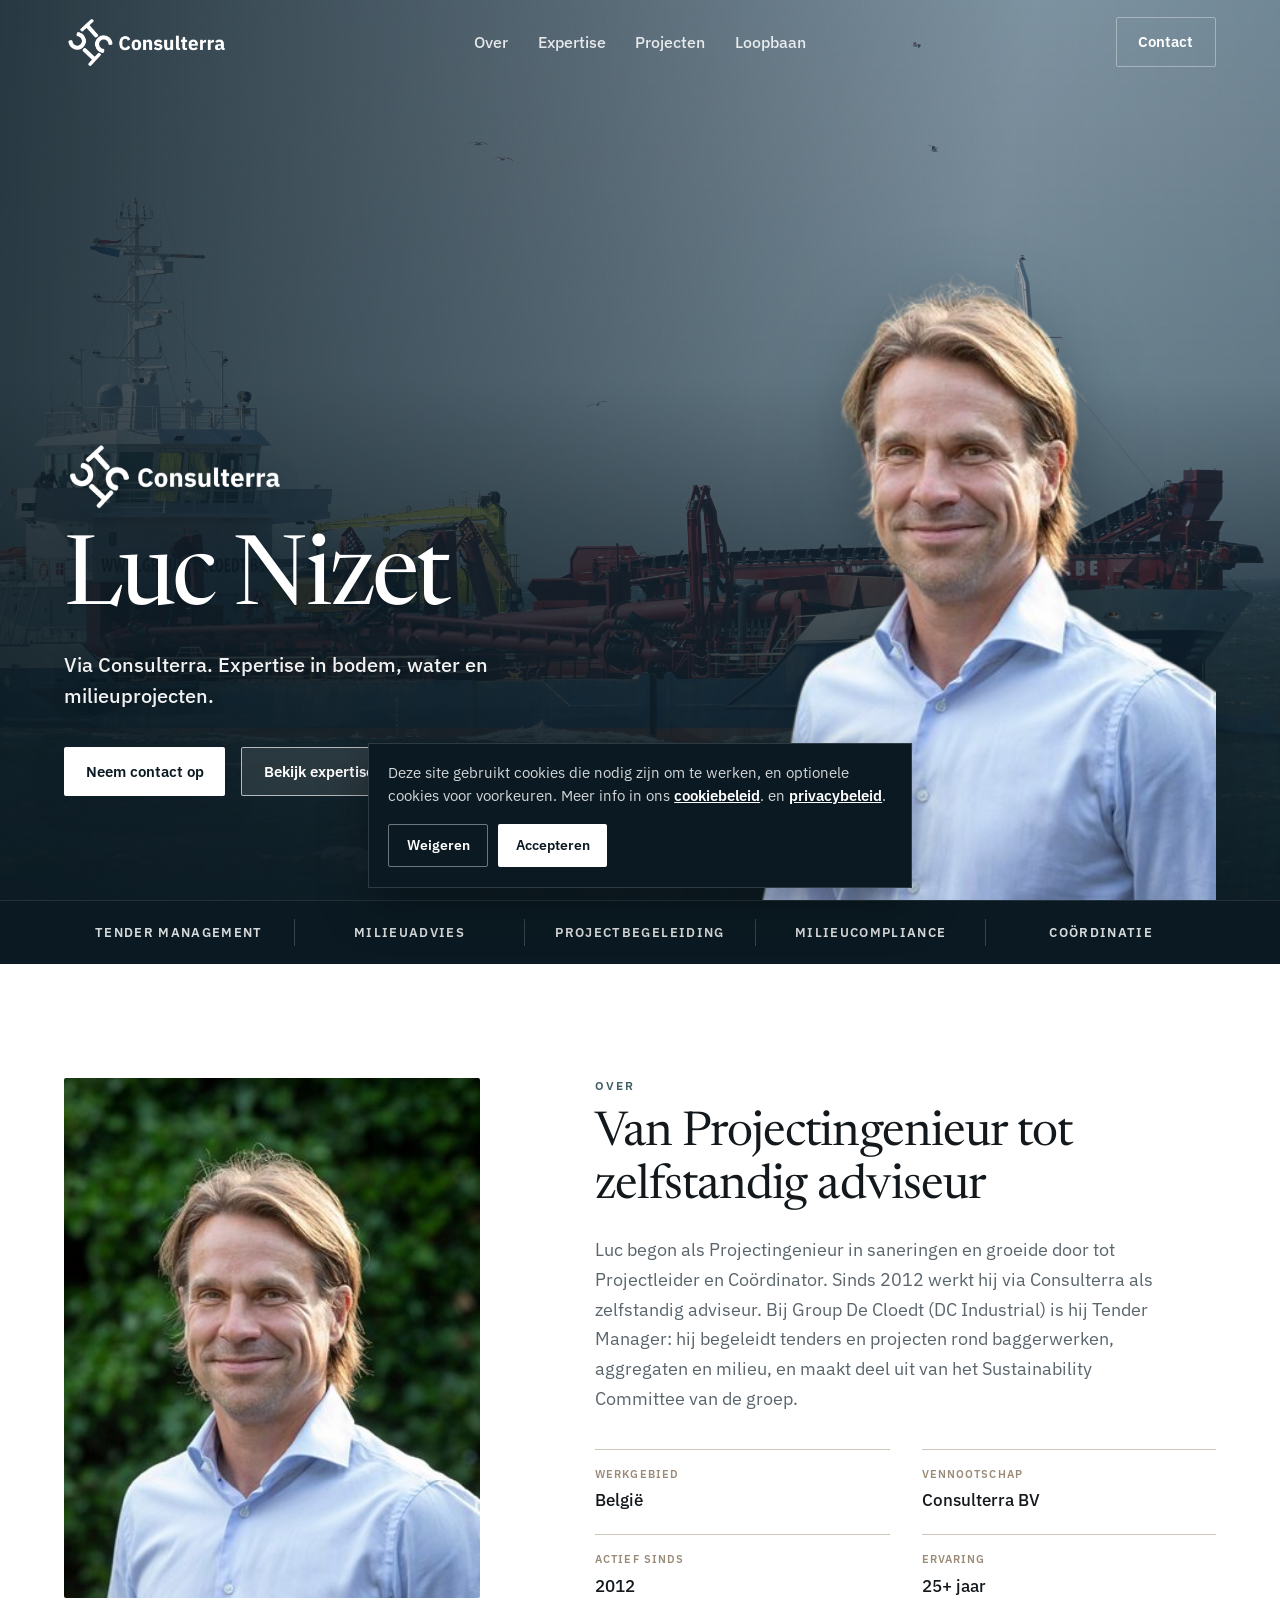
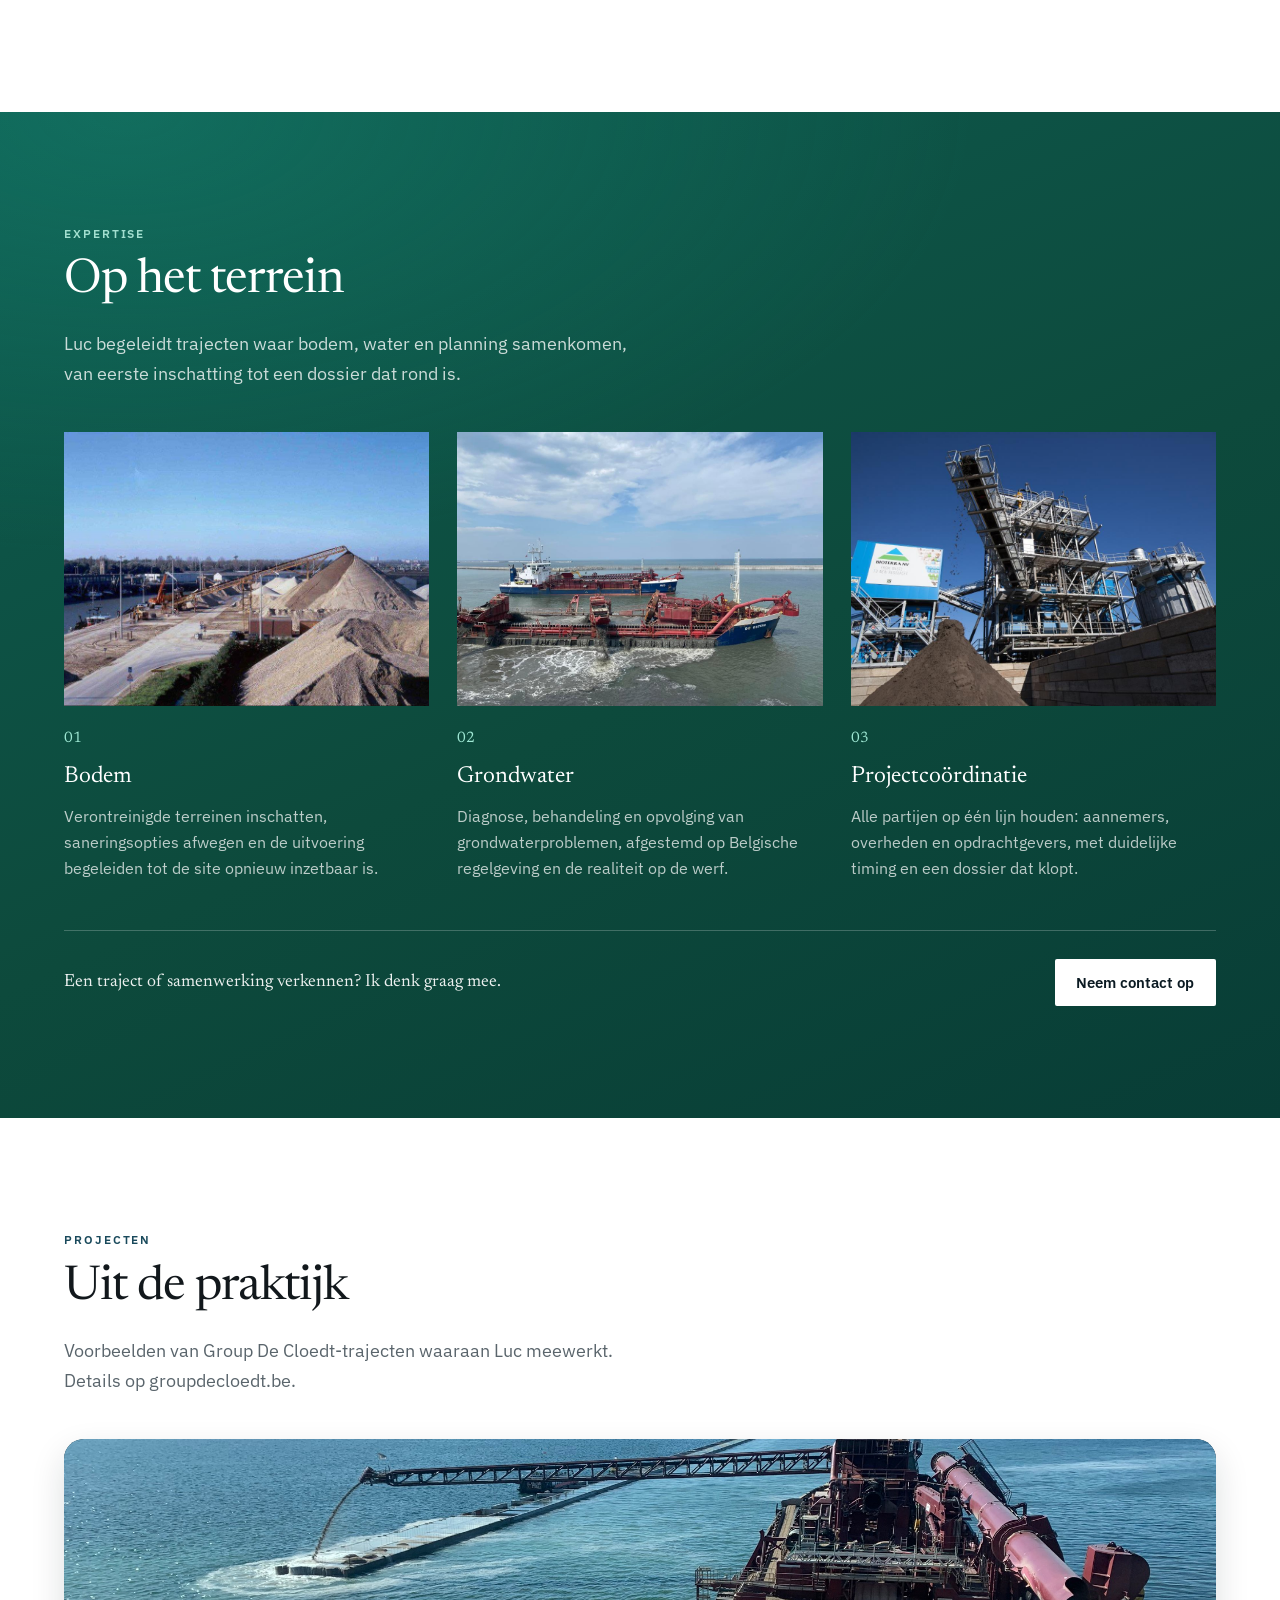
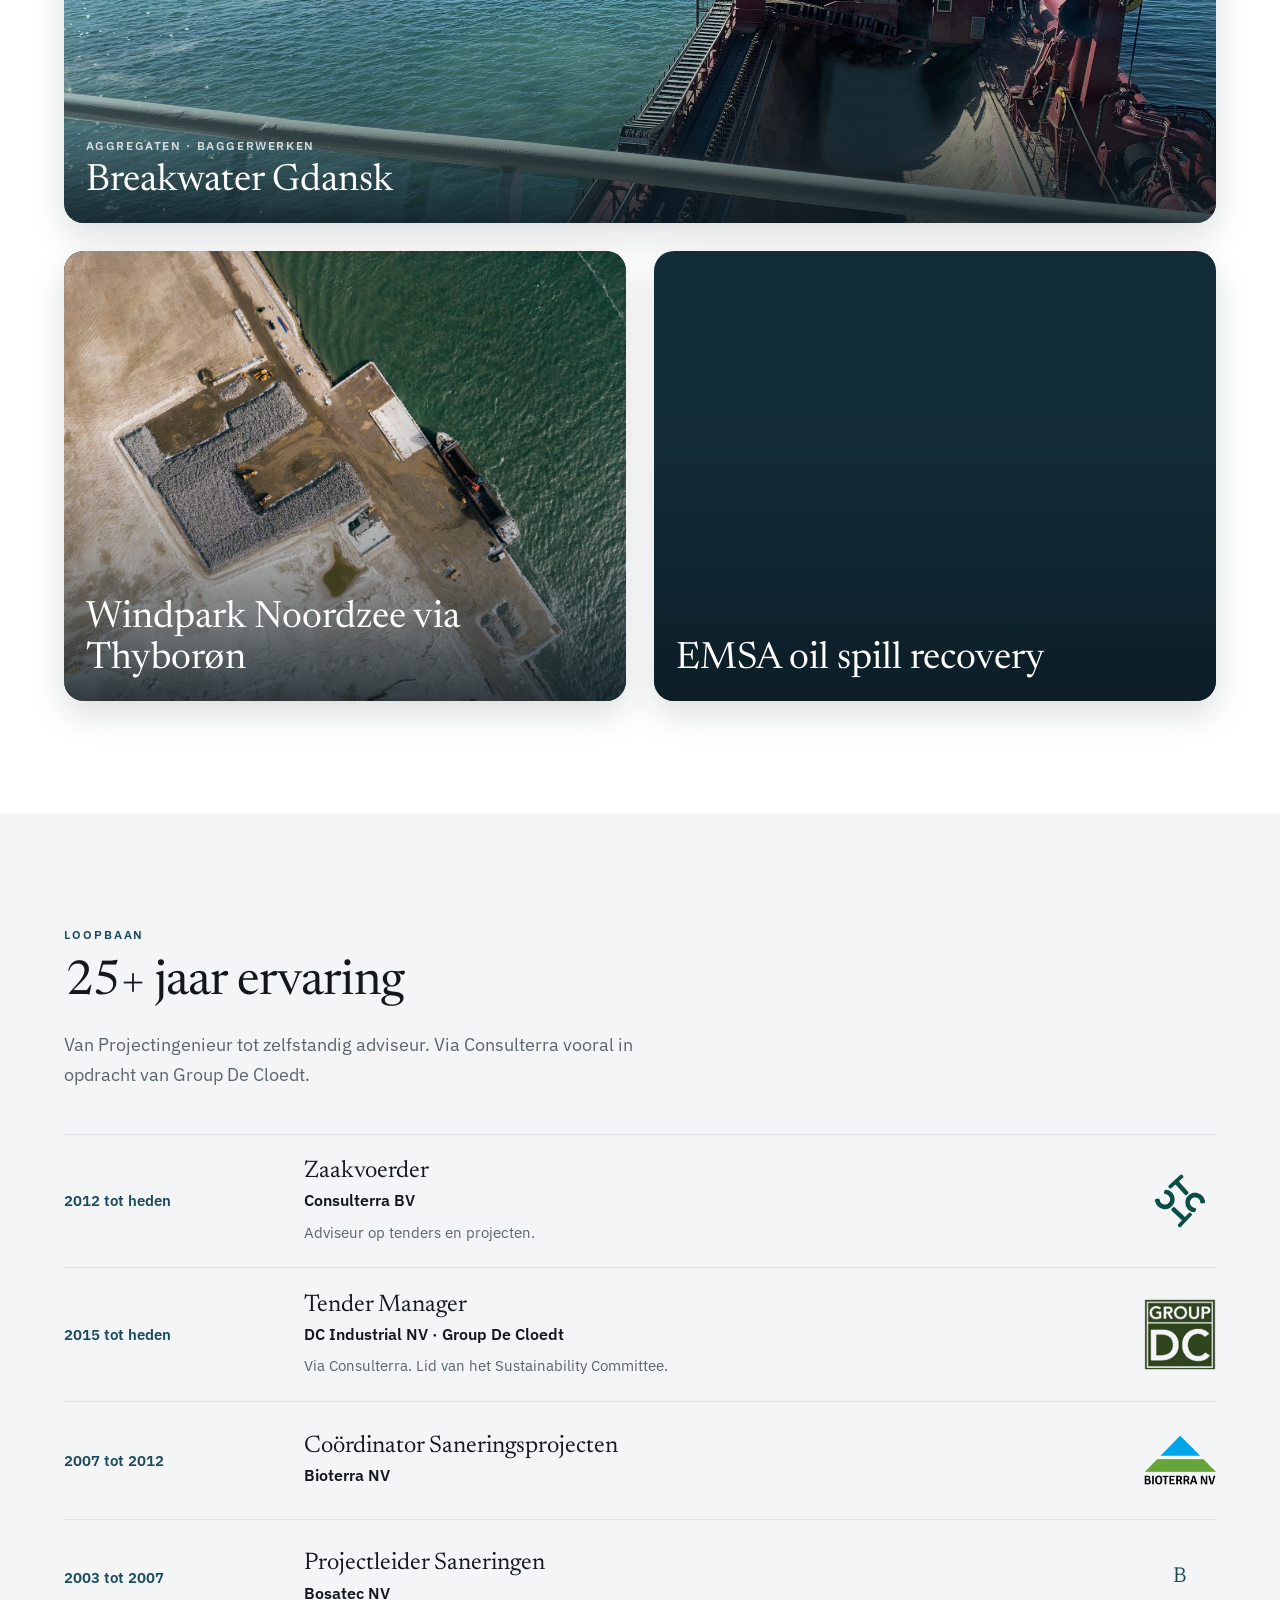
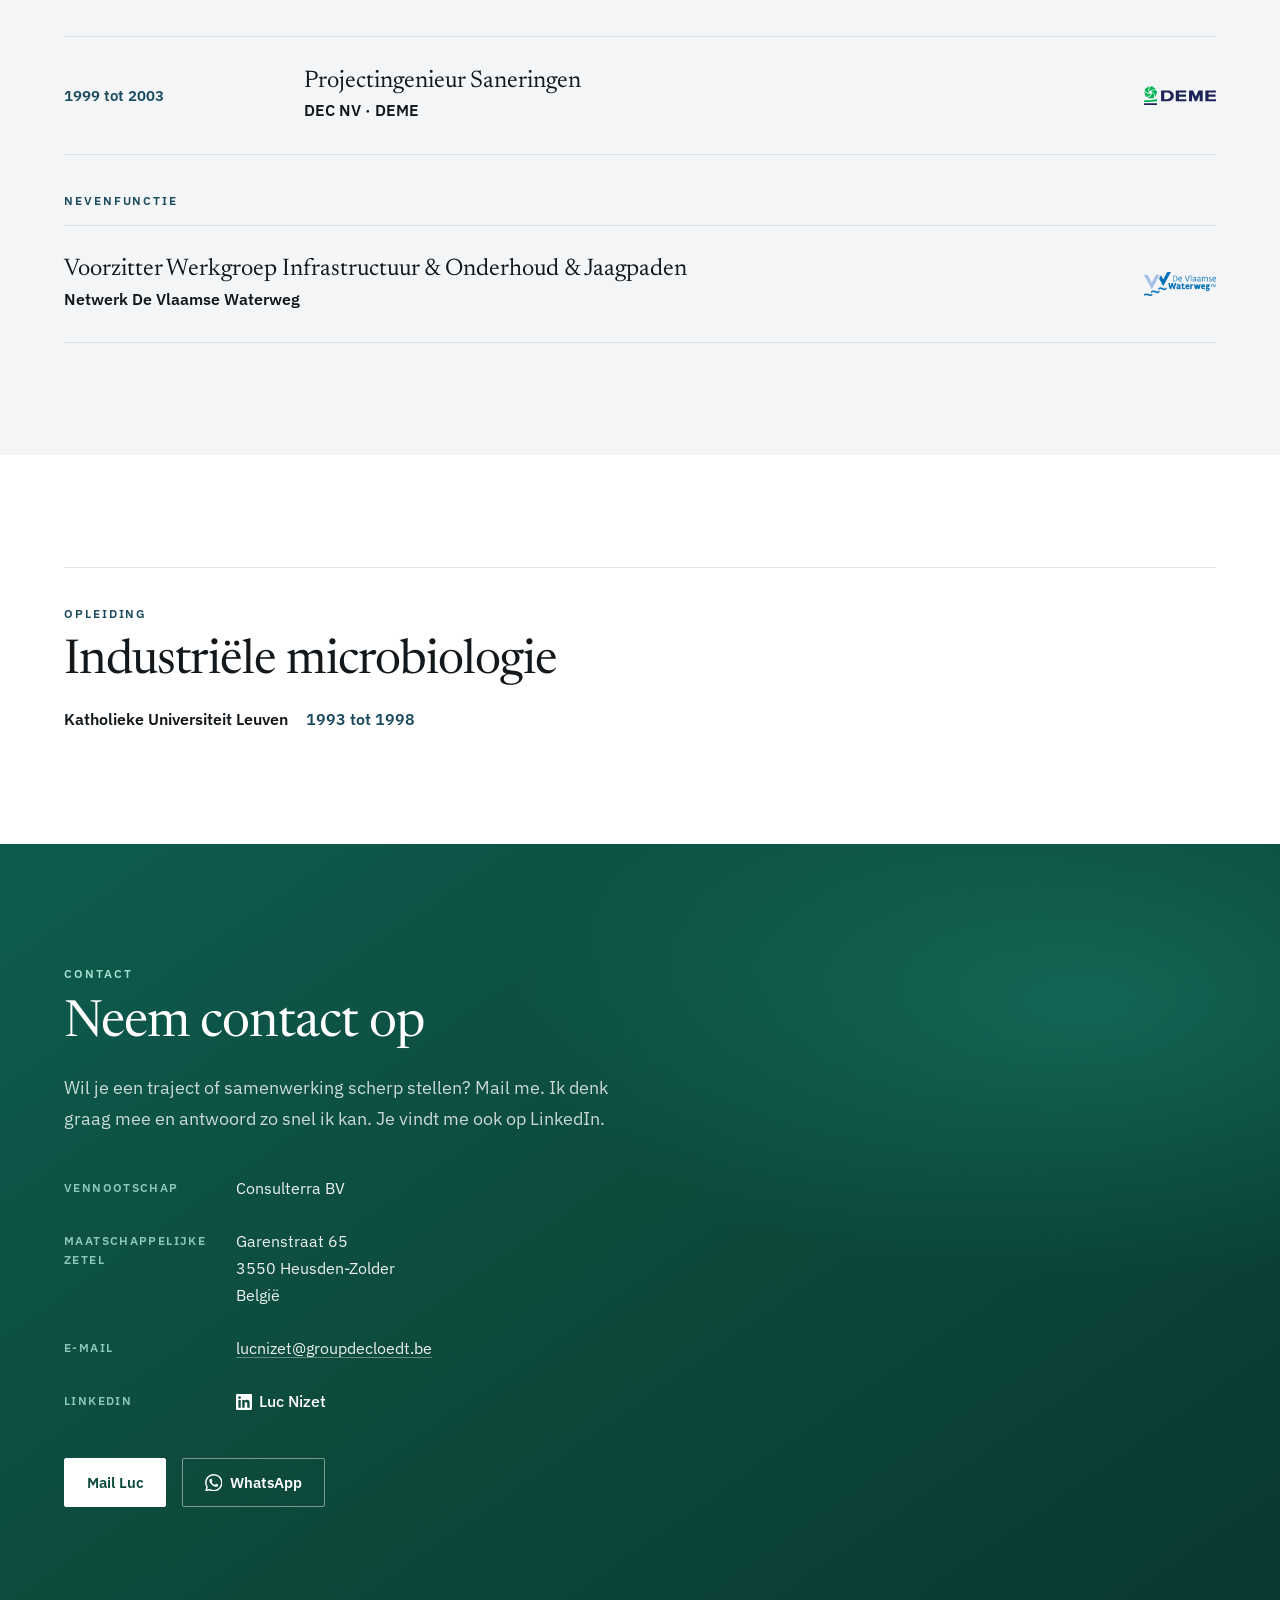
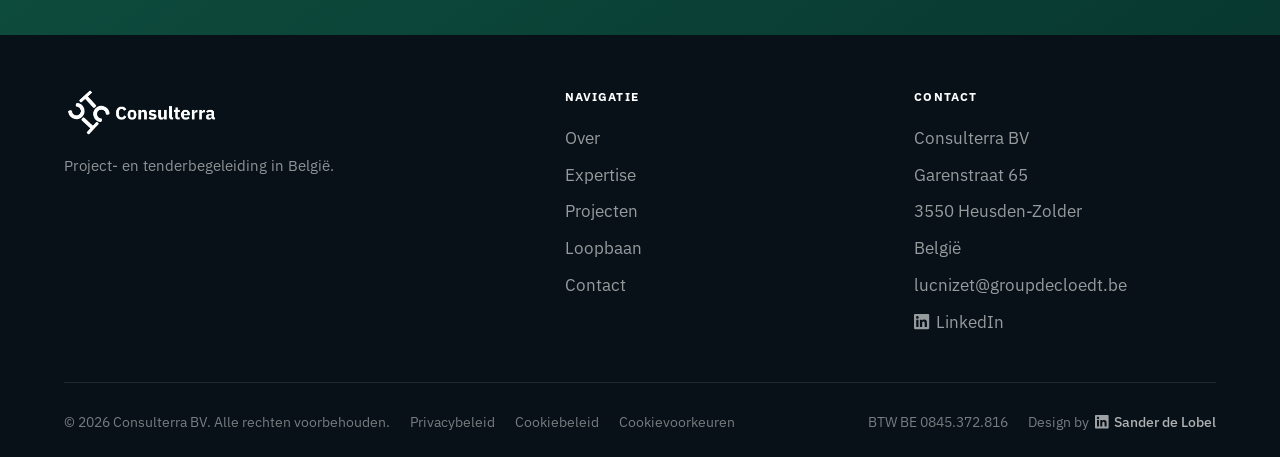
==== index.html @ 8d448aed "Restructure the portfolio so career, education, and projects read more clearly. Organise images into" ====
<!DOCTYPE html>
<html lang="nl">
  <head>
    <meta charset="UTF-8" />
    <meta
      name="viewport"
      content="width=device-width, initial-scale=1.0, viewport-fit=cover"
    />
    <meta
      name="description"
      content="Luc Nizet werkt via Consulterra. Expertise in bodem, water en milieuprojecten."
    />
    <meta name="author" content="Luc Nizet · Consulterra BV" />
    <meta name="theme-color" content="#0B1A22" />
    <meta property="og:type" content="website" />
    <meta property="og:title" content="Luc Nizet · Consulterra BV" />
    <meta
      property="og:description"
      content="Via Consulterra. Expertise in bodem, water en milieuprojecten."
    />
    <meta property="og:locale" content="nl_BE" />
    <meta property="og:image" content="images/hero/banner.jpg" />
    <meta name="twitter:card" content="summary_large_image" />
    <link rel="canonical" href="https://consulterra.be/" />
    <link rel="icon" href="favicon_io/favicon.ico" sizes="any" />
    <link
      rel="icon"
      type="image/png"
      sizes="32x32"
      href="favicon_io/favicon-32x32.png"
    />
    <link
      rel="icon"
      type="image/png"
      sizes="16x16"
      href="favicon_io/favicon-16x16.png"
    />
    <link rel="apple-touch-icon" href="favicon_io/apple-touch-icon.png" />
    <link rel="manifest" href="favicon_io/site.webmanifest" />
    <link rel="preconnect" href="https://fonts.googleapis.com" />
    <link rel="preconnect" href="https://fonts.gstatic.com" crossorigin />
    <link
      href="https://fonts.googleapis.com/css2?family=IBM+Plex+Sans:wght@400;500;600;700&family=Newsreader:opsz,wght@6..72,400;6..72,500;6..72,600&display=swap"
      rel="stylesheet"
    />
    <title>Luc Nizet · Consulterra BV</title>
    <link rel="stylesheet" href="css/styles.css" />
    <script type="application/ld+json">
      {
        "@context": "https://schema.org",
        "@type": "Person",
        "name": "Luc Nizet",
        "jobTitle": "Adviseur",
        "worksFor": {
          "@type": "Organization",
          "name": "Consulterra BV",
          "address": {
            "@type": "PostalAddress",
            "streetAddress": "Garenstraat 65",
            "postalCode": "3550",
            "addressLocality": "Heusden-Zolder",
            "addressRegion": "Limburg",
            "addressCountry": "BE"
          }
        },
        "alumniOf": { "@type": "CollegeOrUniversity", "name": "KU Leuven" },
        "image": "images/portraits/LucNizet.jpg",
        "email": "lucnizet@groupdecloedt.be",
        "url": "https://www.linkedin.com/in/luc-nizet-83135ba/",
        "sameAs": ["https://www.linkedin.com/in/luc-nizet-83135ba/"],
        "knowsAbout": ["Groundwater", "Soil", "Bodemsanering", "Grondwatersanering"]
      }
    </script>
  </head>
  <body>
    <button type="button" class="skip-link" data-scroll="main">Ga naar inhoud</button>

    <header class="site-header">
      <div class="header-inner">
        <button type="button" class="brand" data-scroll="top" aria-label="Consulterra, naar boven">
          <img
            class="brand-logo"
            src="images/brand/consulterralogo.png"
            alt=""
            width="160"
            height="40"
            decoding="async"
          />
        </button>

        <nav class="nav" id="site-nav" aria-label="Hoofdnavigatie">
          <ul class="nav-list">
            <li><button type="button" data-scroll="over">Over</button></li>
            <li><button type="button" data-scroll="expertise">Expertise</button></li>
            <li><button type="button" data-scroll="projecten">Projecten</button></li>
            <li><button type="button" data-scroll="loopbaan">Loopbaan</button></li>
            <li class="nav-item-contact">
              <button type="button" data-scroll="contact">Contact</button>
            </li>
          </ul>
        </nav>

        <div class="header-actions">
          <button type="button" class="btn btn-nav" data-scroll="contact">Contact</button>
          <button
            class="nav-toggle"
            type="button"
            aria-expanded="false"
            aria-controls="site-nav"
            aria-label="Menu openen"
          >
            <span></span>
            <span></span>
          </button>
        </div>
      </div>
    </header>

    <main id="main">
      <!-- Full-bleed banner hero -->
      <section class="hero" id="top" aria-labelledby="hero-heading">
        <div class="hero-media" aria-hidden="true">
          <img
            src="images/hero/banner.jpg"
            alt=""
            width="2400"
            height="1350"
            fetchpriority="high"
            decoding="async"
          />
          <div class="hero-veil"></div>
        </div>

        <figure class="hero-portrait reveal">
          <img
            src="images/portraits/LucNizet-Photoroom.png"
            alt="Luc Nizet"
            width="340"
            height="500"
            decoding="async"
          />
        </figure>

        <div class="hero-content">
          <img
            class="hero-brand-logo reveal"
            src="images/brand/consulterralogo.png"
            alt="Consulterra BV"
            width="200"
            height="50"
            decoding="async"
          />
          <h1 id="hero-heading" class="hero-title reveal">Luc Nizet</h1>
          <p class="hero-lead reveal">
            Via Consulterra. Expertise in bodem, water en milieuprojecten.
          </p>
          <div class="hero-actions reveal">
            <button type="button" class="btn btn-light" data-scroll="contact">
              Neem contact op
            </button>
            <button type="button" class="btn btn-ghost" data-scroll="expertise">
              Bekijk expertise
            </button>
          </div>
        </div>
      </section>

      <!-- Focus strip: desktop kolommen · mobile marquee -->
      <section class="intro-strip" aria-label="Expertise in het kort">
        <div class="container">
          <ul class="intro-strip-list" data-intro-carousel>
            <li>Tender management</li>
            <li>Milieuadvies</li>
            <li>Projectbegeleiding</li>
            <li>Milieucompliance</li>
            <li>Coördinatie</li>
          </ul>
        </div>
      </section>

      <!-- Over + profielfoto -->
      <section class="section section-about" id="over" aria-labelledby="about-heading">
        <div class="container about-layout">
          <figure class="about-portrait reveal">
            <img
              src="images/portraits/LucNizet.jpg"
              alt="Profielfoto van Luc Nizet"
              width="680"
              height="1000"
              loading="lazy"
              decoding="async"
            />
          </figure>

          <div class="about-copy">
            <p class="eyebrow reveal">Over</p>
            <h2 id="about-heading" class="reveal">Van Projectingenieur tot zelfstandig adviseur</h2>
            <p class="lede reveal">
              Luc begon als Projectingenieur in saneringen en groeide door tot
              Projectleider en Coördinator. Sinds 2012 werkt hij via Consulterra
              als zelfstandig adviseur. Bij Group De Cloedt (DC Industrial) is hij
              Tender Manager: hij begeleidt tenders en projecten rond baggerwerken,
              aggregaten en milieu, en maakt deel uit van het Sustainability
              Committee van de groep.
            </p>

            <dl class="facts reveal">
              <div>
                <dt>Werkgebied</dt>
                <dd>België</dd>
              </div>
              <div>
                <dt>Vennootschap</dt>
                <dd>Consulterra BV</dd>
              </div>
              <div>
                <dt>Actief sinds</dt>
                <dd>2012</dd>
              </div>
              <div>
                <dt>Ervaring</dt>
                <dd>25+ jaar</dd>
              </div>
            </dl>
          </div>
        </div>
      </section>

      <!-- Expertise met visuele panelen -->
      <section class="section section-expertise" id="expertise" aria-labelledby="expertise-heading">
        <div class="container">
          <div class="section-head reveal">
            <p class="eyebrow">Expertise</p>
            <h2 id="expertise-heading">Op het terrein</h2>
            <p class="section-lead">
              Luc begeleidt trajecten waar bodem, water en planning samenkomen,
              van eerste inschatting tot een dossier dat rond is.
            </p>
          </div>

          <div class="expertise-grid">
            <article class="expertise-panel reveal">
              <figure class="media-ph media-ph-soil media-photo">
                <img
                  src="images/stock/aggregates.jpg"
                  alt="Aggregaten en grondwerken op een industrieterrein"
                  width="800"
                  height="576"
                  loading="lazy"
                  decoding="async"
                />
              </figure>
              <div class="expertise-panel-body">
                <span class="expertise-num">01</span>
                <h3>Bodem</h3>
                <p>
                  Verontreinigde terreinen inschatten, saneringsopties afwegen en
                  de uitvoering begeleiden tot de site opnieuw inzetbaar is.
                </p>
              </div>
            </article>

            <article class="expertise-panel reveal">
              <figure class="media-ph media-ph-water media-photo">
                <img
                  src="images/stock/dredging.jpg"
                  alt="Baggerschepen bij waterwerken"
                  width="1120"
                  height="840"
                  loading="lazy"
                  decoding="async"
                />
              </figure>
              <div class="expertise-panel-body">
                <span class="expertise-num">02</span>
                <h3>Grondwater</h3>
                <p>
                  Diagnose, behandeling en opvolging van grondwaterproblemen,
                  afgestemd op Belgische regelgeving en de realiteit op de werf.
                </p>
              </div>
            </article>

            <article class="expertise-panel reveal">
              <figure class="media-ph media-ph-coord media-photo">
                <img
                  src="images/stock/bioterra-plant.jpg"
                  alt="Industriële installatie voor bodem- en afvalverwerking"
                  width="1120"
                  height="746"
                  loading="lazy"
                  decoding="async"
                />
              </figure>
              <div class="expertise-panel-body">
                <span class="expertise-num">03</span>
                <h3>Projectcoördinatie</h3>
                <p>
                  Alle partijen op één lijn houden: aannemers, overheden en
                  opdrachtgevers, met duidelijke timing en een dossier dat klopt.
                </p>
              </div>
            </article>
          </div>

          <div class="cta-band cta-band--on-field reveal">
            <p class="cta-band-text">
              Een traject of samenwerking verkennen? Ik denk graag mee.
            </p>
            <button type="button" class="btn btn-light" data-scroll="contact">
              Neem contact op
            </button>
          </div>
        </div>
      </section>

      <!-- Projecten -->
      <section class="section section-projects" id="projecten" aria-labelledby="projects-heading">
        <div class="container">
          <div class="section-head reveal">
            <p class="eyebrow">Projecten</p>
            <h2 id="projects-heading">Uit de praktijk</h2>
            <p class="section-lead">
              Voorbeelden van Group De Cloedt-trajecten waaraan Luc meewerkt.
              Details op groupdecloedt.be.
            </p>
          </div>

          <div class="projects-stack">
            <article class="project-slide project-slide--feature reveal">
              <button type="button" class="project-shot" data-project-shot aria-labelledby="project-gdansk">
                <img
                  src="images/stock/project-gdansk.jpg"
                  alt=""
                  width="2016"
                  height="1512"
                  loading="lazy"
                  decoding="async"
                />
              </button>
              <div class="project-shot-shade" aria-hidden="true"></div>
              <div class="project-shot-copy">
                <p class="project-shot-kicker">Aggregaten · Baggerwerken</p>
                <h3 id="project-gdansk" class="project-shot-title">Breakwater Gdansk</h3>
              </div>
              <p class="project-detail" hidden>
                Levering en plaatsing van 650.000 m³ zand-grindmengsel als
                fundering voor de nieuwe beschermende breakwater in de
                Noordelijke Haven. Juli 2019 tot maart 2021, met DC Orisant
                en Rio.
              </p>
            </article>

            <article class="project-slide reveal">
              <button type="button" class="project-shot" data-project-shot aria-labelledby="project-thyboron">
                <img
                  src="images/stock/limfjordskaj.jpg"
                  alt=""
                  width="3038"
                  height="2279"
                  loading="lazy"
                  decoding="async"
                />
              </button>
              <div class="project-shot-shade" aria-hidden="true"></div>
              <div class="project-shot-copy">
                <h3 id="project-thyboron" class="project-shot-title">Windpark Noordzee via Thyborøn</h3>
              </div>
              <p class="project-detail" hidden>Aggregaten · ca. 68.000 ton armour stone · 2023</p>
            </article>

            <article class="project-slide reveal">
              <button type="button" class="project-shot" data-project-shot aria-labelledby="project-emsa">
                <img
                  src="images/stock/emsa.jpg"
                  alt=""
                  width="4424"
                  height="2489"
                  loading="lazy"
                  decoding="async"
                />
              </button>
              <div class="project-shot-shade" aria-hidden="true"></div>
              <div class="project-shot-copy">
                <h3 id="project-emsa" class="project-shot-title">EMSA oil spill recovery</h3>
              </div>
              <p class="project-detail" hidden>Milieu · standby olierampbestrijding Noordzee · sinds 2008</p>
            </article>
          </div>
        </div>
      </section>

      <!-- Loopbaan -->
      <section class="section section-career" id="loopbaan" aria-labelledby="career-heading">
        <div class="container">
          <div class="section-head reveal">
            <p class="eyebrow">Loopbaan</p>
            <h2 id="career-heading" aria-label="25+ jaar ervaring">
              <span class="count-up" data-count="25">0</span>+ jaar ervaring
            </h2>
            <p class="section-lead">
              Van Projectingenieur tot zelfstandig adviseur. Via Consulterra
              vooral in opdracht van Group De Cloedt.
            </p>
          </div>

          <ol class="career-list">
            <li class="career-row reveal">
              <time datetime="2012">2012 tot heden</time>
              <div class="career-copy">
                <h3>Zaakvoerder</h3>
                <p class="org">Consulterra BV</p>
                <p class="career-note">Adviseur op tenders en projecten.</p>
              </div>
              <span class="career-logo-box">
                <img class="career-logo" src="favicon_io/android-chrome-512x512.png" alt="" width="80" height="80" loading="lazy" />
              </span>
            </li>

            <li class="career-row reveal">
              <time datetime="2015">2015 tot heden</time>
              <div class="career-copy">
                <h3>Tender Manager</h3>
                <p class="org">DC Industrial NV · Group De Cloedt</p>
                <p class="career-note">Via Consulterra. Lid van het Sustainability Committee.</p>
              </div>
              <span class="career-logo-box">
                <img class="career-logo" src="images/logos/groupdecloedt.png" alt="" width="80" height="80" loading="lazy" />
              </span>
            </li>

            <li class="career-row reveal">
              <time datetime="2007">2007 tot 2012</time>
              <div class="career-copy">
                <h3>Coördinator Saneringsprojecten</h3>
                <p class="org">Bioterra NV</p>
              </div>
              <span class="career-logo-box">
                <img class="career-logo" src="images/logos/bioterra.png" alt="" width="80" height="80" loading="lazy" />
              </span>
            </li>

            <li class="career-row reveal">
              <time datetime="2003">2003 tot 2007</time>
              <div class="career-copy">
                <h3>Projectleider Saneringen</h3>
                <p class="org">Bosatec NV</p>
              </div>
              <span class="career-logo-box" aria-hidden="true"><span class="career-mark">B</span></span>
            </li>

            <li class="career-row reveal">
              <time datetime="1999">1999 tot 2003</time>
              <div class="career-copy">
                <h3>Projectingenieur Saneringen</h3>
                <p class="org">DEC NV · DEME</p>
              </div>
              <span class="career-logo-box">
                <img class="career-logo" src="images/logos/deme.svg" alt="" width="120" height="32" loading="lazy" />
              </span>
            </li>
          </ol>

          <aside class="career-aside reveal" aria-labelledby="engagement-heading">
            <p class="eyebrow">Nevenfunctie</p>
            <div class="career-row career-row--aside">
              <div class="career-copy">
                <h3 id="engagement-heading">Voorzitter Werkgroep Infrastructuur &amp; Onderhoud &amp; Jaagpaden</h3>
                <p class="org">Netwerk De Vlaamse Waterweg</p>
              </div>
              <span class="career-logo-box">
                <img class="career-logo" src="images/logos/devlaamsewaterweg.png" alt="" width="240" height="80" loading="lazy" />
              </span>
            </div>
          </aside>
        </div>
      </section>

      <!-- Opleiding -->
      <section class="section section-edu" id="opleiding" aria-labelledby="edu-heading">
        <div class="container">
          <div class="edu-layout reveal">
            <div class="edu-copy">
              <p class="eyebrow">Opleiding</p>
              <h2 id="edu-heading">Industriële microbiologie</h2>
              <p class="edu-meta">
                <span>Katholieke Universiteit Leuven</span>
                <time datetime="1993">1993 tot 1998</time>
              </p>
            </div>
            <img
              class="edu-mark"
              src="images/logos/kuleuven.svg.webp"
              alt="KU Leuven"
              width="640"
              height="160"
              loading="lazy"
              decoding="async"
            />
          </div>
        </div>
      </section>

      <!-- Contact -->
      <section class="section section-contact" id="contact" aria-labelledby="contact-heading">
        <div class="container">
          <div class="contact-main reveal">
              <div class="contact-intro">
                <p class="eyebrow light">Contact</p>
                <h2 id="contact-heading">Neem contact op</h2>
                <p class="contact-lead">
                  Wil je een traject of samenwerking scherp stellen? Mail me.
                  Ik denk graag mee en antwoord zo snel ik kan. Je vindt me ook
                  op LinkedIn.
                </p>
              </div>

              <dl class="contact-details">
                <div class="contact-row">
                  <dt>Vennootschap</dt>
                  <dd>Consulterra BV</dd>
                </div>
                <div class="contact-row">
                  <dt>Maatschappelijke zetel</dt>
                  <dd>
                    Garenstraat 65<br />
                    3550 Heusden-Zolder<br />
                    België
                  </dd>
                </div>
                <div class="contact-row">
                  <dt>E-mail</dt>
                  <dd>
                    <a class="contact-mail" href="mailto:lucnizet@groupdecloedt.be"
                      >lucnizet@groupdecloedt.be</a
                    >
                  </dd>
                </div>
                <div class="contact-row">
                  <dt>LinkedIn</dt>
                  <dd>
                    <a
                      class="link-linkedin"
                      href="https://www.linkedin.com/in/luc-nizet-83135ba/"
                      target="_blank"
                      rel="noopener noreferrer"
                    >
                      <svg class="icon-linkedin" xmlns="http://www.w3.org/2000/svg" viewBox="0 0 24 24" width="24" height="24" aria-hidden="true" focusable="false">
                        <path
                          fill="currentColor"
                          d="M20.447 20.452h-3.554v-5.569c0-1.328-.027-3.037-1.852-3.037-1.853 0-2.136 1.445-2.136 2.939v5.667H9.351V9h3.414v1.561h.046c.477-.9 1.637-1.85 3.37-1.85 3.601 0 4.267 2.37 4.267 5.455v6.286zM5.337 7.433c-1.144 0-2.063-.926-2.063-2.065 0-1.138.92-2.063 2.063-2.063 1.14 0 2.064.925 2.064 2.063 0 1.139-.925 2.065-2.064 2.065zm1.782 13.019H3.555V9h3.564v11.452zM22.225 0H1.771C.792 0 0 .774 0 1.729v20.542C0 23.227.792 24 1.771 24h20.451C23.2 24 24 23.227 24 22.271V1.729C24 .774 23.2 0 22.222 0h.003z"
                        />
                      </svg>
                      <span>Luc Nizet</span>
                    </a>
                  </dd>
                </div>
              </dl>

              <div class="contact-actions">
                <a class="btn btn-contact-primary" href="mailto:lucnizet@groupdecloedt.be">
                  Mail Luc
                </a>
                <a
                  class="btn btn-contact-ghost btn-whatsapp"
                  href="https://wa.me/32493772634"
                  target="_blank"
                  rel="noopener noreferrer"
                >
                  <svg class="icon-whatsapp" xmlns="http://www.w3.org/2000/svg" viewBox="0 0 24 24" width="20" height="20" aria-hidden="true" focusable="false">
                    <path
                      fill="currentColor"
                      d="M17.472 14.382c-.297-.149-1.758-.867-2.03-.967-.273-.099-.471-.148-.67.15-.197.297-.767.966-.94 1.164-.173.199-.347.223-.644.075-.297-.15-1.255-.463-2.39-1.475-.883-.788-1.48-1.761-1.653-2.059-.173-.297-.018-.458.13-.606.134-.133.298-.347.446-.52.149-.174.198-.298.298-.497.099-.198.05-.371-.025-.52-.075-.149-.669-1.612-.916-2.207-.242-.579-.487-.5-.669-.51-.173-.008-.371-.01-.57-.01-.198 0-.52.074-.792.372-.272.297-1.04 1.016-1.04 2.479 0 1.462 1.065 2.875 1.213 3.074.149.198 2.096 3.2 5.077 4.487.709.306 1.262.489 1.694.625.712.227 1.36.195 1.871.118.571-.085 1.758-.719 2.006-1.413.248-.694.248-1.289.173-1.413-.074-.124-.272-.198-.57-.347m-5.421 7.403h-.004a9.87 9.87 0 01-5.031-1.378l-.361-.214-3.741.982.998-3.648-.235-.374a9.86 9.86 0 01-1.51-5.26c.001-5.45 4.436-9.884 9.888-9.884 2.64 0 5.122 1.03 6.988 2.898a9.825 9.825 0 012.893 6.994c-.003 5.45-4.435 9.884-9.885 9.884m8.413-18.297A11.815 11.815 0 0012.05 0C5.495 0 .16 5.335.157 11.892c0 2.096.547 4.142 1.588 5.945L.057 24l6.305-1.654a11.882 11.882 0 005.683 1.448h.005c6.554 0 11.89-5.335 11.893-11.893a11.821 11.821 0 00-3.48-8.413z"
                    />
                  </svg>
                  <span>WhatsApp</span>
                </a>
              </div>
          </div>
        </div>
      </section>
    </main>

    <footer class="site-footer">
      <div class="container">
        <div class="footer-top">
          <div class="footer-brand">
            <img
              class="footer-logo"
              src="images/brand/consulterralogo.png"
              alt="Consulterra"
              width="200"
              height="50"
              loading="lazy"
            />
            <p class="footer-tagline">
              Project- en tenderbegeleiding in België.
            </p>
          </div>

          <div class="footer-col">
            <h4>Navigatie</h4>
            <ul>
              <li><button type="button" data-scroll="over">Over</button></li>
              <li><button type="button" data-scroll="expertise">Expertise</button></li>
              <li><button type="button" data-scroll="projecten">Projecten</button></li>
              <li><button type="button" data-scroll="loopbaan">Loopbaan</button></li>
              <li><button type="button" data-scroll="contact">Contact</button></li>
            </ul>
          </div>

          <div class="footer-col">
            <h4>Contact</h4>
            <ul>
              <li>Consulterra BV</li>
              <li>Garenstraat 65</li>
              <li>3550 Heusden-Zolder</li>
              <li>België</li>
              <li>
                <a href="mailto:lucnizet@groupdecloedt.be">lucnizet@groupdecloedt.be</a>
              </li>
              <li>
                <a
                  class="footer-linkedin"
                  href="https://www.linkedin.com/in/luc-nizet-83135ba/"
                  target="_blank"
                  rel="noopener noreferrer"
                >
                  <svg class="icon-linkedin" xmlns="http://www.w3.org/2000/svg" viewBox="0 0 24 24" width="24" height="24" aria-hidden="true" focusable="false">
                    <path
                      fill="currentColor"
                      d="M20.447 20.452h-3.554v-5.569c0-1.328-.027-3.037-1.852-3.037-1.853 0-2.136 1.445-2.136 2.939v5.667H9.351V9h3.414v1.561h.046c.477-.9 1.637-1.85 3.37-1.85 3.601 0 4.267 2.37 4.267 5.455v6.286zM5.337 7.433c-1.144 0-2.063-.926-2.063-2.065 0-1.138.92-2.063 2.063-2.063 1.14 0 2.064.925 2.064 2.063 0 1.139-.925 2.065-2.064 2.065zm1.782 13.019H3.555V9h3.564v11.452zM22.225 0H1.771C.792 0 0 .774 0 1.729v20.542C0 23.227.792 24 1.771 24h20.451C23.2 24 24 23.227 24 22.271V1.729C24 .774 23.2 0 22.222 0h.003z"
                    />
                  </svg>
                  <span>LinkedIn</span>
                </a>
              </li>
            </ul>
          </div>
        </div>

        <div class="footer-bottom">
          <div class="footer-legal">
            <span>© <span data-year>2026</span> Consulterra BV. Alle rechten voorbehouden.</span>
            <a href="privacy-policy.html">Privacybeleid</a>
            <a href="cookie-policy.html">Cookiebeleid</a>
            <button type="button" class="footer-link-btn" data-cookie-settings>
              Cookievoorkeuren
            </button>
          </div>
          <div class="footer-meta">
            <span>BTW BE 0845.372.816</span>
            <span class="design-by">
              Design by
              <a
                href="https://www.linkedin.com/in/sanderdelobel/"
                target="_blank"
                rel="noopener noreferrer"
              >
                <svg class="icon-linkedin" xmlns="http://www.w3.org/2000/svg" viewBox="0 0 24 24" width="24" height="24" aria-hidden="true" focusable="false">
                  <path
                    fill="currentColor"
                    d="M20.447 20.452h-3.554v-5.569c0-1.328-.027-3.037-1.852-3.037-1.853 0-2.136 1.445-2.136 2.939v5.667H9.351V9h3.414v1.561h.046c.477-.9 1.637-1.85 3.37-1.85 3.601 0 4.267 2.37 4.267 5.455v6.286zM5.337 7.433c-1.144 0-2.063-.926-2.063-2.065 0-1.138.92-2.063 2.063-2.063 1.14 0 2.064.925 2.064 2.063 0 1.139-.925 2.065-2.064 2.065zm1.782 13.019H3.555V9h3.564v11.452zM22.225 0H1.771C.792 0 0 .774 0 1.729v20.542C0 23.227.792 24 1.771 24h20.451C23.2 24 24 23.227 24 22.271V1.729C24 .774 23.2 0 22.222 0h.003z"
                  />
                </svg>
                Sander de Lobel
              </a>
            </span>
          </div>
        </div>
      </div>
    </footer>

    <div
      class="cookie-banner"
      id="cookie-banner"
      role="dialog"
      aria-label="Cookievoorkeuren"
      hidden
    >
      <div class="cookie-banner-inner">
        <p>
          Deze site gebruikt cookies die nodig zijn om te werken, en optionele
          cookies voor voorkeuren. Meer info in ons
          <a href="cookie-policy.html">cookiebeleid</a>.
          en
          <a href="privacy-policy.html">privacybeleid</a>.
        </p>
        <div class="cookie-actions">
          <button type="button" class="btn btn-cookie-ghost" id="cookie-reject">Weigeren</button>
          <button type="button" class="btn btn-cookie" id="cookie-accept">Accepteren</button>
        </div>
      </div>
    </div>

    <div class="project-lightbox" data-project-lightbox hidden>
      <button type="button" class="project-lightbox-backdrop" data-project-close aria-label="Sluiten"></button>
      <article class="project-card" role="dialog" aria-modal="true" aria-labelledby="project-card-title">
        <div class="project-card-hero">
          <img alt="" />
          <div class="project-card-shade" aria-hidden="true"></div>
          <div class="project-card-copy">
            <p class="project-card-kicker" data-project-kicker hidden></p>
            <h2 id="project-card-title" data-project-title></h2>
          </div>
        </div>
        <div class="project-card-body">
          <p class="project-card-detail" data-project-detail></p>
        </div>
        <button type="button" class="project-card-close" data-project-close aria-label="Sluiten">
          <svg viewBox="0 0 16 16" aria-hidden="true" width="14" height="14">
            <path d="M3.2 3.2l9.6 9.6M12.8 3.2l-9.6 9.6" fill="none" stroke="currentColor" stroke-width="1.6" stroke-linecap="round" />
          </svg>
        </button>
      </article>
    </div>

    <script src="js/script.js" defer></script>
  </body>
</html>
---- css/styles.css ----
/* Consulterra */

:root {
  --navy: #0b1a22;
  --navy-mid: #122c38;
  --ink: #12181c;
  --muted: #5a656c;
  --faint: #8b959c;
  --line: #dde3e6;
  --line-warm: #cfc6ba;
  --bg: #f3f5f6;
  --bg-warm: #eef1f2;
  --white: #ffffff;
  --accent: #1a4a5c;
  --field: #0d5c50;
  --field-deep: #0d4a3c;
  --field-glow: #1a8f7a;
  --sand: #9a8b78;

  --font-display: "Newsreader", "Georgia", serif;
  --font-body: "IBM Plex Sans", system-ui, sans-serif;

  --header-h: 5.25rem;
  --max: 72rem;
  --ease: cubic-bezier(0.22, 1, 0.36, 1);
}

*,
*::before,
*::after {
  box-sizing: border-box;
}

html {
  scroll-behavior: smooth;
  -webkit-text-size-adjust: 100%;
  text-size-adjust: 100%;
  overflow-x: hidden;
  overflow-x: clip;
  max-width: 100%;
}

@media (prefers-reduced-motion: reduce) {
  html {
    scroll-behavior: auto;
  }

  *,
  *::before,
  *::after {
    animation: none !important;
    transition: none !important;
  }

  .reveal {
    opacity: 1 !important;
    transform: none !important;
  }
}

body {
  margin: 0;
  font-family: var(--font-body);
  font-size: 1.0625rem;
  line-height: 1.65;
  color: var(--ink);
  background: var(--bg);
  overflow-x: hidden;
  overflow-x: clip;
  max-width: 100%;
  position: relative;
}

img,
svg,
video {
  max-width: 100%;
  height: auto;
  display: block;
}

/* Rem op eenvoudig kopiëren/slepen (geen absolute bescherming) */
img {
  -webkit-user-drag: none;
  user-select: none;
  -webkit-touch-callout: none;
  pointer-events: auto;
}

button {
  font: inherit;
  color: inherit;
  background: none;
  border: 0;
  cursor: pointer;
  padding: 0;
}

:focus-visible {
  outline: 2px solid var(--accent);
  outline-offset: 3px;
}

.skip-link {
  position: absolute;
  left: 1rem;
  top: -5rem;
  z-index: 300;
  padding: 0.65rem 1rem;
  background: var(--white);
  color: var(--navy);
  font-weight: 600;
}

.skip-link:focus {
  top: 1rem;
}

main {
  overflow-x: hidden;
  overflow-x: clip;
  max-width: 100%;
}

.section,
.container,
.header-inner,
.footer-top,
.footer-bottom,
.footer-legal {
  max-width: 100%;
}

.container {
  width: min(100% - 1.5rem, var(--max));
  margin-inline: auto;
  min-width: 0;
}

@media (min-width: 768px) {
  .container {
    width: min(100% - 4rem, var(--max));
  }
}

/* ——— Header ——— */

.site-header {
  position: fixed;
  inset: 0 0 auto;
  z-index: 100;
  height: var(--header-h);
  color: var(--white);
  transition: color 0.35s var(--ease);
}

/* Achtergrond op pseudo — NIET op header zelf.
   backdrop-filter op de header zou fixed .nav inkapselen in 4.25rem. */
.site-header::before {
  content: "";
  position: absolute;
  inset: 0;
  z-index: 0;
  background: transparent;
  transition: background 0.35s var(--ease), box-shadow 0.35s var(--ease);
  pointer-events: none;
}

.site-header.is-scrolled::before,
.site-header.is-open::before {
  background: color-mix(in srgb, var(--bg) 96%, transparent);
  box-shadow: 0 1px 0 var(--line);
}

.site-header.is-scrolled,
.site-header.is-open {
  color: var(--ink);
}

.header-inner {
  position: relative;
  z-index: 2;
  height: 100%;
  width: min(100% - 1.25rem, var(--max));
  margin-inline: auto;
  display: flex;
  align-items: center;
  justify-content: space-between;
  gap: 0.65rem;
  min-width: 0;
}

@media (min-width: 768px) {
  .header-inner {
    width: min(100% - 4rem, var(--max));
    gap: 1rem;
  }
}

@media (min-width: 960px) {
  .header-inner {
    display: grid;
    grid-template-columns: minmax(0, 1fr) auto minmax(0, 1fr);
    align-items: center;
    gap: 1.25rem;
  }

  .brand {
    justify-self: start;
    max-width: 100%;
  }

  .brand-logo {
    max-width: min(17rem, 100%);
  }

  .header-actions {
    justify-self: end;
  }
}

.brand {
  display: inline-flex;
  align-items: center;
  position: relative;
  z-index: 3;
  padding: 0;
  text-decoration: none;
  color: inherit;
  line-height: 0;
  min-width: 0;
  flex: 0 1 auto;
}

.brand-logo {
  display: block;
  height: clamp(2.35rem, 6.5vw, 3.25rem);
  width: auto;
  max-width: min(15rem, 52vw);
  object-fit: contain;
  filter: brightness(0) invert(1);
  transition: filter 0.35s var(--ease);
}

.site-header.is-scrolled .brand-logo,
.site-header.is-open .brand-logo {
  filter: none;
}

@media (min-width: 768px) {
  .brand-logo {
    height: 3.35rem;
    max-width: 17rem;
  }
}

.nav {
  position: fixed;
  inset: 0;
  z-index: 1;
  background: var(--bg);
  color: var(--ink);
  display: grid;
  place-items: center;
  opacity: 0;
  visibility: hidden;
  pointer-events: none;
  transition: opacity 0.3s var(--ease), visibility 0.3s;
}

.site-header.is-open .nav {
  opacity: 1;
  visibility: visible;
  pointer-events: auto;
}

.nav-list {
  list-style: none;
  margin: 0;
  padding: calc(var(--header-h) + 1rem) 1.5rem 2rem;
  display: flex;
  flex-direction: column;
  align-items: center;
  gap: 1.5rem;
}

.nav-list button {
  font-family: var(--font-display);
  font-size: 1.6rem;
}

.nav-list button:hover,
.nav-list button.is-active {
  color: var(--accent);
}

.header-actions {
  position: relative;
  z-index: 3;
  display: flex;
  align-items: center;
  gap: 0.5rem;
  flex-shrink: 0;
}

.btn-nav {
  display: inline-flex;
  align-items: center;
  min-height: 2.35rem;
  padding: 0.45rem 0.85rem;
  border: 1px solid color-mix(in srgb, currentColor 35%, transparent);
  border-radius: 4px;
  font-size: 0.82rem;
  font-weight: 600;
}

.site-header.is-scrolled .btn-nav,
.site-header.is-open .btn-nav {
  border-color: var(--ink);
}

.nav-toggle {
  width: 2.35rem;
  height: 2.35rem;
  display: inline-flex;
  flex-direction: column;
  justify-content: center;
  align-items: center;
  gap: 5px;
}

.nav-toggle span {
  display: block;
  width: 1.25rem;
  height: 1.5px;
  background: currentColor;
  transition: transform 0.3s var(--ease);
}

.site-header.is-open .nav-toggle span:first-child {
  transform: translateY(3.75px) rotate(45deg);
}

.site-header.is-open .nav-toggle span:last-child {
  transform: translateY(-3.75px) rotate(-45deg);
}

@media (min-width: 960px) {
  .nav {
    position: static;
    inset: auto;
    z-index: auto;
    background: transparent;
    color: inherit;
    display: flex;
    justify-content: center;
    opacity: 1;
    visibility: visible;
    pointer-events: auto;
  }

  .nav-list {
    flex-direction: row;
    gap: 1.85rem;
    padding: 0;
  }

  .nav-list button {
    font-family: var(--font-body);
    font-size: 1rem;
    font-weight: 500;
    opacity: 0.85;
  }

  .nav-list button:hover,
  .nav-list button.is-active {
    opacity: 1;
    color: inherit;
  }

  .btn-nav {
    display: inline-flex;
    align-items: center;
    padding: 0.5rem 1.05rem;
    font-size: 0.95rem;
  }

  .nav-toggle {
    display: none;
  }

  .nav-item-contact {
    display: none;
  }

  .site-header.is-open .nav {
    position: static;
    pointer-events: auto;
  }
}

/* ——— Hero ——— */

.hero {
  position: relative;
  min-height: 100svh;
  min-height: 100vh;
  display: grid;
  align-items: end;
  color: var(--white);
  overflow: hidden;
  background: var(--navy);
}

.hero-media {
  position: absolute;
  inset: 0;
  overflow: hidden;
}

.hero-media img {
  width: 100%;
  height: 100%;
  object-fit: cover;
  object-position: center 42%;
  transform: scale(1.03);
  animation: hero-zoom 20s var(--ease) forwards;
}

@keyframes hero-zoom {
  to {
    transform: scale(1);
  }
}

.hero-veil {
  position: absolute;
  inset: 0;
  background:
    linear-gradient(
      100deg,
      rgba(11, 26, 34, 0.78) 0%,
      rgba(11, 26, 34, 0.42) 42%,
      rgba(11, 26, 34, 0.12) 72%,
      rgba(11, 26, 34, 0.22) 100%
    ),
    linear-gradient(
      to top,
      rgba(11, 26, 34, 0.94) 0%,
      rgba(11, 26, 34, 0.72) 28%,
      rgba(11, 26, 34, 0.28) 58%,
      rgba(11, 26, 34, 0.18) 100%
    );
}

.hero-portrait {
  display: none;
}

.hero-content {
  position: relative;
  z-index: 1;
  width: min(100% - 1.5rem, var(--max));
  margin: 0 auto;
  padding: calc(var(--header-h) + 1.5rem) 0 3.5rem;
  max-width: 40rem;
  min-width: 0;
  text-shadow: 0 1px 2px rgba(11, 26, 34, 0.35);
}

/* Mobile: Apple-achtig — volle breedte + grote type, ~20px gutters */
@media (max-width: 767px) {
  .hero-content {
    width: min(100% - 2.5rem, var(--max));
    margin-inline: auto;
    padding: calc(var(--header-h) + 1.35rem) 0 3.5rem;
    max-width: none;
  }

  .hero-brand-logo {
    height: 3.5rem;
    max-width: min(18.5rem, 82vw);
    margin-bottom: 1.25rem;
  }

  .hero-title {
    font-size: clamp(3.15rem, 14vw, 4.15rem);
    letter-spacing: -0.04em;
    line-height: 0.94;
  }

  .hero-lead {
    margin-top: 1.15rem;
    max-width: 22rem;
    font-size: 1.175rem;
    line-height: 1.48;
  }

  .hero-actions {
    margin-top: 1.95rem;
    gap: 0.75rem;
  }

  .hero-actions .btn {
    min-height: 3.05rem;
    font-size: 1rem;
  }
}

@media (min-width: 768px) {
  .hero-content {
    width: min(100% - 4rem, var(--max));
    margin-left: max(2rem, calc((100% - var(--max)) / 2));
    margin-right: auto;
    padding-bottom: 5.5rem;
    max-width: 44rem;
  }

  .hero-media img {
    object-position: center 48%;
  }
}

@media (min-width: 960px) {
  .hero-portrait {
    display: block;
    position: absolute;
    z-index: 1;
    right: max(2rem, calc((100% - var(--max)) / 2));
    bottom: 0;
    height: min(82vh, 45rem);
    width: auto;
    max-width: min(30rem, 40vw);
    margin: 0;
    pointer-events: none;
    line-height: 0;
  }

  .hero-portrait img {
    display: block;
    height: 100%;
    width: auto;
    max-width: 100%;
    object-fit: contain;
    object-position: bottom right;
    margin-left: auto;
    filter: drop-shadow(0 18px 40px rgba(11, 26, 34, 0.4));
  }

  .hero-content {
    max-width: min(36rem, calc(100% - 30rem));
    padding-bottom: 5.75rem;
  }
}

@media (min-width: 1100px) {
  .hero-portrait {
    height: min(86vh, 48rem);
    max-width: min(32rem, 38vw);
  }

  .hero-content {
    max-width: min(38rem, calc(100% - 32rem));
    padding-bottom: 6.5rem;
  }
}

.hero-brand-logo {
  display: block;
  height: 3.5rem;
  width: auto;
  max-width: min(20rem, 82vw);
  margin: 0 0 1.25rem;
  object-fit: contain;
  filter: brightness(0) invert(1) drop-shadow(0 2px 10px rgba(11, 26, 34, 0.45));
}

@media (min-width: 768px) {
  .hero-brand-logo {
    height: 4.5rem;
    max-width: 24rem;
    margin-bottom: 1.5rem;
  }
}

.hero-title {
  margin: 0;
  font-family: var(--font-display);
  font-weight: 400;
  font-size: clamp(2.6rem, 12vw, 6rem);
  line-height: 0.95;
  letter-spacing: -0.03em;
  max-width: 100%;
  overflow-wrap: anywhere;
  color: var(--white);
  text-shadow:
    0 2px 24px rgba(11, 26, 34, 0.55),
    0 1px 2px rgba(11, 26, 34, 0.4);
}

.hero-lead {
  margin: 1.35rem 0 0;
  max-width: 30rem;
  font-size: clamp(1.08rem, 2.1vw, 1.28rem);
  font-weight: 500;
  line-height: 1.55;
  color: color-mix(in srgb, var(--white) 94%, transparent);
  text-shadow: 0 1px 12px rgba(11, 26, 34, 0.5);
}

.hero-actions {
  display: flex;
  flex-wrap: wrap;
  gap: 0.75rem 1rem;
  margin-top: 2.15rem;
  text-shadow: none;
}

.hero-actions .btn-light {
  box-shadow: 0 8px 28px rgba(11, 26, 34, 0.35);
}

.hero-actions .btn-ghost {
  background: color-mix(in srgb, var(--white) 10%, transparent);
  border-color: color-mix(in srgb, var(--white) 65%, transparent);
  backdrop-filter: blur(6px);
}

@media (max-width: 699px) {
  .hero-actions {
    flex-direction: column;
    align-items: stretch;
  }

  .hero-actions .btn-ghost {
    order: -1;
  }

  .hero-actions .btn {
    width: 100%;
    justify-content: center;
  }
}

.btn {
  display: inline-flex;
  align-items: center;
  justify-content: center;
  min-height: 2.9rem;
  padding: 0.7rem 1.35rem;
  border-radius: 2px;
  font-size: 0.95rem;
  font-weight: 600;
  transition: background 0.25s var(--ease), color 0.25s var(--ease),
    border-color 0.25s var(--ease), transform 0.25s var(--ease);
}

.btn:hover {
  transform: translateY(-1px);
}

.btn-light {
  background: var(--white);
  color: var(--navy);
}

.btn-light:hover {
  background: #e8eef1;
}

.btn-ghost {
  border: 1px solid color-mix(in srgb, var(--white) 45%, transparent);
  color: var(--white);
}

.btn-ghost:hover {
  border-color: var(--white);
  background: color-mix(in srgb, var(--white) 8%, transparent);
}

/* Intro strip — desktop rij · mobile marquee */

.intro-strip {
  background: var(--navy);
  color: color-mix(in srgb, var(--white) 84%, transparent);
  padding: 0.95rem 0;
  border-top: 1px solid color-mix(in srgb, var(--white) 10%, transparent);
}

.intro-strip-list {
  list-style: none;
  margin: 0;
  padding: 0;
  display: flex;
  flex-wrap: wrap;
  justify-content: center;
  align-items: center;
  gap: 0;
  text-align: center;
  font-size: clamp(0.72rem, 1.5vw, 0.85rem);
  font-weight: 600;
  letter-spacing: 0.12em;
  text-transform: uppercase;
}

.intro-strip-list li {
  min-width: 0;
  padding: 0.35rem 0.85rem;
  line-height: 1.35;
}

.intro-strip-list li:not(:last-child) {
  border-right: 1px solid color-mix(in srgb, var(--white) 18%, transparent);
}

@media (min-width: 700px) {
  .intro-strip {
    padding: 1.15rem 0;
  }

  .intro-strip-list {
    flex-wrap: nowrap;
    justify-content: space-between;
    font-size: clamp(0.72rem, 1.35vw, 0.84rem);
    letter-spacing: 0.1em;
  }

  .intro-strip-list li {
    flex: 1 1 0;
    padding: 0.25rem 0.5rem;
  }
}

/* Mobile: vloeiende continue marquee */
@media (max-width: 699px) {
  .intro-strip {
    padding: 0;
    overflow: hidden;
  }

  .intro-strip .container {
    width: 100%;
    max-width: none;
    overflow: hidden;
  }

  .intro-strip-list {
    display: flex;
    grid-template-columns: none;
    width: max-content;
    align-items: center;
    gap: 0;
    font-size: 0.82rem;
    letter-spacing: 0.16em;
    will-change: transform;
  }

  .intro-strip-list.is-marquee {
    animation: intro-marquee 32s linear infinite;
  }

  .intro-strip-list li {
    flex: 0 0 auto;
    padding: 1.05rem 1.5rem;
    border-right: 0 !important;
    white-space: nowrap;
    overflow-wrap: normal;
    hyphens: none;
  }

  .intro-strip-list li + li {
    position: relative;
  }

  .intro-strip-list li + li::before {
    content: '';
    position: absolute;
    left: 0;
    top: 50%;
    width: 3px;
    height: 3px;
    border-radius: 50%;
    background: color-mix(in srgb, var(--white) 45%, transparent);
    transform: translate(-50%, -50%);
  }
}

@keyframes intro-marquee {
  from {
    transform: translateX(0);
  }
  to {
    transform: translateX(-50%);
  }
}

@media (max-width: 699px) and (prefers-reduced-motion: reduce) {
  .intro-strip-list.is-marquee {
    animation: none;
    width: 100%;
    justify-content: center;
    flex-wrap: wrap;
  }

  .intro-strip-list.is-marquee li[aria-hidden='true'] {
    display: none;
  }
}

/* Sections */

.section {
  padding: 4.5rem 0;
}

@media (min-width: 768px) {
  .section {
    padding: 7rem 0;
  }
}

.eyebrow {
  margin: 0 0 0.75rem;
  font-size: 0.75rem;
  font-weight: 600;
  letter-spacing: 0.16em;
  text-transform: uppercase;
  color: var(--accent);
}

.eyebrow.light {
  color: color-mix(in srgb, var(--white) 60%, transparent);
}

h2 {
  margin: 0;
  font-family: var(--font-display);
  font-weight: 400;
  font-size: clamp(2rem, 4.5vw, 3rem);
  line-height: 1.12;
  letter-spacing: -0.02em;
}

.lede,
.section-lead {
  margin: 1.25rem 0 0;
  font-size: 1.125rem;
  color: var(--muted);
  max-width: 36rem;
}

.section-head {
  max-width: 38rem;
  margin-bottom: 2.75rem;
}

.count-up {
  display: inline-block;
  min-width: 2ch;
  font-variant-numeric: tabular-nums;
  text-align: right;
}

.note {
  margin: 1.5rem 0 0;
  padding-left: 1rem;
  border-left: 2px solid var(--line);
  color: var(--faint);
  font-size: 0.92rem;
  font-style: italic;
}

.note.light {
  border-left-color: color-mix(in srgb, var(--white) 25%, transparent);
  color: color-mix(in srgb, var(--white) 55%, transparent);
}

/* About */

.section-about {
  background: var(--white);
}

.section-about .eyebrow {
  color: color-mix(in srgb, var(--accent) 70%, var(--sand));
}

.about-layout {
  display: grid;
  gap: 2.5rem;
}

@media (min-width: 860px) {
  .about-layout {
    grid-template-columns: minmax(0, 0.85fr) minmax(0, 1.15fr);
    gap: 4.5rem;
    align-items: center;
  }
}

.about-portrait {
  margin: 0;
  overflow: hidden;
  background: var(--bg-warm);
  aspect-ratio: 4 / 5;
  max-width: 26rem;
  border-radius: 2px;
}

.about-portrait img {
  width: 100%;
  height: 100%;
  object-fit: cover;
  object-position: center 12%;
}

.facts {
  display: grid;
  gap: 1.15rem;
  margin: 2.25rem 0 0;
  padding: 0;
}

@media (min-width: 520px) {
  .facts {
    grid-template-columns: 1fr 1fr;
    gap: 1.25rem 2rem;
  }
}

.facts > div {
  padding-top: 0.9rem;
  border-top: 1px solid var(--line-warm);
}

.facts dt {
  font-size: 0.7rem;
  font-weight: 600;
  letter-spacing: 0.1em;
  text-transform: uppercase;
  color: var(--sand);
}

.facts dd {
  margin: 0.2rem 0 0;
  font-weight: 500;
}

/* Media placeholders */

.media-ph {
  display: grid;
  place-items: center;
  text-align: center;
  padding: 1.5rem;
  color: color-mix(in srgb, var(--white) 70%, transparent);
  font-size: 0.8rem;
  font-style: normal;
  font-weight: 500;
  letter-spacing: 0.04em;
  text-transform: uppercase;
  overflow: hidden;
  position: relative;
  border: 0;
  width: 100%;
  max-width: 100%;
  min-width: 0;
  box-sizing: border-box;
}

.media-ph span {
  position: relative;
  z-index: 1;
  max-width: 16rem;
  line-height: 1.45;
}

.media-ph::after {
  content: "";
  position: absolute;
  inset: 0;
  background-image: linear-gradient(
      color-mix(in srgb, var(--white) 6%, transparent) 1px,
      transparent 1px
    ),
    linear-gradient(
      90deg,
      color-mix(in srgb, var(--white) 6%, transparent) 1px,
      transparent 1px
    );
  background-size: 28px 28px;
  opacity: 0.5;
  pointer-events: none;
}

.media-ph-soil {
  aspect-ratio: 4 / 3;
  background: linear-gradient(155deg, #3a4a3f 0%, #1a2824 55%, #243830 100%);
}

.media-ph-water {
  aspect-ratio: 4 / 3;
  background: linear-gradient(155deg, #2c4a56 0%, #142830 55%, #1c3640 100%);
}

.media-ph-coord {
  aspect-ratio: 4 / 3;
  background: linear-gradient(155deg, #3a4550 0%, #1a242c 55%, #243440 100%);
}

.media-ph-wide {
  aspect-ratio: 16 / 9;
  min-height: 0;
  background: linear-gradient(145deg, #1e333c 0%, #0e1c24 50%, #1a3038 100%);
}

@media (min-width: 900px) {
  .media-ph-wide {
    min-height: 14rem;
  }
}

.media-ph-project {
  aspect-ratio: 5 / 4;
  background: linear-gradient(145deg, #2a3c38 0%, #121c22 100%);
}

.media-ph-project.alt {
  background: linear-gradient(145deg, #263848 0%, #101820 100%);
}

.media-photo {
  margin: 0;
  padding: 0;
  display: block;
  background: var(--navy-mid);
}

.media-photo::after {
  display: none;
}

.media-photo img {
  width: 100%;
  height: 100%;
  object-fit: cover;
  object-position: center;
  display: block;
}

/* Expertise — felle teal */

.section-expertise {
  background:
    radial-gradient(120% 80% at 10% 0%, color-mix(in srgb, var(--field-glow) 35%, transparent), transparent 55%),
    linear-gradient(155deg, var(--field) 0%, var(--field-deep) 55%, #083d36 100%);
  color: var(--white);
}

.section-expertise .eyebrow {
  color: color-mix(in srgb, #b6f0e0 88%, transparent);
}

.section-expertise h2 {
  color: var(--white);
}

.section-expertise .section-lead {
  color: color-mix(in srgb, var(--white) 78%, transparent);
}

.expertise-grid {
  display: grid;
  gap: 1.75rem;
}

@media (min-width: 640px) and (max-width: 899px) {
  .expertise-grid {
    gap: 1.5rem;
  }

  .expertise-panel {
    display: grid;
    grid-template-columns: minmax(0, 11rem) minmax(0, 1fr);
    gap: 1.25rem;
    align-items: center;
  }

  .expertise-panel .media-ph {
    aspect-ratio: 1;
  }

  .expertise-panel-body {
    padding-top: 0;
  }
}

@media (min-width: 900px) {
  .expertise-grid {
    grid-template-columns: repeat(3, 1fr);
    gap: 1.75rem;
  }
}

.expertise-panel {
  background: transparent;
  overflow: hidden;
  border: 0;
  min-width: 0;
}

.expertise-panel-body {
  padding: 1.25rem 0 0.25rem;
}

.expertise-num {
  display: block;
  font-family: var(--font-display);
  font-size: 0.95rem;
  color: #9fe8d4;
  margin-bottom: 0.4rem;
}

.expertise-panel h3 {
  margin: 0 0 0.5rem;
  font-family: var(--font-display);
  font-size: 1.45rem;
  font-weight: 400;
  color: var(--white);
}

.expertise-panel p {
  margin: 0;
  color: color-mix(in srgb, var(--white) 72%, transparent);
  font-size: 0.98rem;
}

.section-expertise .media-ph-soil {
  background: linear-gradient(155deg, #2a6b4a 0%, #143d32 55%, #1c4a3a 100%);
}

.section-expertise .media-ph-water {
  background: linear-gradient(155deg, #1f7a8c 0%, #0f3d4a 55%, #165a66 100%);
}

.section-expertise .media-ph-coord {
  background: linear-gradient(155deg, #3d7a5c 0%, #1a4034 55%, #2a5544 100%);
}

/* Soft CTA nudges */

.cta-band {
  display: flex;
  flex-wrap: wrap;
  align-items: center;
  justify-content: space-between;
  gap: 1.25rem 1.75rem;
  margin-top: 2.75rem;
  padding-top: 1.75rem;
  border-top: 1px solid color-mix(in srgb, var(--white) 22%, transparent);
}

.cta-band-text {
  margin: 0;
  max-width: 34rem;
  font-size: 1.1rem;
  line-height: 1.5;
  font-family: var(--font-display);
  font-weight: 400;
}

.cta-band--on-field {
  border-top-color: color-mix(in srgb, var(--white) 22%, transparent);
}

.cta-band--on-field .cta-band-text {
  color: color-mix(in srgb, var(--white) 92%, transparent);
}

@media (max-width: 699px) {
  .cta-band {
    flex-direction: column;
    align-items: stretch;
  }

  .cta-band .btn {
    width: 100%;
    justify-content: center;
  }
}

/* Projects */

.section-projects {
  background: var(--white);
  overflow-x: clip;
}

.projects-stack {
  display: grid;
  gap: 1.25rem;
  width: 100%;
}

.project-slide {
  position: relative;
  height: clamp(18rem, 70vw, 22rem);
  border-radius: 20px;
  overflow: hidden;
  background: var(--navy-mid);
  box-shadow: 0 14px 34px rgba(11, 26, 34, 0.14);
}

@media (min-width: 900px) {
  .projects-stack {
    grid-template-columns: 1fr 1fr;
    gap: 1.75rem;
  }

  .project-slide--feature {
    grid-column: 1 / -1;
    height: clamp(16rem, 32vw, 24rem);
  }

  .project-slide:not(.project-slide--feature) {
    height: auto;
    aspect-ratio: 5 / 4;
  }
}

.project-slide.is-covered {
  visibility: hidden;
}

.project-shot {
  position: absolute;
  inset: 0;
  z-index: 0;
  display: block;
  margin: 0;
  padding: 0;
  border: 0;
  background: none;
  cursor: pointer;
}

.project-shot img {
  width: 100%;
  height: 100%;
  object-fit: cover;
  object-position: center;
}

.project-shot:focus-visible {
  outline: none;
}

.project-slide:has(.project-shot:focus-visible) {
  outline: 2px solid var(--accent);
  outline-offset: 3px;
}

.project-shot-shade,
.project-card-shade {
  position: absolute;
  left: 0;
  right: 0;
  bottom: 0;
  z-index: 1;
  height: 62%;
  background: linear-gradient(
    to top,
    rgba(11, 26, 34, 0.82) 0%,
    rgba(11, 26, 34, 0.28) 52%,
    transparent 100%
  );
  pointer-events: none;
}

.project-shot-copy,
.project-card-copy {
  position: absolute;
  left: 0;
  right: 0;
  bottom: 0;
  z-index: 2;
  padding: 1.25rem 1.35rem 1.35rem;
  pointer-events: none;
}

.project-shot-kicker,
.project-card-kicker {
  margin: 0 0 0.35rem;
  font-size: 0.72rem;
  font-weight: 600;
  letter-spacing: 0.14em;
  text-transform: uppercase;
  color: rgba(255, 255, 255, 0.78);
}

.project-shot-title,
.project-card-copy h2 {
  margin: 0;
  max-width: 16em;
  font-family: var(--font-display);
  font-size: clamp(1.7rem, 3vw, 2.35rem);
  font-weight: 400;
  line-height: 1.08;
  color: var(--white);
}

.project-lightbox {
  position: fixed;
  inset: 0;
  z-index: 200;
}

.project-lightbox[hidden] {
  display: none;
}

.project-lightbox-backdrop {
  position: absolute;
  inset: 0;
  margin: 0;
  padding: 0;
  border: 0;
  background: rgba(11, 26, 34, 0.46);
  opacity: 0;
  transition: opacity 0.55s var(--ease);
  cursor: pointer;
}

.project-lightbox.is-open .project-lightbox-backdrop {
  opacity: 1;
}

.project-card {
  position: fixed;
  z-index: 1;
  display: flex;
  flex-direction: column;
  margin: 0;
  overflow: hidden;
  background: var(--white);
  color: var(--ink);
  border-radius: 20px;
  box-shadow: 0 14px 34px rgba(11, 26, 34, 0.14);
}

.project-lightbox.is-open .project-card {
  box-shadow: 0 28px 80px rgba(11, 26, 34, 0.34);
}

.project-card-hero {
  position: relative;
  flex: 0 0 auto;
  overflow: hidden;
  background: var(--navy-mid);
}

.project-card-hero img {
  width: 100%;
  height: 100%;
  object-fit: cover;
  object-position: center;
}

.project-card-body {
  flex: 1 1 auto;
  min-height: 0;
  overflow: auto;
  padding: 1.35rem 1.45rem 1.7rem;
  opacity: 0;
  transition: opacity 0.28s ease;
}

.project-lightbox.is-open .project-card-body {
  opacity: 1;
  transition-delay: 0.18s;
}

.project-card-detail {
  margin: 0;
  color: var(--ink);
  font-size: 1.02rem;
  line-height: 1.6;
}

.project-card-detail:empty {
  display: none;
}

.project-card-close {
  position: absolute;
  z-index: 3;
  top: 0.85rem;
  right: 0.85rem;
  display: grid;
  place-items: center;
  width: 2.15rem;
  height: 2.15rem;
  margin: 0;
  padding: 0;
  border: 0;
  border-radius: 50%;
  background: rgba(255, 255, 255, 0.94);
  color: var(--navy);
  cursor: pointer;
  opacity: 0;
  transition: opacity 0.2s ease, background 0.2s ease;
}

.project-lightbox.is-open .project-card-close {
  opacity: 1;
  transition-delay: 0.2s;
}

.project-card-close:hover,
.project-card-close:focus-visible {
  background: var(--white);
}

@media (prefers-reduced-motion: reduce) {
  .project-card,
  .project-card-hero,
  .project-lightbox-backdrop,
  .project-card-body,
  .project-card-close {
    transition: none;
  }
}

/* Career */

.section-career {
  background: var(--bg);
}

.career-list {
  list-style: none;
  margin: 0;
  padding: 0;
  border-top: 1px solid var(--line);
}

.career-row {
  display: grid;
  grid-template-columns: minmax(0, 1fr) auto;
  grid-template-areas:
    'time logo'
    'copy logo';
  gap: 0.3rem 1rem;
  align-items: center;
  padding: 1.15rem 0;
  border-bottom: 1px solid var(--line);
}

.career-row time {
  grid-area: time;
  font-size: 0.82rem;
  font-weight: 600;
  color: var(--accent);
}

.career-copy {
  grid-area: copy;
  min-width: 0;
}

.career-copy h3 {
  margin: 0;
  font-family: var(--font-display);
  font-size: clamp(1.2rem, 2.4vw, 1.5rem);
  font-weight: 400;
  line-height: 1.2;
  overflow-wrap: anywhere;
}

.career-copy .org {
  margin: 0.15rem 0 0;
  font-weight: 600;
  font-size: 0.98rem;
}

.career-note {
  margin: 0.35rem 0 0;
  color: var(--muted);
  font-size: 0.95rem;
  max-width: 38rem;
}

.career-logo-box {
  grid-area: logo;
  justify-self: end;
  align-self: center;
  flex-shrink: 0;
  display: flex;
  align-items: center;
  justify-content: center;
  width: 3.5rem;
  height: 3.5rem;
}

.career-logo {
  display: block;
  width: 100%;
  height: 100%;
  object-fit: contain;
  object-position: center;
}

.career-mark {
  font-family: var(--font-display);
  font-size: 1.35rem;
  line-height: 1;
  color: var(--accent);
}

.career-aside {
  margin-top: 2.25rem;
}

.career-aside .eyebrow {
  margin-bottom: 0.85rem;
}

.career-row--aside {
  grid-template-areas:
    'copy logo';
  border-top: 1px solid var(--line);
  align-items: center;
}

@media (min-width: 800px) {
  .career-row {
    grid-template-columns: 13.5rem minmax(0, 1fr) 4.5rem;
    grid-template-areas: 'time copy logo';
    gap: 1.5rem;
    padding: 1.4rem 0;
  }

  .career-row time {
    font-size: 0.95rem;
  }

  .career-logo-box {
    width: 4.5rem;
    height: 4.5rem;
  }

  .career-row--aside {
    grid-template-columns: minmax(0, 1fr) auto;
    grid-template-areas: 'copy logo';
  }
}

/* Education */

.section-edu {
  background: var(--white);
}

.edu-layout {
  display: grid;
  gap: 1.15rem;
  align-items: start;
  border-top: 1px solid var(--line);
  padding-top: 1.35rem;
}

.edu-copy h2 {
  font-size: clamp(1.7rem, 8vw, 2.15rem);
  max-width: 12em;
}

.edu-meta {
  display: flex;
  flex-direction: column;
  align-items: flex-start;
  gap: 0.2rem;
  margin: 0.75rem 0 0;
  font-weight: 600;
  font-size: 1rem;
}

.edu-meta time {
  color: var(--accent);
}

.edu-mark {
  display: block;
  width: min(12.5rem, 72%);
  height: auto;
}

@media (min-width: 800px) {
  .edu-layout {
    grid-template-columns: minmax(0, 1fr) 16.5rem;
    gap: 3.5rem;
    align-items: center;
    padding-top: 2.25rem;
  }

  .edu-copy h2 {
    font-size: clamp(2rem, 4.5vw, 3rem);
    max-width: none;
  }

  .edu-meta {
    flex-direction: row;
    flex-wrap: wrap;
    gap: 0.35rem 1.15rem;
    margin-top: 1rem;
  }

  .edu-mark {
    width: 16.5rem;
    justify-self: end;
  }
}

/* Contact — felle CTA-sectie */

.section-contact {
  background:
    radial-gradient(90% 70% at 85% 20%, color-mix(in srgb, var(--field-glow) 42%, transparent), transparent 50%),
    linear-gradient(145deg, var(--field) 0%, var(--field-deep) 48%, #083830 100%);
  color: var(--white);
  padding: 5.5rem 0 6rem;
}

@media (min-width: 768px) {
  .section-contact {
    padding: 7.5rem 0 8rem;
  }
}

.section-contact .eyebrow.light {
  color: color-mix(in srgb, #b6f0e0 88%, transparent);
}

.contact-main {
  display: grid;
  gap: 2.5rem;
  min-width: 0;
  max-width: 40rem;
}

.section-contact h2 {
  color: var(--white);
  font-size: clamp(1.85rem, 7vw, 3.2rem);
  overflow-wrap: anywhere;
}

.contact-lead {
  margin: 1.25rem 0 0;
  color: color-mix(in srgb, var(--white) 78%, transparent);
  max-width: 34rem;
  font-size: 1.125rem;
  line-height: 1.7;
}

.contact-details {
  margin: 0;
  padding: 0;
  display: grid;
  gap: 1.65rem;
  border: 0;
}

.contact-row {
  display: grid;
  grid-template-columns: 1fr;
  gap: 0.35rem;
  padding: 0;
  border: 0;
  align-items: start;
}

@media (min-width: 400px) {
  .contact-row {
    grid-template-columns: 7.5rem 1fr;
    gap: 1rem;
  }
}

@media (min-width: 500px) {
  .contact-row {
    grid-template-columns: 9rem 1fr;
    gap: 1.75rem;
  }
}

.contact-row dt {
  margin: 0;
  font-size: 0.72rem;
  font-weight: 600;
  letter-spacing: 0.12em;
  text-transform: uppercase;
  color: color-mix(in srgb, #b6f0e0 75%, transparent);
  padding-top: 0.2rem;
}

.contact-row dd {
  margin: 0;
  color: color-mix(in srgb, var(--white) 92%, transparent);
  line-height: 1.65;
  font-size: 1.02rem;
}

.contact-mail {
  color: inherit;
  text-decoration: underline;
  text-underline-offset: 0.18em;
  text-decoration-color: color-mix(in srgb, var(--white) 35%, transparent);
  overflow-wrap: anywhere;
}

.contact-mail:hover {
  color: #d4fff3;
  text-decoration-color: currentColor;
}

.contact-actions {
  display: flex;
  flex-wrap: wrap;
  align-items: center;
  gap: 0.75rem 1rem;
}

.btn-contact-primary,
.btn-contact-ghost {
  display: inline-flex;
  align-items: center;
  justify-content: center;
  gap: 0.5rem;
  min-height: 2.9rem;
  padding: 0.7rem 1.35rem;
  border-radius: 2px;
  font-size: 0.95rem;
  font-weight: 600;
  text-decoration: none;
  transition: background 0.25s var(--ease), color 0.25s var(--ease),
    border-color 0.25s var(--ease), transform 0.25s var(--ease);
}

.btn-whatsapp .icon-whatsapp {
  width: 1.1rem;
  height: 1.1rem;
  flex-shrink: 0;
  display: block;
}

.btn-contact-primary {
  background: var(--white);
  color: var(--field-deep);
  border: 1px solid var(--white);
}

.btn-contact-primary:hover {
  background: #e8f7f2;
  transform: translateY(-1px);
}

.btn-contact-ghost {
  background: transparent;
  color: var(--white);
  border: 1px solid color-mix(in srgb, var(--white) 45%, transparent);
}

.btn-contact-ghost:hover {
  border-color: var(--white);
  background: color-mix(in srgb, var(--white) 8%, transparent);
  transform: translateY(-1px);
}

.section-contact .link-linkedin:hover {
  color: #d4fff3;
}

/* LinkedIn — clean text link */

.icon-linkedin {
  width: 1rem;
  height: 1rem;
  flex-shrink: 0;
  display: block;
  overflow: visible;
}

.icon-linkedin path {
  fill: currentColor;
}

.link-linkedin {
  display: inline-flex;
  align-items: center;
  gap: 0.45rem;
  margin: 0;
  color: var(--white);
  font-weight: 500;
  font-size: 1.02rem;
  text-decoration: none;
  border: 0;
  background: none;
  padding: 0;
}

.link-linkedin:hover {
  text-decoration: underline;
  text-underline-offset: 0.22em;
}

/* Footer — msonsite-achtig: kolommen + subtiele creditbalk */

.site-footer {
  width: 100%;
  max-width: 100%;
  background: #071117;
  color: color-mix(in srgb, var(--white) 62%, transparent);
  padding: 3.25rem 0 max(1.5rem, env(safe-area-inset-bottom));
  overflow-x: hidden;
  overflow-x: clip;
}

.footer-top {
  display: grid;
  grid-template-columns: 1.5fr 1fr 1fr;
  gap: 2.5rem 3rem;
  margin-bottom: 2.75rem;
  align-items: start;
}

.footer-logo {
  display: block;
  height: 2.75rem;
  width: auto;
  max-width: 14rem;
  margin: 0 0 1rem;
  object-fit: contain;
  filter: brightness(0) invert(1);
}

@media (min-width: 768px) {
  .footer-logo {
    height: 3.15rem;
    max-width: 16rem;
  }
}

.footer-tagline {
  margin: 0;
  font-size: 0.95rem;
  line-height: 1.65;
  max-width: 30ch;
  color: color-mix(in srgb, var(--white) 55%, transparent);
}

.footer-col h4 {
  margin: 0 0 1.1rem;
  font-family: var(--font-body);
  font-size: 0.72rem;
  font-weight: 700;
  letter-spacing: 0.1em;
  text-transform: uppercase;
  color: var(--white);
}

.footer-col ul {
  list-style: none;
  margin: 0;
  padding: 0;
  display: flex;
  flex-direction: column;
  gap: 0.55rem;
}

.footer-col li,
.footer-col a,
.footer-col button,
.footer-link-btn {
  color: color-mix(in srgb, var(--white) 58%, transparent);
  font-size: 0.95rem;
  text-decoration: none;
  text-align: left;
  font: inherit;
  background: none;
  border: 0;
  padding: 0;
  cursor: pointer;
}

.footer-col a:hover,
.footer-col button:hover,
.footer-link-btn:hover {
  color: var(--white);
}

.footer-linkedin {
  display: inline-flex;
  align-items: center;
  gap: 0.4rem;
}

.footer-linkedin .icon-linkedin {
  width: 0.95rem;
  height: 0.95rem;
}

.footer-bottom {
  display: flex;
  flex-wrap: wrap;
  justify-content: space-between;
  align-items: center;
  gap: 1rem 1.5rem;
  padding-top: 1.75rem;
  border-top: 1px solid color-mix(in srgb, var(--white) 10%, transparent);
  font-size: 0.85rem;
  color: color-mix(in srgb, var(--white) 45%, transparent);
}

.footer-legal {
  display: flex;
  flex-wrap: wrap;
  align-items: center;
  gap: 0.5rem 1.25rem;
  margin: 0;
  padding: 0;
  border: 0;
  width: auto;
  font-size: inherit;
  color: inherit;
}

.footer-legal a,
.footer-legal .footer-link-btn {
  color: inherit;
  text-decoration: none;
  font: inherit;
  background: none;
  border: 0;
  padding: 0;
  cursor: pointer;
}

.footer-legal a:hover,
.footer-legal .footer-link-btn:hover {
  color: color-mix(in srgb, var(--white) 85%, transparent);
}

.footer-meta {
  display: flex;
  flex-wrap: wrap;
  align-items: center;
  gap: 0.5rem 1.25rem;
}

.footer-legal-only {
  width: 100%;
  border-top: 0;
  padding-top: 0;
  margin-top: 0;
}

.footer-legal-only .footer-legal {
  margin-top: 0;
  padding-top: 0;
  border-top: 0;
}

.design-by {
  margin: 0;
  display: inline-flex;
  align-items: center;
  gap: 0.35rem;
}

.design-by a {
  display: inline-flex;
  align-items: center;
  gap: 0.35rem;
  color: color-mix(in srgb, var(--white) 68%, transparent);
  font-weight: 500;
  text-decoration: none;
}

.design-by a:hover {
  color: var(--white);
}

.design-by .icon-linkedin {
  width: 0.85rem;
  height: 0.85rem;
  opacity: 0.9;
}

@media (max-width: 960px) {
  .footer-top {
    grid-template-columns: 1fr 1fr;
    gap: 2.25rem 2.5rem;
  }

  .footer-brand {
    grid-column: 1 / -1;
  }
}

@media (max-width: 560px) {
  .footer-top {
    grid-template-columns: 1fr;
    gap: 2rem;
    margin-bottom: 2.25rem;
  }

  .footer-brand {
    grid-column: auto;
  }

  .footer-bottom {
    flex-direction: column;
    align-items: flex-start;
  }
}

/* Cookie banner */

.cookie-banner {
  position: fixed;
  left: max(0.75rem, env(safe-area-inset-left));
  right: max(0.75rem, env(safe-area-inset-right));
  bottom: max(0.75rem, env(safe-area-inset-bottom));
  z-index: 200;
  max-width: 34rem;
  margin-inline: auto;
  background: var(--navy);
  color: var(--white);
  border: 1px solid color-mix(in srgb, var(--white) 14%, transparent);
  box-shadow: 0 16px 48px rgba(0, 0, 0, 0.35);
}

.cookie-banner[hidden] {
  display: none !important;
}

.cookie-banner-inner {
  padding: 1.15rem 1.2rem 1.25rem;
}

.cookie-banner p {
  margin: 0;
  font-size: 0.92rem;
  line-height: 1.55;
  color: color-mix(in srgb, var(--white) 82%, transparent);
}

.cookie-banner a {
  color: var(--white);
  font-weight: 600;
}

.cookie-actions {
  display: flex;
  flex-wrap: wrap;
  gap: 0.6rem;
  margin-top: 1rem;
}

.btn-cookie,
.btn-cookie-ghost {
  min-height: 2.5rem;
  padding: 0.55rem 1.1rem;
  border-radius: 2px;
  font-size: 0.9rem;
  font-weight: 600;
}

.btn-cookie {
  background: var(--white);
  color: var(--navy);
}

.btn-cookie:hover {
  background: #e8eef1;
}

.btn-cookie-ghost {
  border: 1px solid color-mix(in srgb, var(--white) 40%, transparent);
  color: var(--white);
  background: transparent;
}

.btn-cookie-ghost:hover {
  border-color: var(--white);
}

/* Legal pages */

.page-legal {
  background: var(--bg);
}

.page-legal .site-header {
  color: var(--ink);
}

.page-legal .site-header::before {
  background: color-mix(in srgb, var(--bg) 96%, transparent);
  box-shadow: 0 1px 0 var(--line);
}

.page-legal .btn-nav {
  display: inline-flex;
  align-items: center;
  text-decoration: none;
  border-color: var(--ink);
  color: var(--ink);
}

.legal-main {
  padding: calc(var(--header-h) + 2.5rem) 0 4rem;
}

.legal-content {
  max-width: 44rem;
}

.legal-content h1 {
  margin: 0;
  font-family: var(--font-display);
  font-size: clamp(2rem, 5vw, 2.8rem);
  font-weight: 400;
}

.legal-meta {
  margin: 0.75rem 0 2rem;
  color: var(--faint);
  font-size: 0.92rem;
}

.legal-content h2 {
  margin: 2rem 0 0.75rem;
  font-size: 1.35rem;
}

.legal-content p,
.legal-content li {
  color: var(--muted);
}

.legal-content ul {
  padding-left: 1.2rem;
}

.legal-content a {
  color: var(--accent);
  font-weight: 500;
}

.legal-table {
  width: 100%;
  border-collapse: collapse;
  margin: 1rem 0;
  font-size: 0.92rem;
}

.legal-table-wrap {
  width: 100%;
  overflow-x: auto;
  -webkit-overflow-scrolling: touch;
}

.legal-table th,
.legal-table td {
  border: 1px solid var(--line);
  padding: 0.7rem 0.8rem;
  text-align: left;
  vertical-align: top;
}

.legal-table th {
  background: var(--bg-warm);
  color: var(--ink);
  font-weight: 600;
}

/* Motion */

.reveal {
  opacity: 0;
  transform: translateY(1.15rem);
  transition: opacity 0.7s var(--ease), transform 0.7s var(--ease);
  pointer-events: none;
}

.reveal.is-visible {
  opacity: 1;
  transform: none;
  pointer-events: auto;
}

.hero-content .reveal:nth-child(1) {
  transition-delay: 80ms;
}
.hero-content .reveal:nth-child(2) {
  transition-delay: 160ms;
}
.hero-content .reveal:nth-child(3) {
  transition-delay: 240ms;
}
.hero-content .reveal:nth-child(4) {
  transition-delay: 320ms;
}

@media (max-height: 520px) and (orientation: landscape) {
  .hero {
    min-height: auto;
  }

  .hero-content {
    padding-top: calc(var(--header-h) + 1rem);
    padding-bottom: 2.5rem;
  }

  .hero-title {
    font-size: clamp(2.4rem, 8vw, 3.5rem);
  }
}

/* Mobile polish */

@media (max-width: 479px) {
  :root {
    --header-h: 4.85rem;
  }

  .header-inner {
    width: min(100% - 1rem, var(--max));
    gap: 0.45rem;
  }

  .brand-logo {
    height: 2.45rem;
    max-width: min(11.5rem, 48vw);
  }

  .btn-nav {
    padding: 0.35rem 0.6rem;
    font-size: 0.75rem;
    min-height: 2.1rem;
  }

  .hero-brand-logo {
    height: 3.25rem;
    max-width: min(17rem, 80vw);
    margin-bottom: 1.15rem;
  }

  .hero-title {
    font-size: clamp(3rem, 15vw, 3.85rem);
  }

  .hero-content {
    width: min(100% - 2.25rem, var(--max));
    padding-bottom: 3.25rem;
  }

  .hero-lead {
    max-width: 20.5rem;
    font-size: 1.125rem;
  }

  .hero-actions {
    margin-top: 1.8rem;
  }

  .section {
    padding: 3.25rem 0;
  }

  .section-contact {
    padding: 3.5rem 0 4rem;
  }

  .cookie-actions {
    flex-direction: column;
  }

  .cookie-actions .btn-cookie,
  .cookie-actions .btn-cookie-ghost {
    width: 100%;
    justify-content: center;
  }
}

@media (max-width: 360px) {
  .btn-nav {
    padding: 0.35rem 0.5rem;
    font-size: 0.72rem;
  }

  .brand-logo {
    max-width: min(10rem, 50vw);
    height: 2.2rem;
  }
}
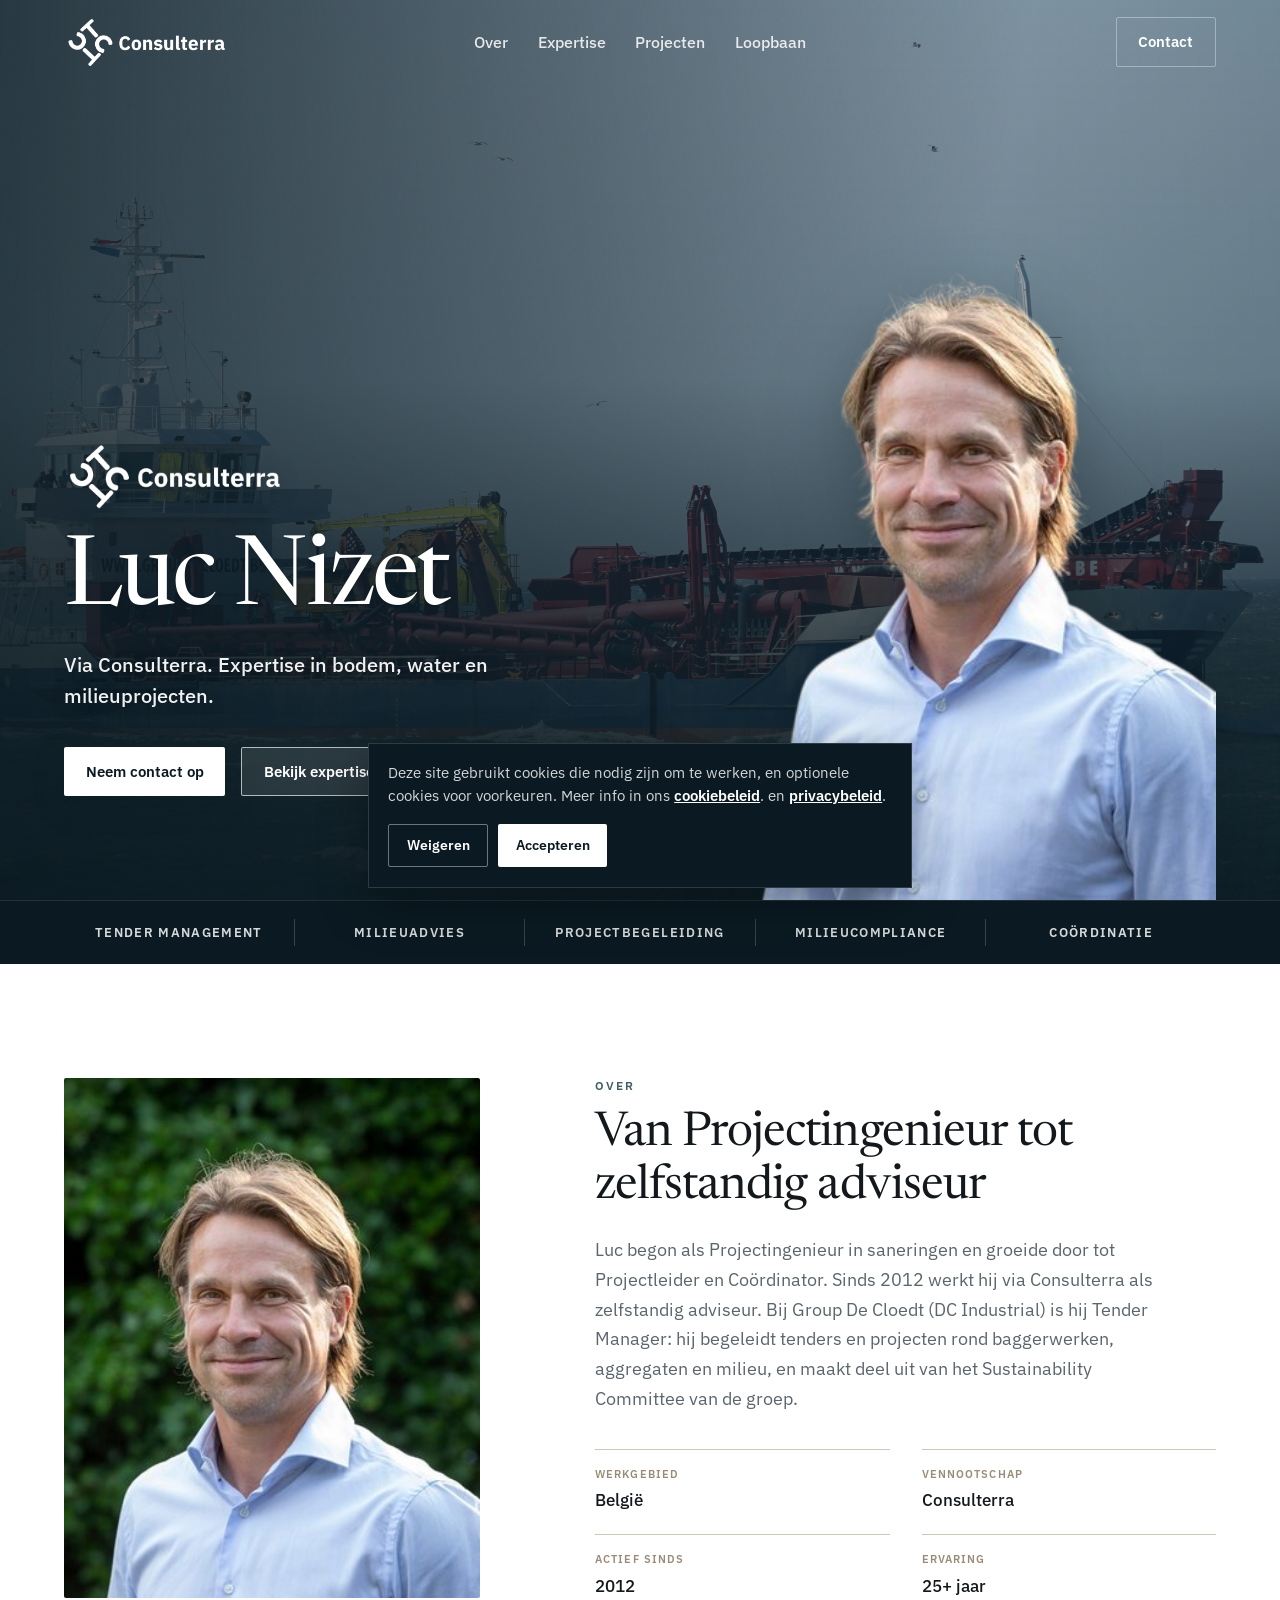
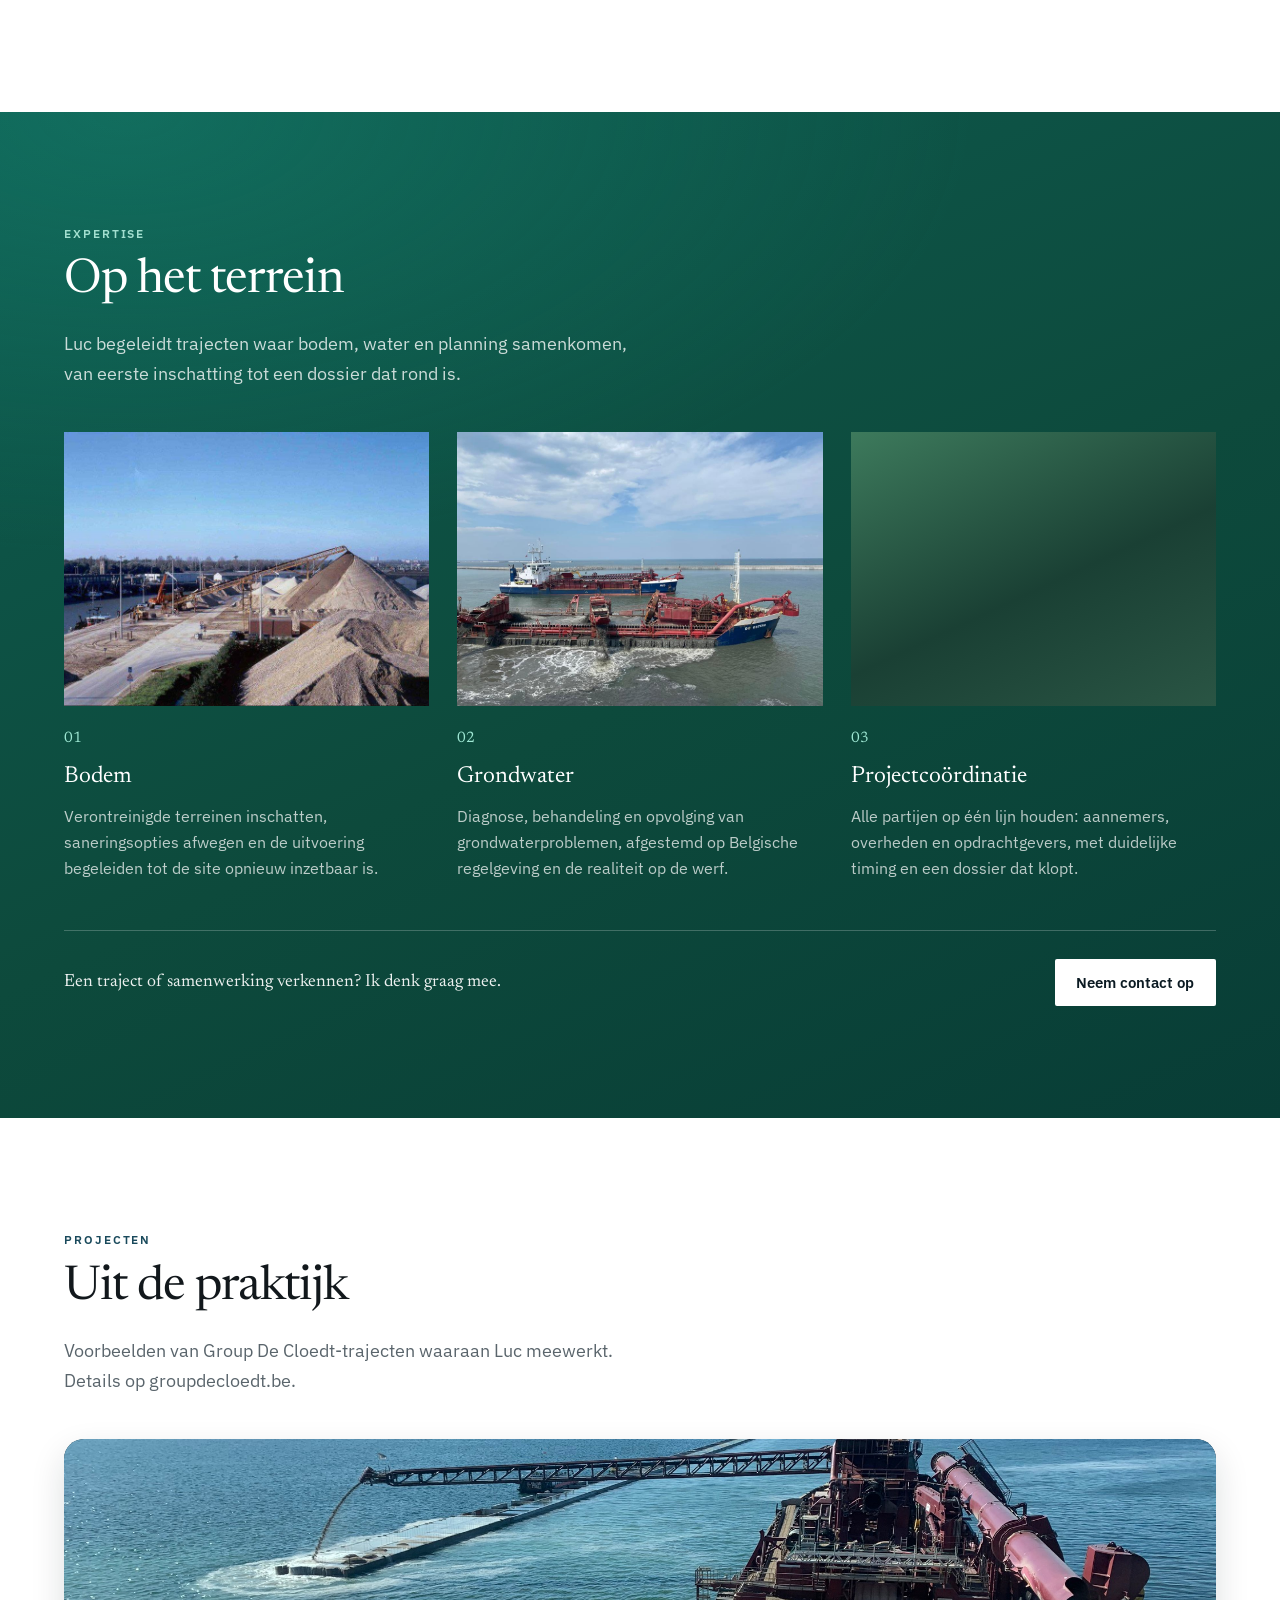
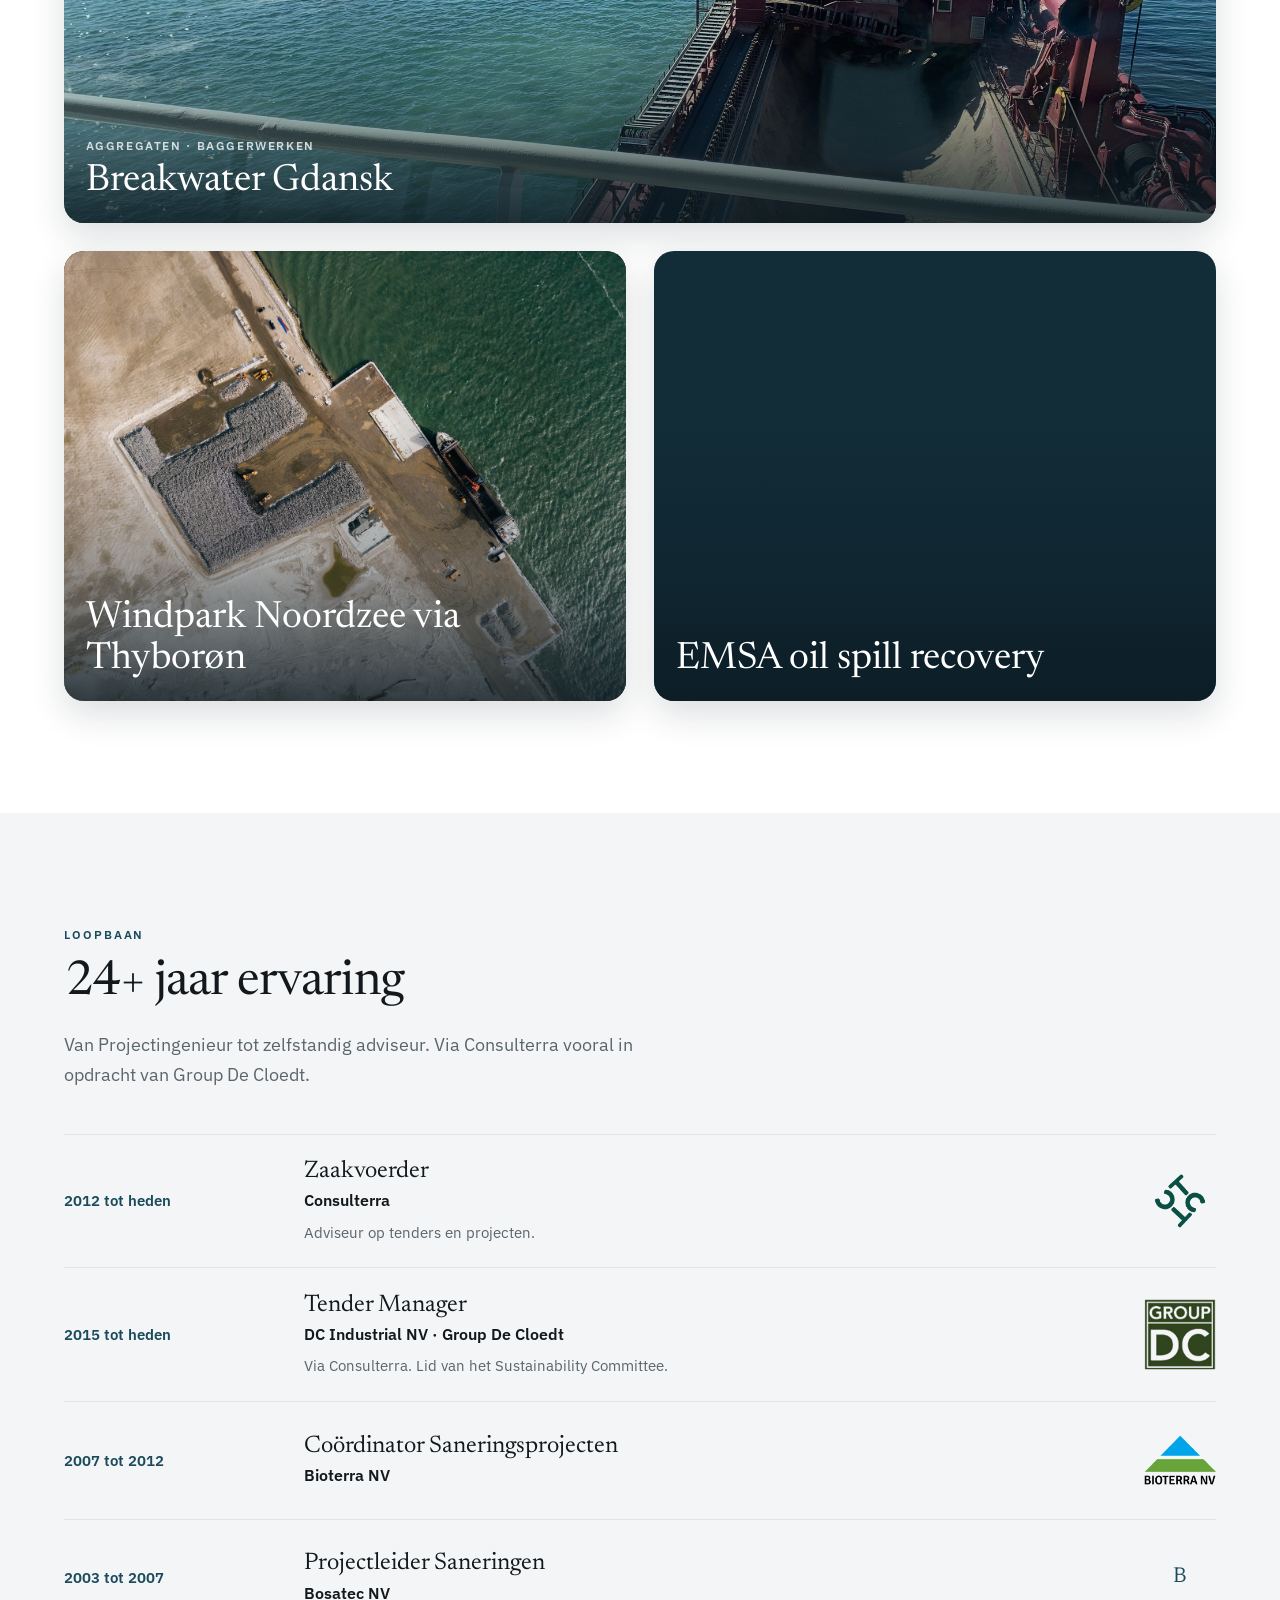
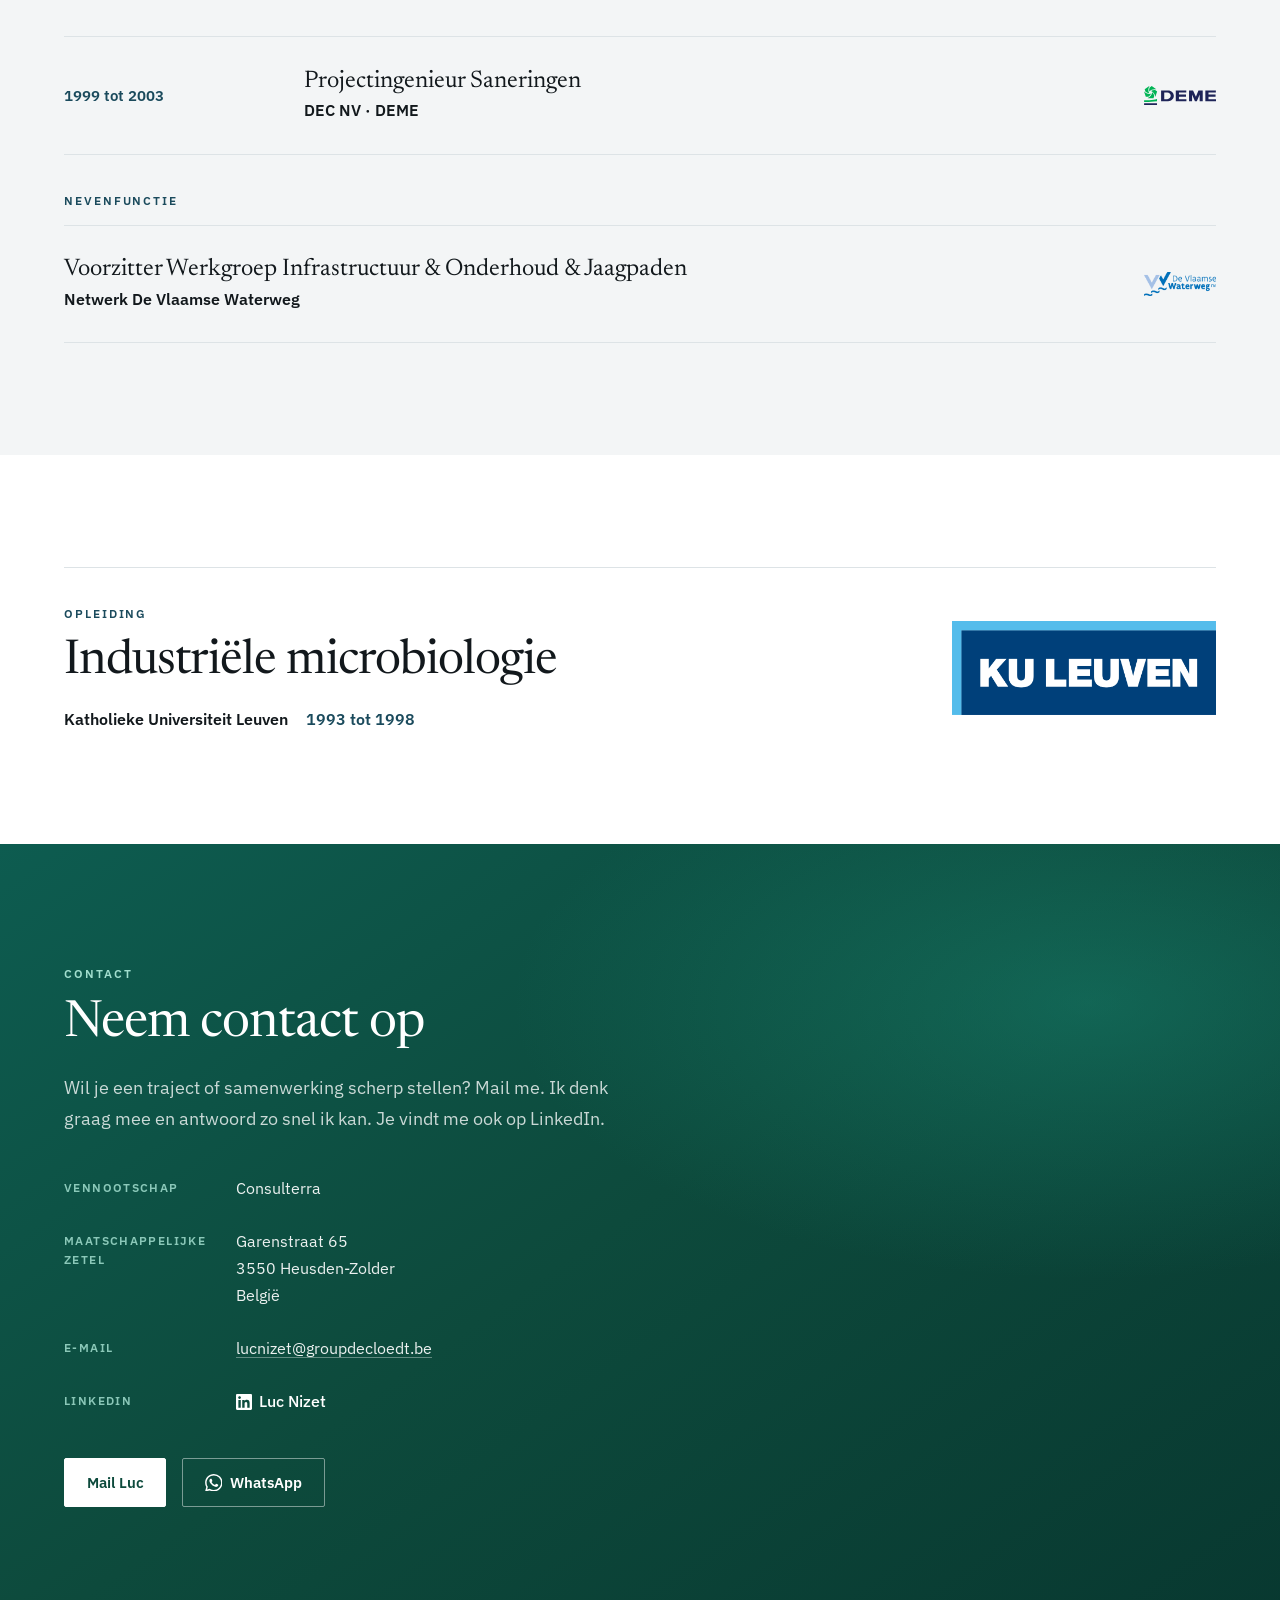
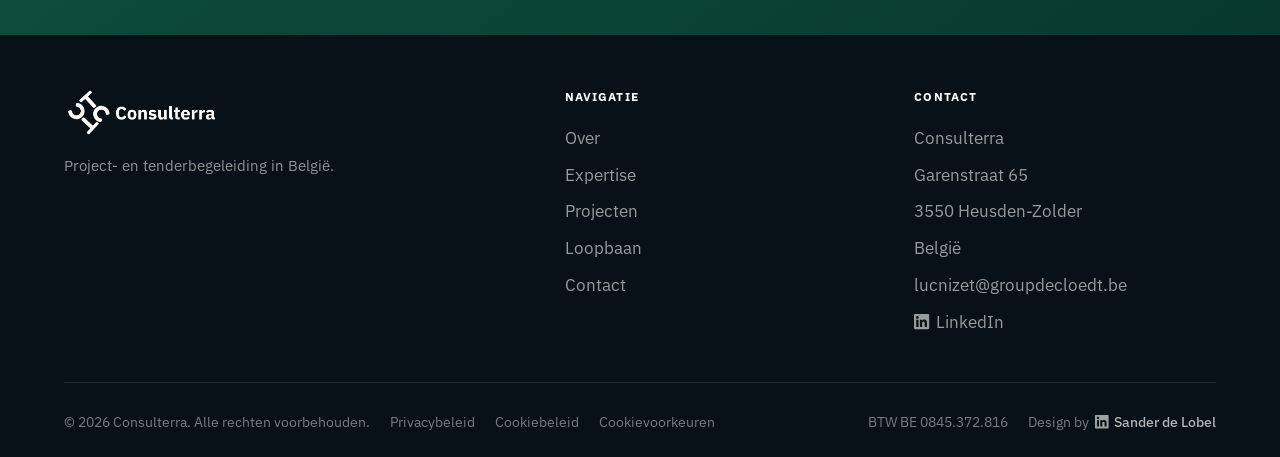
==== commit 19f43800: "Drop the BV from the Consulterra name across the site. Co-authored-by: Cursor <cursoragent@cursor.co" ====
--- a/index.html
+++ b/index.html
@@ -10,10 +10,10 @@
       name="description"
       content="Luc Nizet werkt via Consulterra. Expertise in bodem, water en milieuprojecten."
     />
-    <meta name="author" content="Luc Nizet · Consulterra BV" />
+    <meta name="author" content="Luc Nizet · Consulterra" />
     <meta name="theme-color" content="#0B1A22" />
     <meta property="og:type" content="website" />
-    <meta property="og:title" content="Luc Nizet · Consulterra BV" />
+    <meta property="og:title" content="Luc Nizet · Consulterra" />
     <meta
       property="og:description"
       content="Via Consulterra. Expertise in bodem, water en milieuprojecten."
@@ -43,7 +43,7 @@
       href="https://fonts.googleapis.com/css2?family=IBM+Plex+Sans:wght@400;500;600;700&family=Newsreader:opsz,wght@6..72,400;6..72,500;6..72,600&display=swap"
       rel="stylesheet"
     />
-    <title>Luc Nizet · Consulterra BV</title>
+    <title>Luc Nizet · Consulterra</title>
     <link rel="stylesheet" href="css/styles.css" />
     <script type="application/ld+json">
       {
@@ -53,7 +53,7 @@
         "jobTitle": "Adviseur",
         "worksFor": {
           "@type": "Organization",
-          "name": "Consulterra BV",
+          "name": "Consulterra",
           "address": {
             "@type": "PostalAddress",
             "streetAddress": "Garenstraat 65",
@@ -145,7 +145,7 @@
           <img
             class="hero-brand-logo reveal"
             src="images/brand/consulterralogo.png"
-            alt="Consulterra BV"
+            alt="Consulterra"
             width="200"
             height="50"
             decoding="async"
@@ -211,7 +211,7 @@
               </div>
               <div>
                 <dt>Vennootschap</dt>
-                <dd>Consulterra BV</dd>
+                <dd>Consulterra</dd>
               </div>
               <div>
                 <dt>Actief sinds</dt>
@@ -409,7 +409,7 @@
               <time datetime="2012">2012 tot heden</time>
               <div class="career-copy">
                 <h3>Zaakvoerder</h3>
-                <p class="org">Consulterra BV</p>
+                <p class="org">Consulterra</p>
                 <p class="career-note">Adviseur op tenders en projecten.</p>
               </div>
               <span class="career-logo-box">
@@ -518,7 +518,7 @@
               <dl class="contact-details">
                 <div class="contact-row">
                   <dt>Vennootschap</dt>
-                  <dd>Consulterra BV</dd>
+                  <dd>Consulterra</dd>
                 </div>
                 <div class="contact-row">
                   <dt>Maatschappelijke zetel</dt>
@@ -612,7 +612,7 @@
           <div class="footer-col">
             <h4>Contact</h4>
             <ul>
-              <li>Consulterra BV</li>
+              <li>Consulterra</li>
               <li>Garenstraat 65</li>
               <li>3550 Heusden-Zolder</li>
               <li>België</li>
@@ -641,7 +641,7 @@
 
         <div class="footer-bottom">
           <div class="footer-legal">
-            <span>© <span data-year>2026</span> Consulterra BV. Alle rechten voorbehouden.</span>
+            <span>© <span data-year>2026</span> Consulterra. Alle rechten voorbehouden.</span>
             <a href="privacy-policy.html">Privacybeleid</a>
             <a href="cookie-policy.html">Cookiebeleid</a>
             <button type="button" class="footer-link-btn" data-cookie-settings>
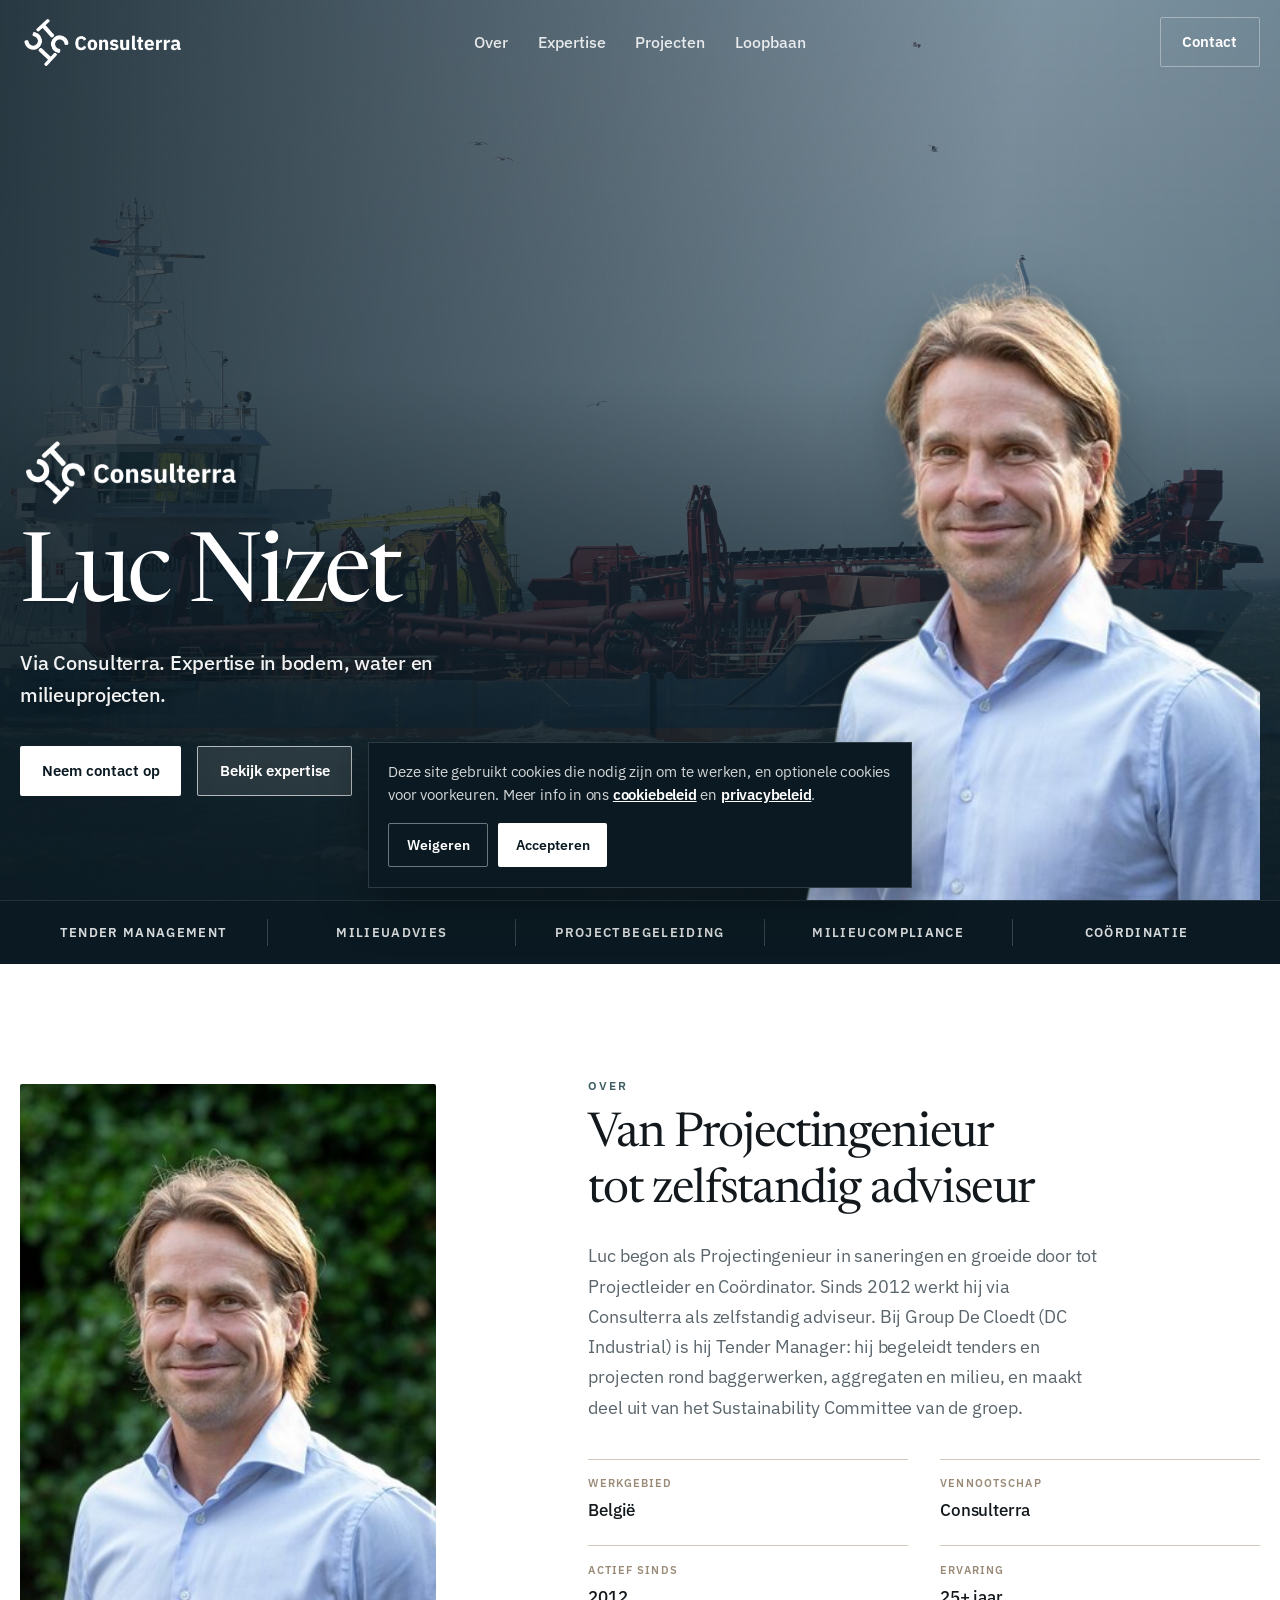
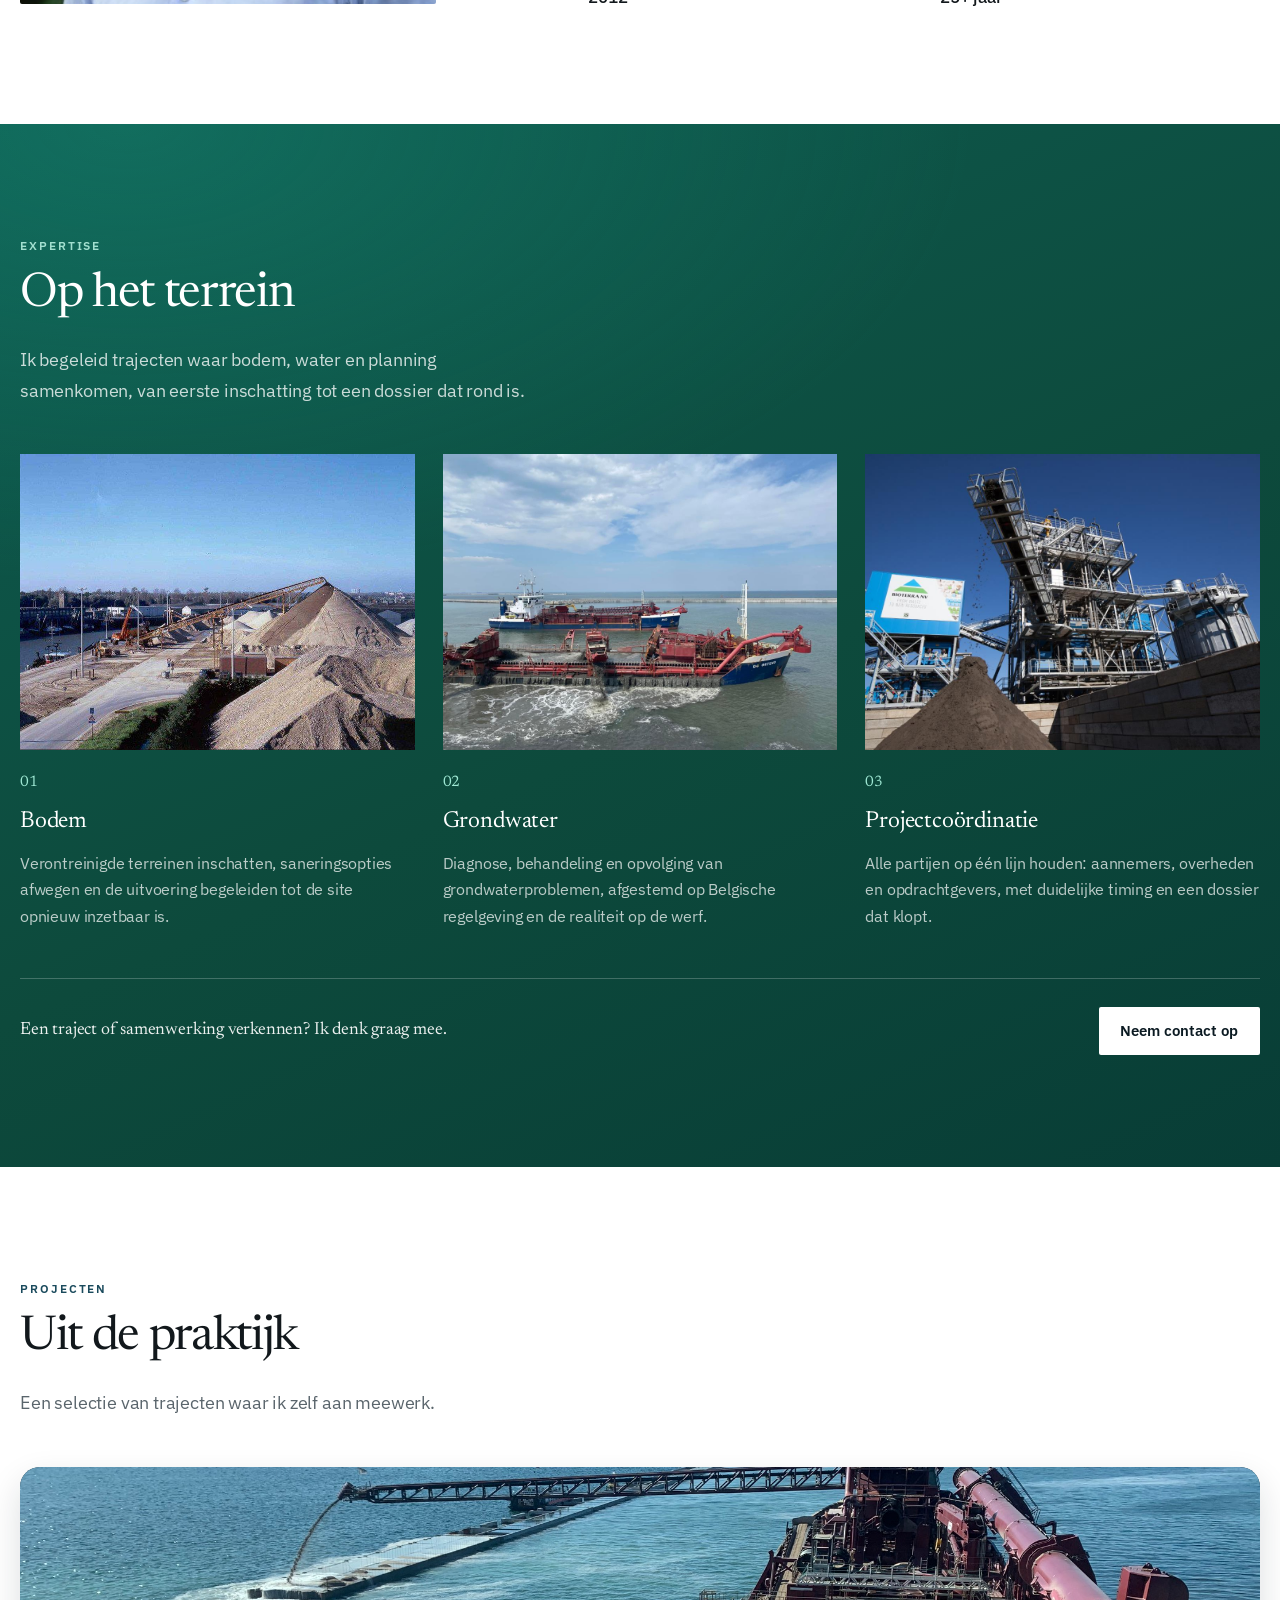
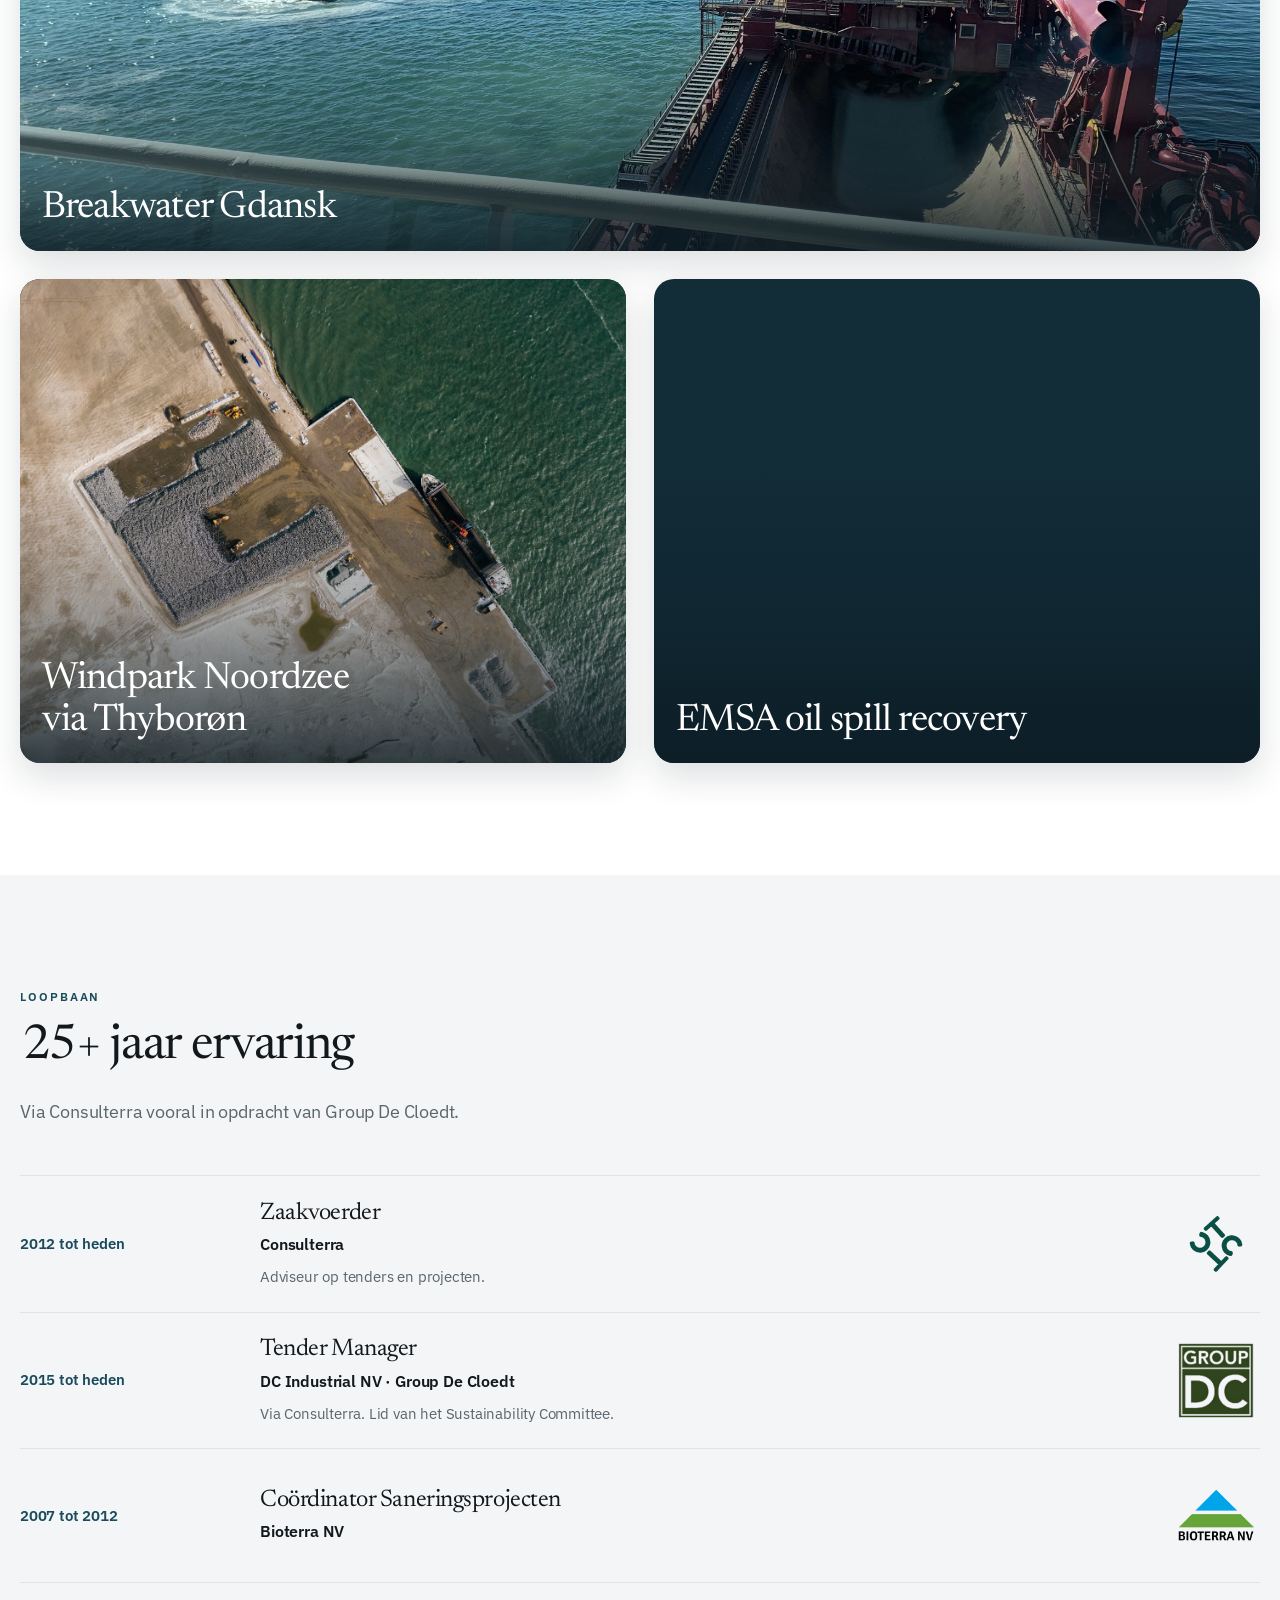
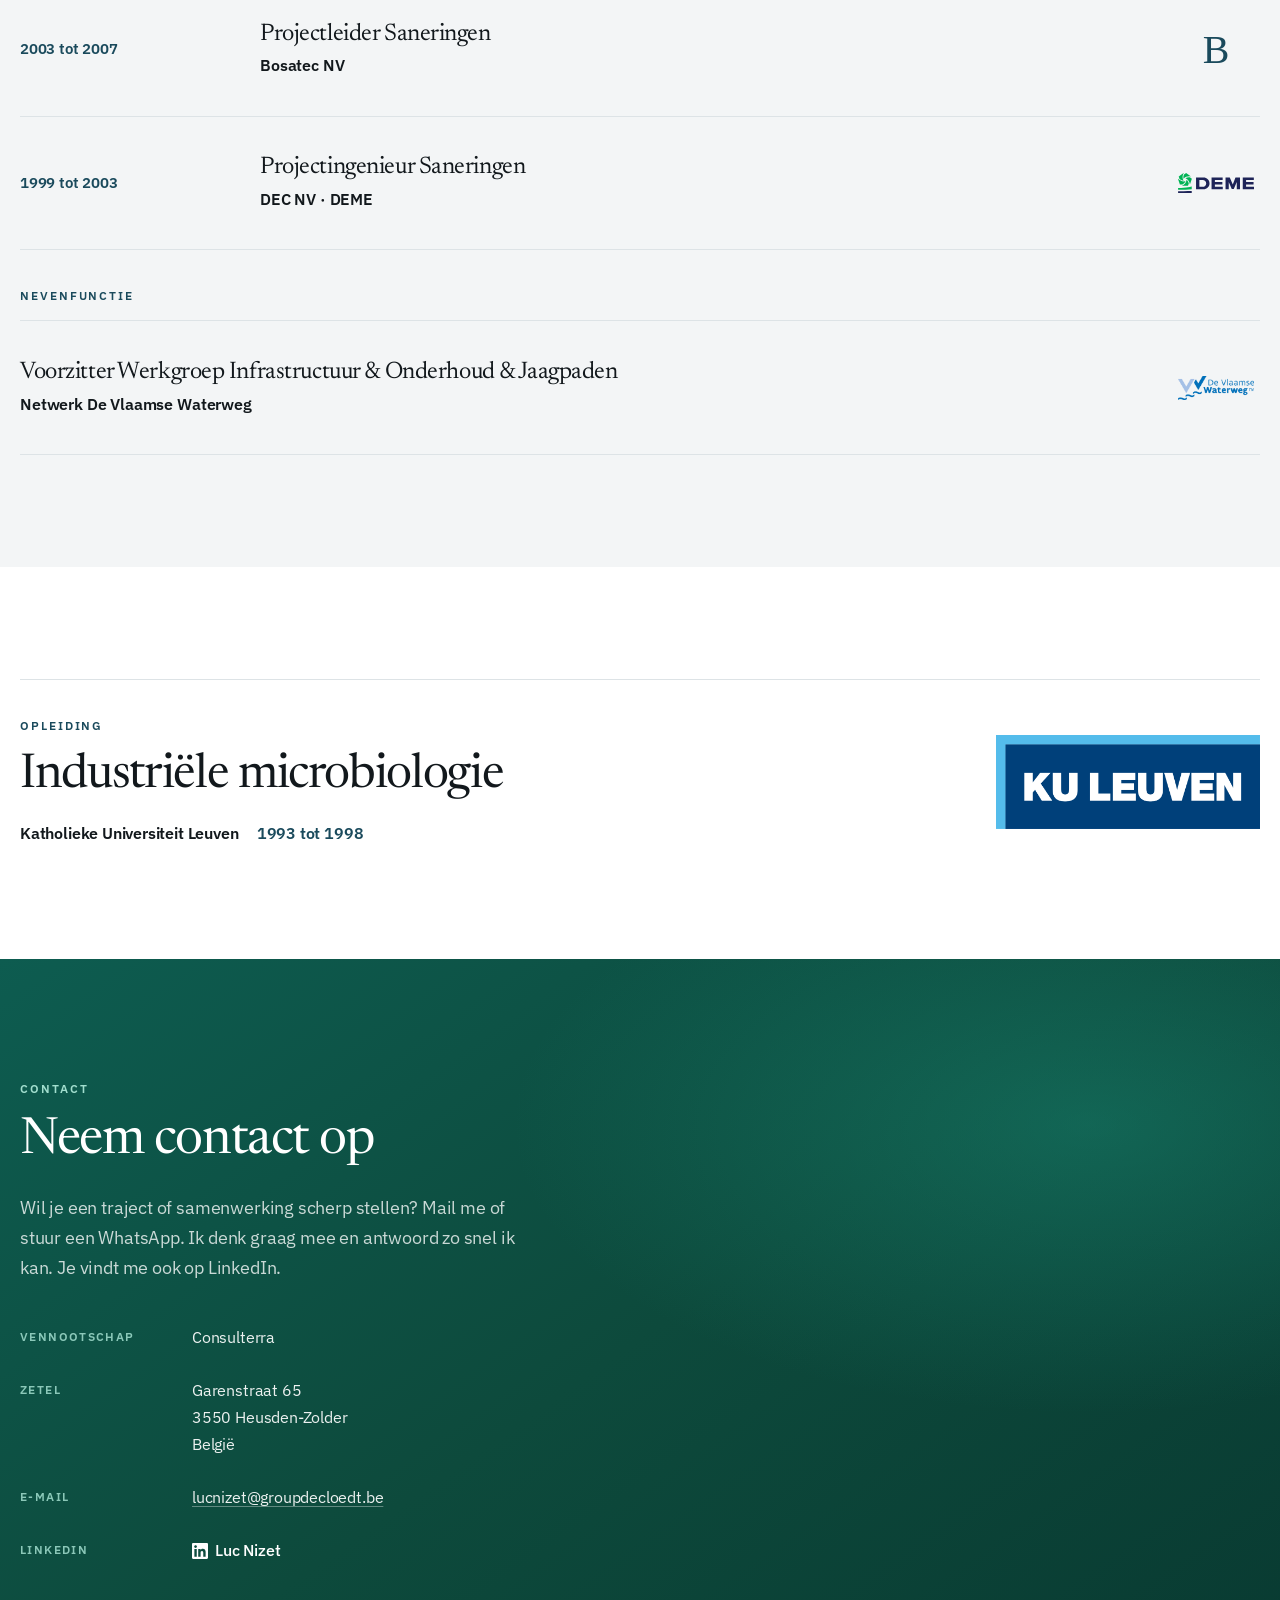
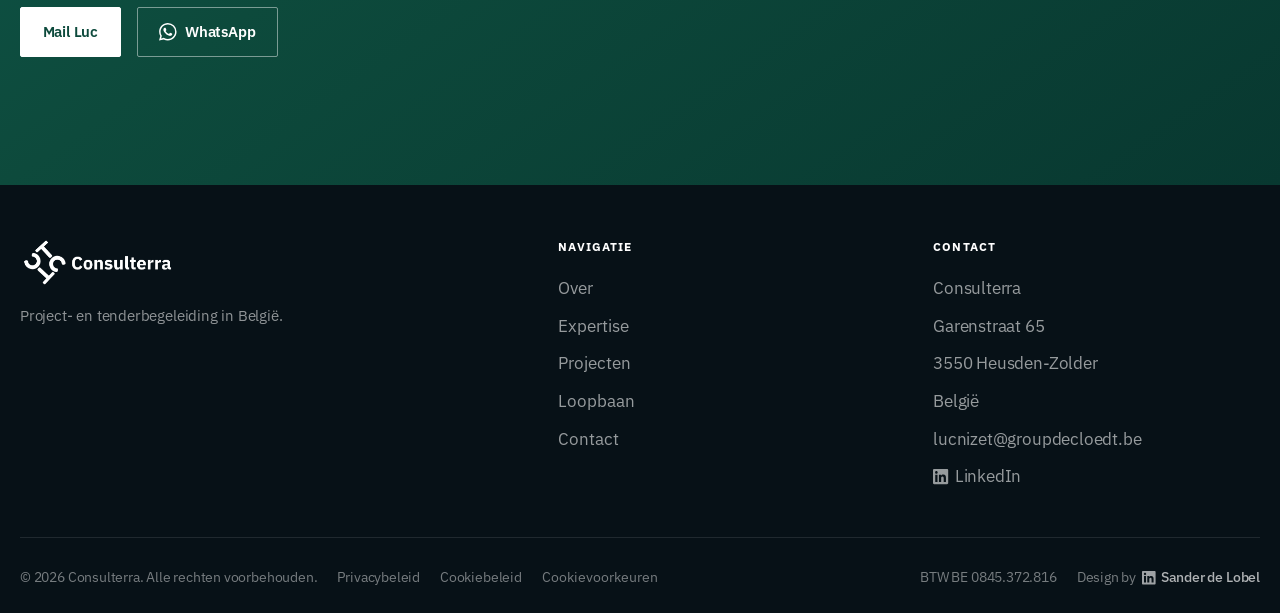
==== commit c567c43f: "Polish typography, contact rows, and career logos. Tighten type measure and project-card motion, sho" ====
--- a/index.html
+++ b/index.html
@@ -198,10 +198,10 @@
             <p class="lede reveal">
               Luc begon als Projectingenieur in saneringen en groeide door tot
               Projectleider en Coördinator. Sinds 2012 werkt hij via Consulterra
-              als zelfstandig adviseur. Bij Group De Cloedt (DC Industrial) is hij
-              Tender Manager: hij begeleidt tenders en projecten rond baggerwerken,
-              aggregaten en milieu, en maakt deel uit van het Sustainability
-              Committee van de groep.
+              als zelfstandig adviseur. Bij Group De Cloedt (DC Industrial) is
+              hij Tender Manager: hij begeleidt tenders en projecten rond
+              baggerwerken, aggregaten en milieu, en maakt deel uit van het
+              Sustainability Committee van de groep.
             </p>
 
             <dl class="facts reveal">
@@ -233,7 +233,7 @@
             <p class="eyebrow">Expertise</p>
             <h2 id="expertise-heading">Op het terrein</h2>
             <p class="section-lead">
-              Luc begeleidt trajecten waar bodem, water en planning samenkomen,
+              Ik begeleid trajecten waar bodem, water en planning samenkomen,
               van eerste inschatting tot een dossier dat rond is.
             </p>
           </div>
@@ -321,8 +321,7 @@
             <p class="eyebrow">Projecten</p>
             <h2 id="projects-heading">Uit de praktijk</h2>
             <p class="section-lead">
-              Voorbeelden van Group De Cloedt-trajecten waaraan Luc meewerkt.
-              Details op groupdecloedt.be.
+              Een selectie van trajecten waar ik zelf aan meewerk.
             </p>
           </div>
 
@@ -331,7 +330,7 @@
               <button type="button" class="project-shot" data-project-shot aria-labelledby="project-gdansk">
                 <img
                   src="images/stock/project-gdansk.jpg"
-                  alt=""
+                  alt="Breakwaterwerken in de Noordelijke Haven van Gdansk"
                   width="2016"
                   height="1512"
                   loading="lazy"
@@ -340,14 +339,10 @@
               </button>
               <div class="project-shot-shade" aria-hidden="true"></div>
               <div class="project-shot-copy">
-                <p class="project-shot-kicker">Aggregaten · Baggerwerken</p>
                 <h3 id="project-gdansk" class="project-shot-title">Breakwater Gdansk</h3>
               </div>
               <p class="project-detail" hidden>
-                Levering en plaatsing van 650.000 m³ zand-grindmengsel als
-                fundering voor de nieuwe beschermende breakwater in de
-                Noordelijke Haven. Juli 2019 tot maart 2021, met DC Orisant
-                en Rio.
+                Aggregaten · 650.000 m³ zand-grindmengsel · 2019 tot 2021
               </p>
             </article>
 
@@ -355,7 +350,7 @@
               <button type="button" class="project-shot" data-project-shot aria-labelledby="project-thyboron">
                 <img
                   src="images/stock/limfjordskaj.jpg"
-                  alt=""
+                  alt="Steenopslag en kadewerken in Thyborøn, Denemarken"
                   width="3038"
                   height="2279"
                   loading="lazy"
@@ -373,7 +368,7 @@
               <button type="button" class="project-shot" data-project-shot aria-labelledby="project-emsa">
                 <img
                   src="images/stock/emsa.jpg"
-                  alt=""
+                  alt="EMSA-olierampbestrijding met baggerschip op zee"
                   width="4424"
                   height="2489"
                   loading="lazy"
@@ -399,8 +394,7 @@
               <span class="count-up" data-count="25">0</span>+ jaar ervaring
             </h2>
             <p class="section-lead">
-              Van Projectingenieur tot zelfstandig adviseur. Via Consulterra
-              vooral in opdracht van Group De Cloedt.
+              Via Consulterra vooral in opdracht van Group De Cloedt.
             </p>
           </div>
 
@@ -446,7 +440,9 @@
                 <h3>Projectleider Saneringen</h3>
                 <p class="org">Bosatec NV</p>
               </div>
-              <span class="career-logo-box" aria-hidden="true"><span class="career-mark">B</span></span>
+              <span class="career-logo-box">
+                <img class="career-logo" src="images/logos/bosatec.svg" alt="" width="80" height="80" loading="lazy" />
+              </span>
             </li>
 
             <li class="career-row reveal">
@@ -509,9 +505,9 @@
                 <p class="eyebrow light">Contact</p>
                 <h2 id="contact-heading">Neem contact op</h2>
                 <p class="contact-lead">
-                  Wil je een traject of samenwerking scherp stellen? Mail me.
-                  Ik denk graag mee en antwoord zo snel ik kan. Je vindt me ook
-                  op LinkedIn.
+                  Wil je een traject of samenwerking scherp stellen? Mail me of
+                  stuur een WhatsApp. Ik denk graag mee en antwoord zo snel ik
+                  kan. Je vindt me ook op LinkedIn.
                 </p>
               </div>
 
@@ -521,7 +517,7 @@
                   <dd>Consulterra</dd>
                 </div>
                 <div class="contact-row">
-                  <dt>Maatschappelijke zetel</dt>
+                  <dt>Zetel</dt>
                   <dd>
                     Garenstraat 65<br />
                     3550 Heusden-Zolder<br />
@@ -682,7 +678,7 @@
         <p>
           Deze site gebruikt cookies die nodig zijn om te werken, en optionele
           cookies voor voorkeuren. Meer info in ons
-          <a href="cookie-policy.html">cookiebeleid</a>.
+          <a href="cookie-policy.html">cookiebeleid</a>
           en
           <a href="privacy-policy.html">privacybeleid</a>.
         </p>
--- a/css/styles.css
+++ b/css/styles.css
@@ -21,7 +21,8 @@
   --font-body: "IBM Plex Sans", system-ui, sans-serif;
 
   --header-h: 5.25rem;
-  --max: 72rem;
+  --gutter: 1.25rem;
+  --max: 81.25rem;
   --ease: cubic-bezier(0.22, 1, 0.36, 1);
 }
 
@@ -62,7 +63,8 @@
   margin: 0;
   font-family: var(--font-body);
   font-size: 1.0625rem;
-  line-height: 1.65;
+  line-height: 1.7;
+  letter-spacing: -0.011em;
   color: var(--ink);
   background: var(--bg);
   overflow-x: hidden;
@@ -139,7 +141,7 @@
 
 @media (min-width: 768px) {
   .container {
-    width: min(100% - 4rem, var(--max));
+    width: min(100% - (var(--gutter) * 2), var(--max));
   }
 }
 
@@ -192,7 +194,7 @@
 
 @media (min-width: 768px) {
   .header-inner {
-    width: min(100% - 4rem, var(--max));
+    width: min(100% - (var(--gutter) * 2), var(--max));
     gap: 1rem;
   }
 }
@@ -486,14 +488,14 @@
   .hero-title {
     font-size: clamp(3.15rem, 14vw, 4.15rem);
     letter-spacing: -0.04em;
-    line-height: 0.94;
+    line-height: 0.96;
   }
 
   .hero-lead {
-    margin-top: 1.15rem;
-    max-width: 22rem;
-    font-size: 1.175rem;
-    line-height: 1.48;
+    margin-top: 1.2rem;
+    max-width: 21rem;
+    font-size: 1.15rem;
+    line-height: 1.58;
   }
 
   .hero-actions {
@@ -509,8 +511,8 @@
 
 @media (min-width: 768px) {
   .hero-content {
-    width: min(100% - 4rem, var(--max));
-    margin-left: max(2rem, calc((100% - var(--max)) / 2));
+    width: min(100% - (var(--gutter) * 2), var(--max));
+    margin-left: max(var(--gutter), calc((100% - var(--max)) / 2));
     margin-right: auto;
     padding-bottom: 5.5rem;
     max-width: 44rem;
@@ -526,7 +528,7 @@
     display: block;
     position: absolute;
     z-index: 1;
-    right: max(2rem, calc((100% - var(--max)) / 2));
+    right: max(var(--gutter), calc((100% - var(--max)) / 2));
     bottom: 0;
     height: min(82vh, 45rem);
     width: auto;
@@ -544,7 +546,7 @@
     object-fit: contain;
     object-position: bottom right;
     margin-left: auto;
-    filter: drop-shadow(0 18px 40px rgba(11, 26, 34, 0.4));
+    filter: drop-shadow(0 14px 32px rgba(11, 26, 34, 0.34));
   }
 
   .hero-content {
@@ -588,10 +590,11 @@
   font-family: var(--font-display);
   font-weight: 400;
   font-size: clamp(2.6rem, 12vw, 6rem);
-  line-height: 0.95;
-  letter-spacing: -0.03em;
+  line-height: 0.96;
+  letter-spacing: -0.035em;
   max-width: 100%;
   overflow-wrap: anywhere;
+  text-wrap: balance;
   color: var(--white);
   text-shadow:
     0 2px 24px rgba(11, 26, 34, 0.55),
@@ -599,11 +602,12 @@
 }
 
 .hero-lead {
-  margin: 1.35rem 0 0;
-  max-width: 30rem;
-  font-size: clamp(1.08rem, 2.1vw, 1.28rem);
+  margin: 1.4rem 0 0;
+  max-width: 28rem;
+  font-size: clamp(1.08rem, 2.1vw, 1.25rem);
   font-weight: 500;
-  line-height: 1.55;
+  line-height: 1.62;
+  letter-spacing: -0.012em;
   color: color-mix(in srgb, var(--white) 94%, transparent);
   text-shadow: 0 1px 12px rgba(11, 26, 34, 0.5);
 }
@@ -837,21 +841,24 @@
   font-family: var(--font-display);
   font-weight: 400;
   font-size: clamp(2rem, 4.5vw, 3rem);
-  line-height: 1.12;
-  letter-spacing: -0.02em;
+  line-height: 1.16;
+  letter-spacing: -0.028em;
+  text-wrap: balance;
 }
 
 .lede,
 .section-lead {
-  margin: 1.25rem 0 0;
-  font-size: 1.125rem;
+  margin: 1.35rem 0 0;
+  font-size: 1.1rem;
+  line-height: 1.72;
+  letter-spacing: -0.01em;
   color: var(--muted);
-  max-width: 36rem;
+  max-width: 32rem;
 }
 
 .section-head {
-  max-width: 38rem;
-  margin-bottom: 2.75rem;
+  max-width: 34rem;
+  margin-bottom: 3rem;
 }
 
 .count-up {
@@ -883,6 +890,10 @@
 
 .section-about .eyebrow {
   color: color-mix(in srgb, var(--accent) 70%, var(--sand));
+}
+
+.section-about h2 {
+  max-width: 11.5em;
 }
 
 .about-layout {
@@ -1133,6 +1144,8 @@
   margin: 0;
   color: color-mix(in srgb, var(--white) 72%, transparent);
   font-size: 0.98rem;
+  line-height: 1.7;
+  max-width: 28rem;
 }
 
 .section-expertise .media-ph-soil {
@@ -1301,11 +1314,13 @@
 .project-shot-title,
 .project-card-copy h2 {
   margin: 0;
-  max-width: 16em;
+  max-width: 12.5em;
   font-family: var(--font-display);
   font-size: clamp(1.7rem, 3vw, 2.35rem);
   font-weight: 400;
-  line-height: 1.08;
+  line-height: 1.1;
+  letter-spacing: -0.02em;
+  text-wrap: balance;
   color: var(--white);
 }
 
@@ -1325,9 +1340,9 @@
   margin: 0;
   padding: 0;
   border: 0;
-  background: rgba(11, 26, 34, 0.46);
+  background: rgba(11, 26, 34, 0.52);
   opacity: 0;
-  transition: opacity 0.55s var(--ease);
+  transition: opacity 0.62s var(--ease);
   cursor: pointer;
 }
 
@@ -1349,7 +1364,7 @@
 }
 
 .project-lightbox.is-open .project-card {
-  box-shadow: 0 28px 80px rgba(11, 26, 34, 0.34);
+  box-shadow: 0 32px 90px rgba(11, 26, 34, 0.38);
 }
 
 .project-card-hero {
@@ -1370,21 +1385,25 @@
   flex: 1 1 auto;
   min-height: 0;
   overflow: auto;
-  padding: 1.35rem 1.45rem 1.7rem;
+  padding: 1.45rem 1.55rem 1.85rem;
   opacity: 0;
-  transition: opacity 0.28s ease;
+  transform: translateY(0.7rem);
+  transition: opacity 0.42s var(--ease), transform 0.42s var(--ease);
 }
 
 .project-lightbox.is-open .project-card-body {
   opacity: 1;
-  transition-delay: 0.18s;
+  transform: none;
+  transition-delay: 0.2s;
 }
 
 .project-card-detail {
   margin: 0;
   color: var(--ink);
   font-size: 1.02rem;
-  line-height: 1.6;
+  line-height: 1.7;
+  letter-spacing: -0.01em;
+  max-width: 34rem;
 }
 
 .project-card-detail:empty {
@@ -1408,12 +1427,14 @@
   color: var(--navy);
   cursor: pointer;
   opacity: 0;
-  transition: opacity 0.2s ease, background 0.2s ease;
+  transform: scale(0.92);
+  transition: opacity 0.35s var(--ease), transform 0.35s var(--ease), background 0.2s ease;
 }
 
 .project-lightbox.is-open .project-card-close {
   opacity: 1;
-  transition-delay: 0.2s;
+  transform: none;
+  transition-delay: 0.24s;
 }
 
 .project-card-close:hover,
@@ -1473,21 +1494,25 @@
   font-family: var(--font-display);
   font-size: clamp(1.2rem, 2.4vw, 1.5rem);
   font-weight: 400;
-  line-height: 1.2;
+  line-height: 1.22;
+  letter-spacing: -0.018em;
+  text-wrap: balance;
   overflow-wrap: anywhere;
 }
 
 .career-copy .org {
-  margin: 0.15rem 0 0;
+  margin: 0.2rem 0 0;
   font-weight: 600;
   font-size: 0.98rem;
+  letter-spacing: -0.01em;
 }
 
 .career-note {
-  margin: 0.35rem 0 0;
+  margin: 0.4rem 0 0;
   color: var(--muted);
   font-size: 0.95rem;
-  max-width: 38rem;
+  line-height: 1.65;
+  max-width: 34rem;
 }
 
 .career-logo-box {
@@ -1498,8 +1523,10 @@
   display: flex;
   align-items: center;
   justify-content: center;
-  width: 3.5rem;
-  height: 3.5rem;
+  box-sizing: border-box;
+  width: 4.25rem;
+  height: 4.25rem;
+  padding: 0.3rem;
 }
 
 .career-logo {
@@ -1510,13 +1537,6 @@
   object-position: center;
 }
 
-.career-mark {
-  font-family: var(--font-display);
-  font-size: 1.35rem;
-  line-height: 1;
-  color: var(--accent);
-}
-
 .career-aside {
   margin-top: 2.25rem;
 }
@@ -1534,7 +1554,7 @@
 
 @media (min-width: 800px) {
   .career-row {
-    grid-template-columns: 13.5rem minmax(0, 1fr) 4.5rem;
+    grid-template-columns: 13.5rem minmax(0, 1fr) 5.5rem;
     grid-template-areas: 'time copy logo';
     gap: 1.5rem;
     padding: 1.4rem 0;
@@ -1545,8 +1565,9 @@
   }
 
   .career-logo-box {
-    width: 4.5rem;
-    height: 4.5rem;
+    width: 5.5rem;
+    height: 5.5rem;
+    padding: 0.4rem;
   }
 
   .career-row--aside {
@@ -1654,11 +1675,12 @@
 }
 
 .contact-lead {
-  margin: 1.25rem 0 0;
+  margin: 1.35rem 0 0;
   color: color-mix(in srgb, var(--white) 78%, transparent);
-  max-width: 34rem;
-  font-size: 1.125rem;
-  line-height: 1.7;
+  max-width: 32rem;
+  font-size: 1.1rem;
+  line-height: 1.72;
+  letter-spacing: -0.01em;
 }
 
 .contact-details {
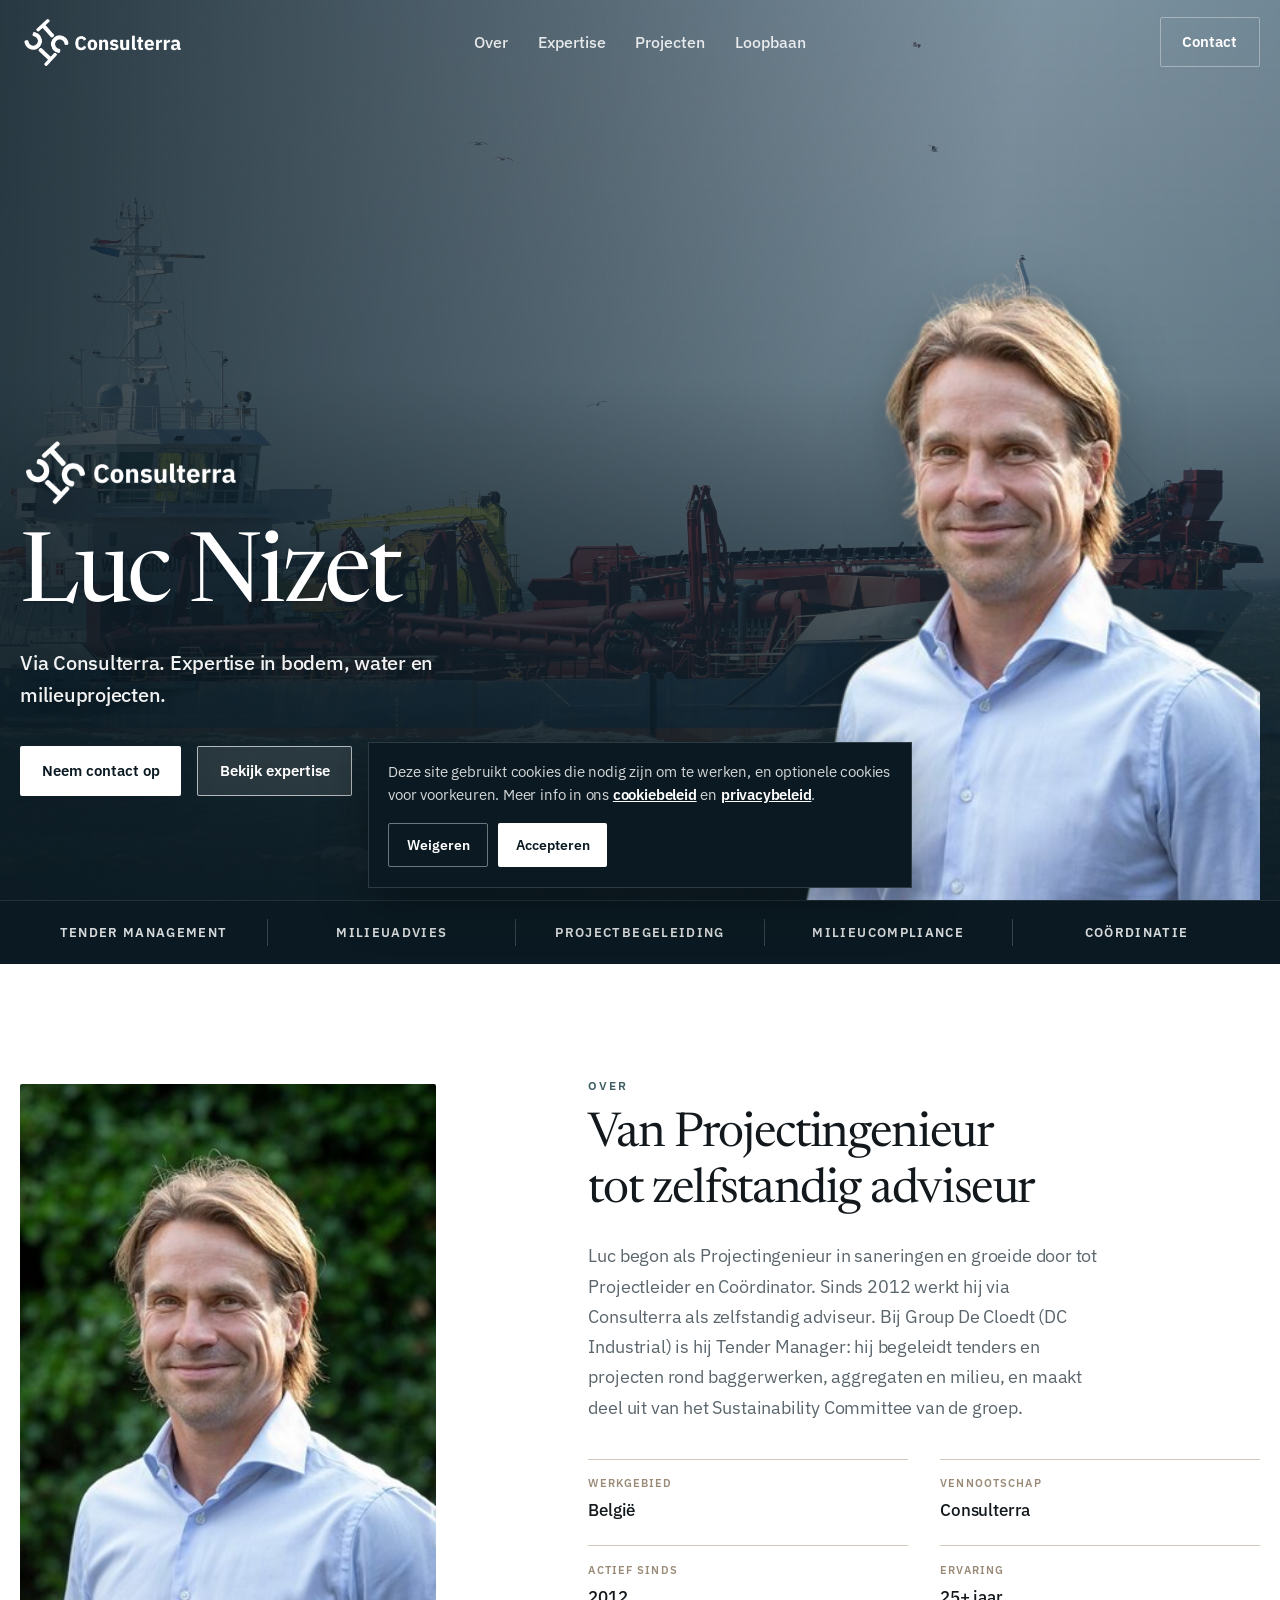
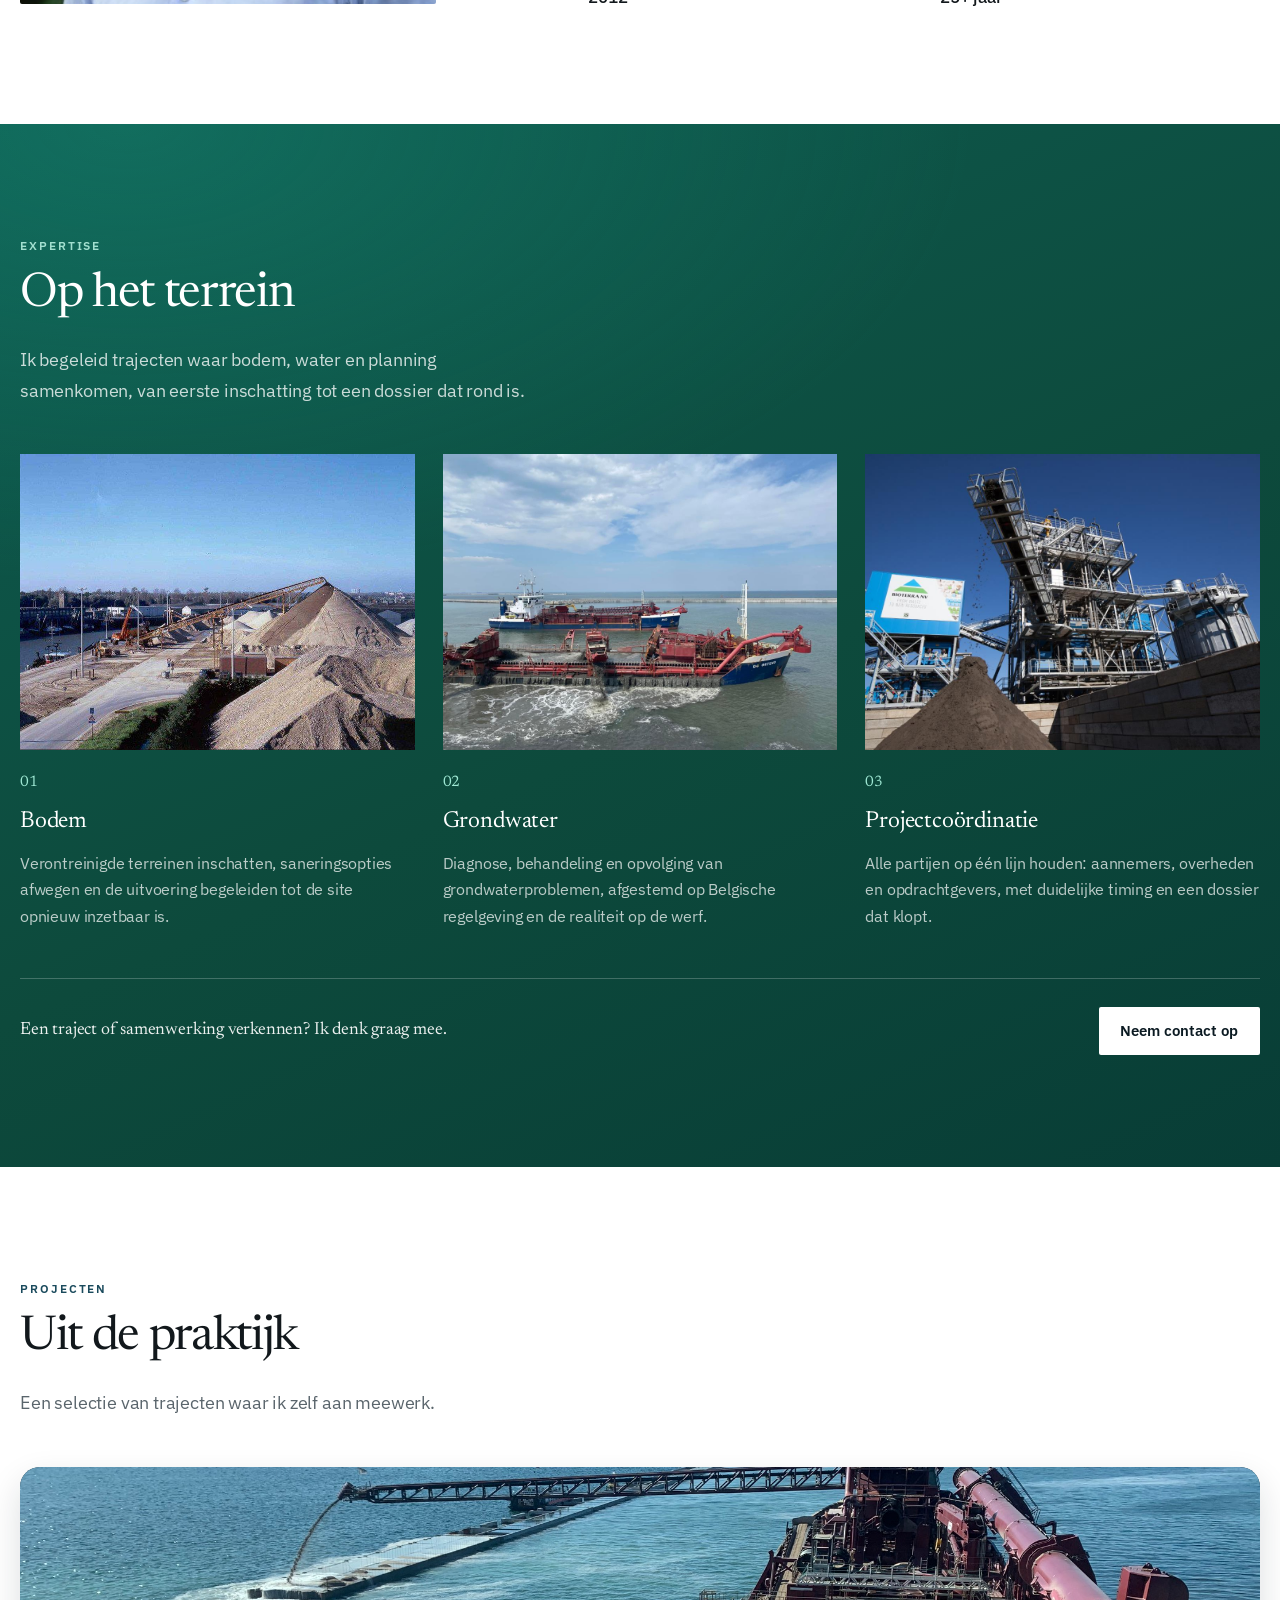
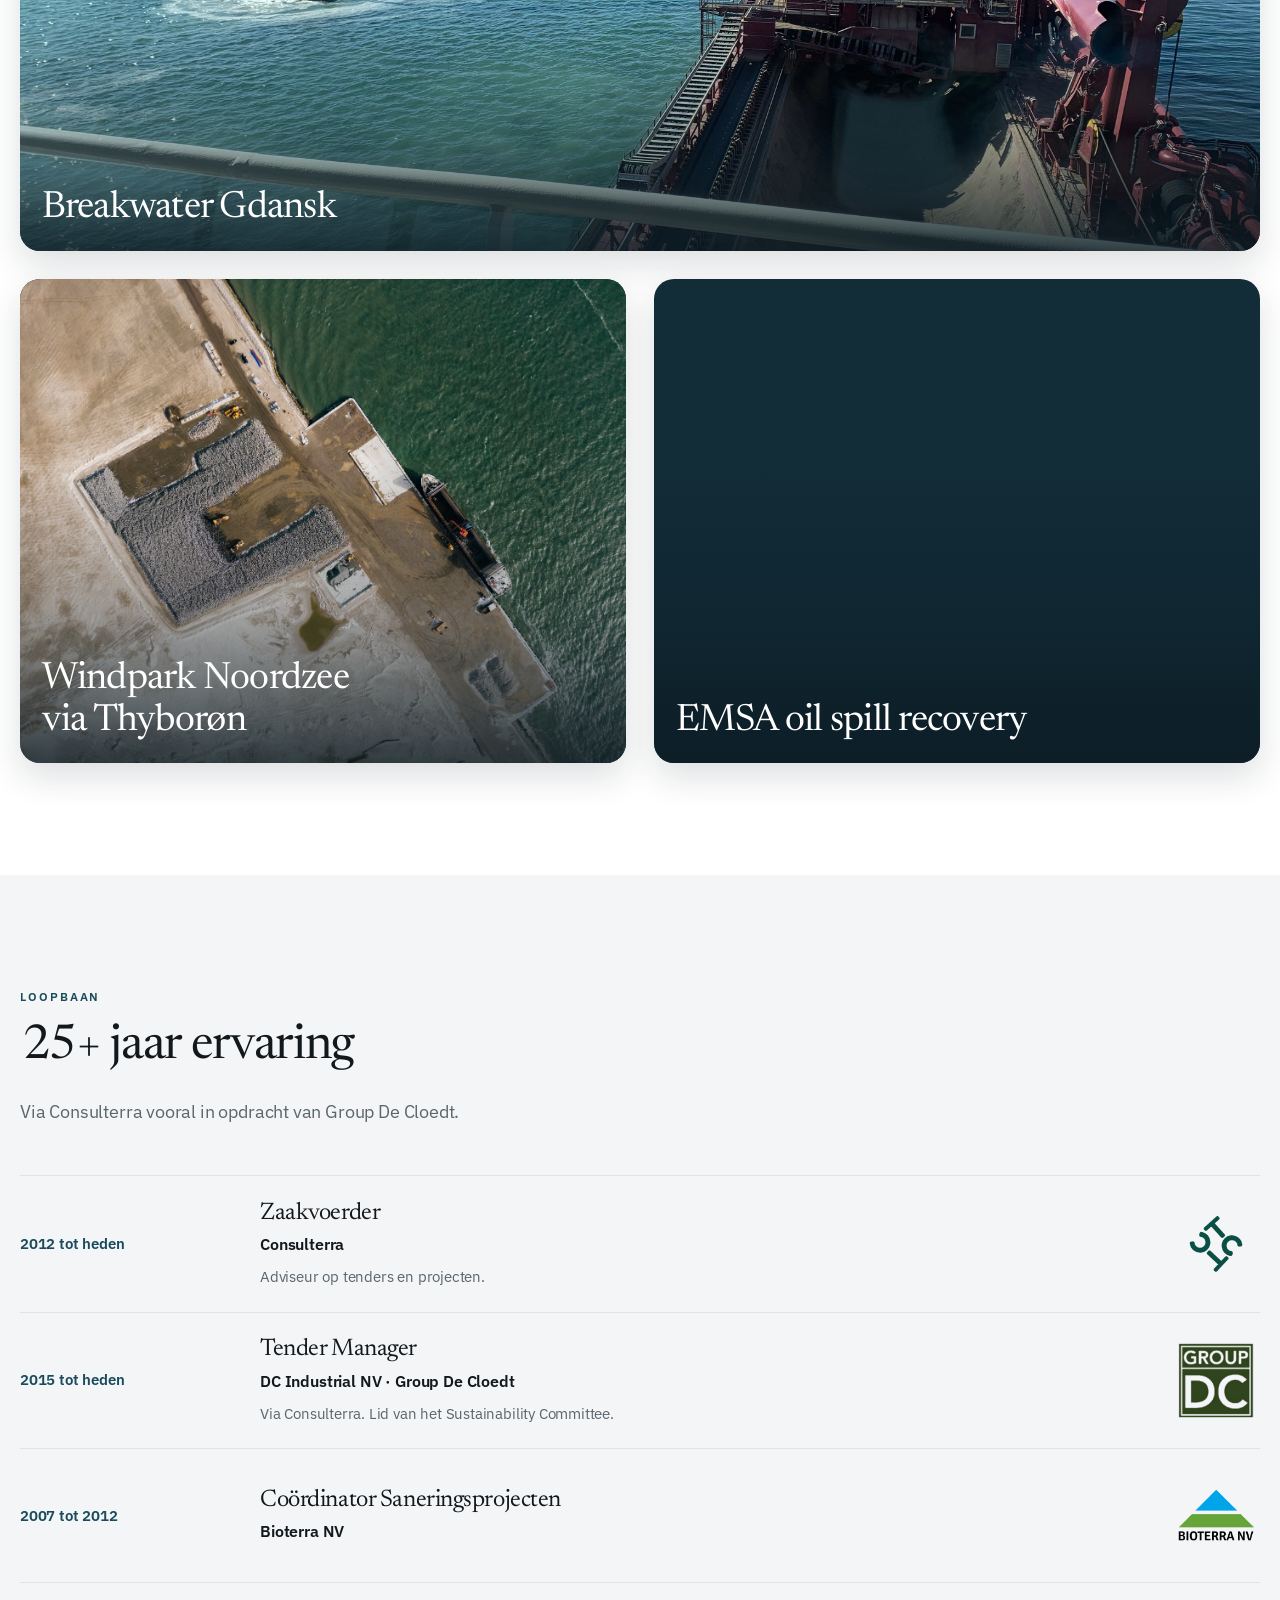
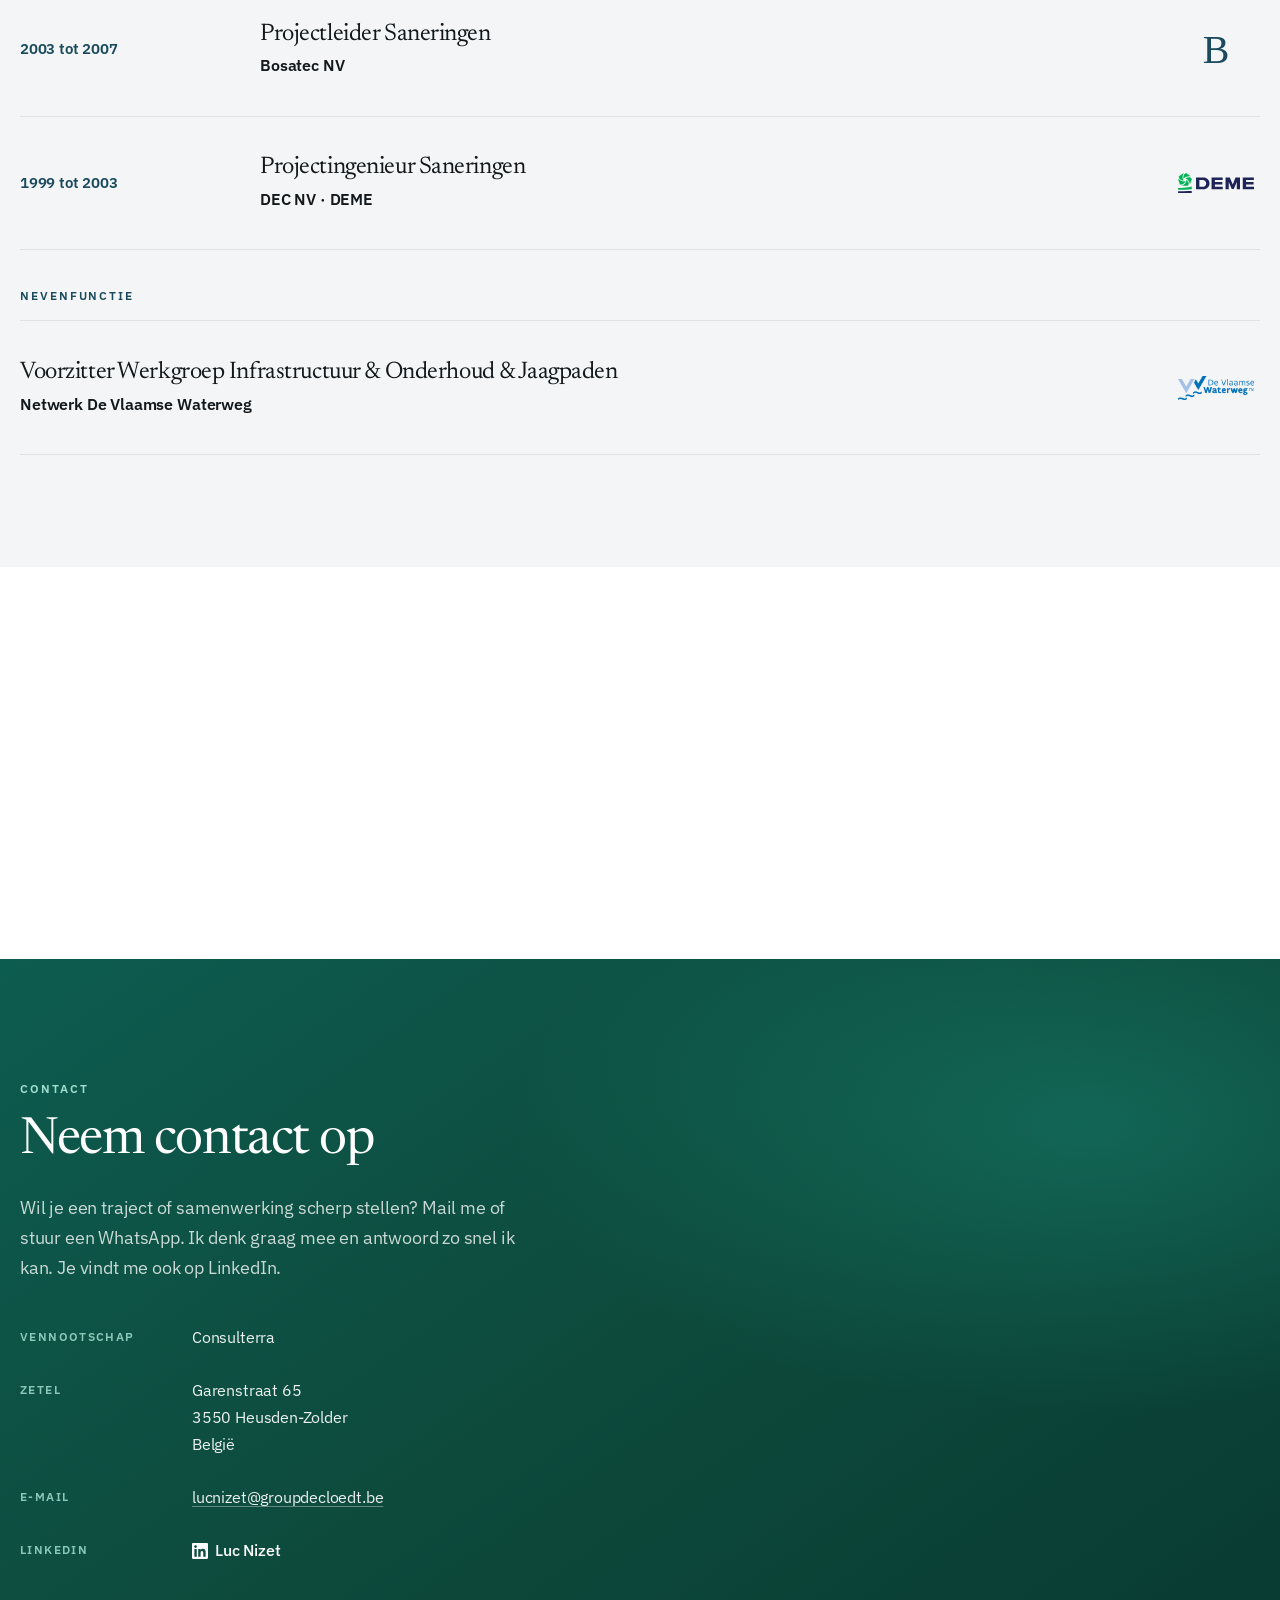
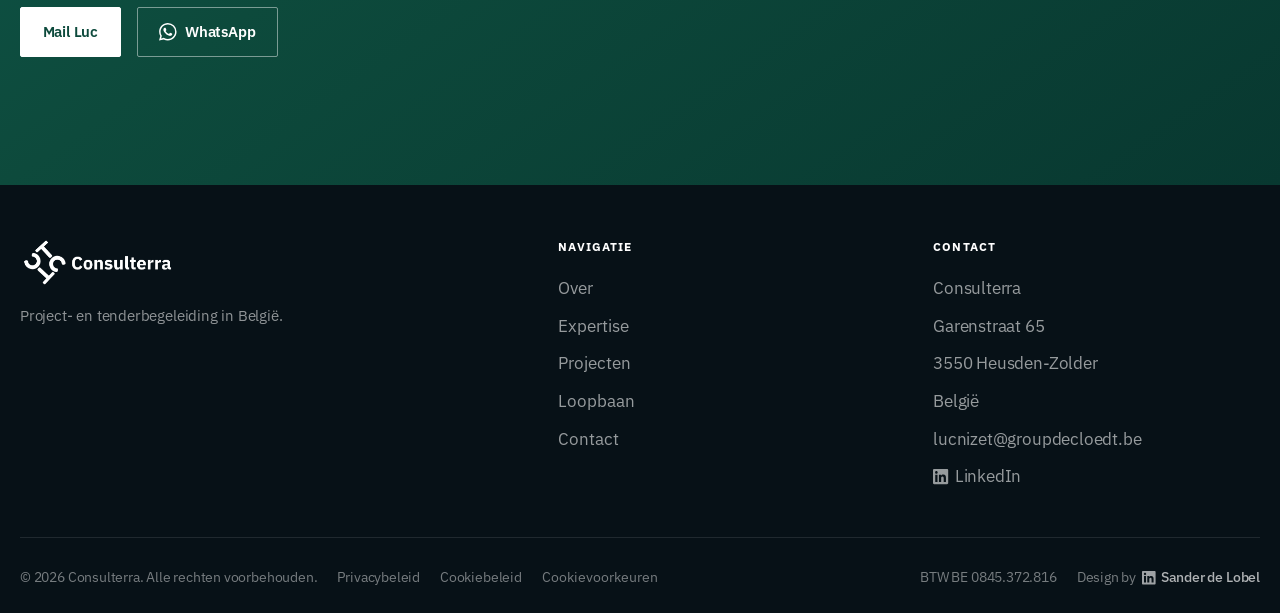
==== commit d5593495: "Add fuller project popup copy from Group De Cloedt cases. Co-authored-by: Cursor <cursoragent@cursor" ====
--- a/index.html
+++ b/index.html
@@ -341,9 +341,52 @@
               <div class="project-shot-copy">
                 <h3 id="project-gdansk" class="project-shot-title">Breakwater Gdansk</h3>
               </div>
-              <p class="project-detail" hidden>
-                Aggregaten · 650.000 m³ zand-grindmengsel · 2019 tot 2021
-              </p>
+              <div class="project-detail" hidden>
+                <p class="project-detail-meta">Aggregaten · Baggerwerken</p>
+                <p>
+                  Levering en plaatsing van 650.000 m³ zand-grindmengsel als
+                  fundering voor de nieuwe beschermende breakwater in de
+                  Noordelijke Haven van Gdansk. Het mengsel kwam uit een
+                  winningszone in de Oostzee en werd gestort als basis voor de
+                  caissonconstructie, daarna aangevuld en zijdelings versterkt.
+                </p>
+                <p>
+                  Tijdens de uitvoering werkten DC Orisant en Rio tot zes dagen
+                  per week, met wekelijkse volumes van meer dan 15.000 m³. Het
+                  project maakt deel uit van de modernisering van het
+                  breakwatersysteem van de haven.
+                </p>
+                <dl class="project-specs">
+                  <div>
+                    <dt>Locatie</dt>
+                    <dd>Gdansk, Polen</dd>
+                  </div>
+                  <div>
+                    <dt>Periode</dt>
+                    <dd>Juli 2019 tot maart 2021</dd>
+                  </div>
+                  <div>
+                    <dt>Opdrachtgever</dt>
+                    <dd>PORR Group</dd>
+                  </div>
+                  <div>
+                    <dt>Aannemer</dt>
+                    <dd>DC Industrial</dd>
+                  </div>
+                  <div>
+                    <dt>Materieel</dt>
+                    <dd>DC Orisant, Rio</dd>
+                  </div>
+                </dl>
+                <p>
+                  <a
+                    href="https://www.groupdecloedt.be/en/projects/gdansk-breakwater"
+                    target="_blank"
+                    rel="noopener noreferrer"
+                    >Meer op groupdecloedt.be</a
+                  >
+                </p>
+              </div>
             </article>
 
             <article class="project-slide reveal">
@@ -361,7 +404,52 @@
               <div class="project-shot-copy">
                 <h3 id="project-thyboron" class="project-shot-title">Windpark Noordzee via Thyborøn</h3>
               </div>
-              <p class="project-detail" hidden>Aggregaten · ca. 68.000 ton armour stone · 2023</p>
+              <div class="project-detail" hidden>
+                <p class="project-detail-meta">Aggregaten · Logistiek · Milieu</p>
+                <p>
+                  Levering van circa 68.000 ton armour stone (Norit 15/120 kg)
+                  vanuit Noorse steengroeven naar Thyborøn, voor een offshore
+                  windpark in de Noordzee. De stenen werden met Hagland-schepen
+                  aangevoerd, per vrachtwagen naar de opslag gebracht en gestapeld,
+                  klaar voor overslag op het installatieschip.
+                </p>
+                <p>
+                  Vejlby Entreprenørforretning verzorgde het transport aan land.
+                  Het installatieschip Grane R laadt ongeveer 4.000 ton om de
+                  twee dagen; de steenvoorraad aan de kade moest daarop
+                  afgestemd blijven.
+                </p>
+                <dl class="project-specs">
+                  <div>
+                    <dt>Locatie</dt>
+                    <dd>Thyborøn, Denemarken</dd>
+                  </div>
+                  <div>
+                    <dt>Periode</dt>
+                    <dd>Januari tot juli 2023</dd>
+                  </div>
+                  <div>
+                    <dt>Opdrachtgever</dt>
+                    <dd>Rohde Nielsen / Vattenfall</dd>
+                  </div>
+                  <div>
+                    <dt>Aannemer</dt>
+                    <dd>DC Resources / Dansk Natursten</dd>
+                  </div>
+                  <div>
+                    <dt>Materieel</dt>
+                    <dd>Hagland bulk carriers, Grane R</dd>
+                  </div>
+                </dl>
+                <p>
+                  <a
+                    href="https://www.groupdecloedt.be/en/projects/north-sea-windmill-farm-thyboron"
+                    target="_blank"
+                    rel="noopener noreferrer"
+                    >Meer op groupdecloedt.be</a
+                  >
+                </p>
+              </div>
             </article>
 
             <article class="project-slide reveal">
@@ -379,7 +467,52 @@
               <div class="project-shot-copy">
                 <h3 id="project-emsa" class="project-shot-title">EMSA oil spill recovery</h3>
               </div>
-              <p class="project-detail" hidden>Milieu · standby olierampbestrijding Noordzee · sinds 2008</p>
+              <div class="project-detail" hidden>
+                <p class="project-detail-meta">Milieu · Baggerwerken</p>
+                <p>
+                  Standby olierampbestrijding voor de European Maritime Safety
+                  Agency op de Noordzee. Group De Cloedt houdt een baggerschip
+                  met oliebergingsuitrusting paraat voor grote calamiteiten op
+                  zee, niet voor kleine olievlekken.
+                </p>
+                <p>
+                  Sinds 2008 loopt de opdracht. Vandaag is de Interballast III
+                  actief voor EMSA, na aanpassingen in Oostende. Viermaal per
+                  jaar volgen er verplichte oefeningen voor schip en bemanning.
+                  Eerdere inzet was er onder meer bij de Flinterstar voor de
+                  Belgisch-Nederlandse kust in 2015.
+                </p>
+                <dl class="project-specs">
+                  <div>
+                    <dt>Locatie</dt>
+                    <dd>Noordzee</dd>
+                  </div>
+                  <div>
+                    <dt>Periode</dt>
+                    <dd>Sinds 2008</dd>
+                  </div>
+                  <div>
+                    <dt>Opdrachtgever</dt>
+                    <dd>European Maritime Safety Agency (EMSA)</dd>
+                  </div>
+                  <div>
+                    <dt>Aannemer</dt>
+                    <dd>DC Industrial</dd>
+                  </div>
+                  <div>
+                    <dt>Materieel</dt>
+                    <dd>TSHD Interballast III</dd>
+                  </div>
+                </dl>
+                <p>
+                  <a
+                    href="https://www.groupdecloedt.be/en/projects/emsa-oil-spill-recovery"
+                    target="_blank"
+                    rel="noopener noreferrer"
+                    >Meer op groupdecloedt.be</a
+                  >
+                </p>
+              </div>
             </article>
           </div>
         </div>
@@ -701,7 +834,7 @@
           </div>
         </div>
         <div class="project-card-body">
-          <p class="project-card-detail" data-project-detail></p>
+          <div class="project-card-detail" data-project-detail></div>
         </div>
         <button type="button" class="project-card-close" data-project-close aria-label="Sluiten">
           <svg viewBox="0 0 16 16" aria-hidden="true" width="14" height="14">
--- a/css/styles.css
+++ b/css/styles.css
@@ -1403,11 +1403,75 @@
   font-size: 1.02rem;
   line-height: 1.7;
   letter-spacing: -0.01em;
-  max-width: 34rem;
+  max-width: 36rem;
 }
 
 .project-card-detail:empty {
   display: none;
+}
+
+.project-card-detail p {
+  margin: 0;
+}
+
+.project-card-detail p + p,
+.project-card-detail .project-specs {
+  margin-top: 0.95rem;
+}
+
+.project-detail-meta {
+  color: var(--muted);
+  font-size: 0.8rem;
+  font-weight: 600;
+  letter-spacing: 0.12em;
+  text-transform: uppercase;
+}
+
+.project-specs {
+  display: grid;
+  gap: 0.7rem 1.25rem;
+  margin: 0;
+  padding: 1rem 0 0;
+  border-top: 1px solid var(--line);
+}
+
+@media (min-width: 520px) {
+  .project-specs {
+    grid-template-columns: 1fr 1fr;
+  }
+}
+
+.project-specs > div {
+  min-width: 0;
+}
+
+.project-specs dt {
+  margin: 0;
+  font-size: 0.7rem;
+  font-weight: 600;
+  letter-spacing: 0.1em;
+  text-transform: uppercase;
+  color: var(--sand);
+}
+
+.project-specs dd {
+  margin: 0.15rem 0 0;
+  font-size: 0.95rem;
+  line-height: 1.45;
+  overflow-wrap: anywhere;
+}
+
+.project-card-detail a {
+  color: var(--accent);
+  font-weight: 600;
+  text-decoration: underline;
+  text-underline-offset: 0.18em;
+  text-decoration-color: color-mix(in srgb, var(--accent) 35%, transparent);
+}
+
+.project-card-detail a:hover,
+.project-card-detail a:focus-visible {
+  text-decoration-color: currentColor;
 }
 
 .project-card-close {
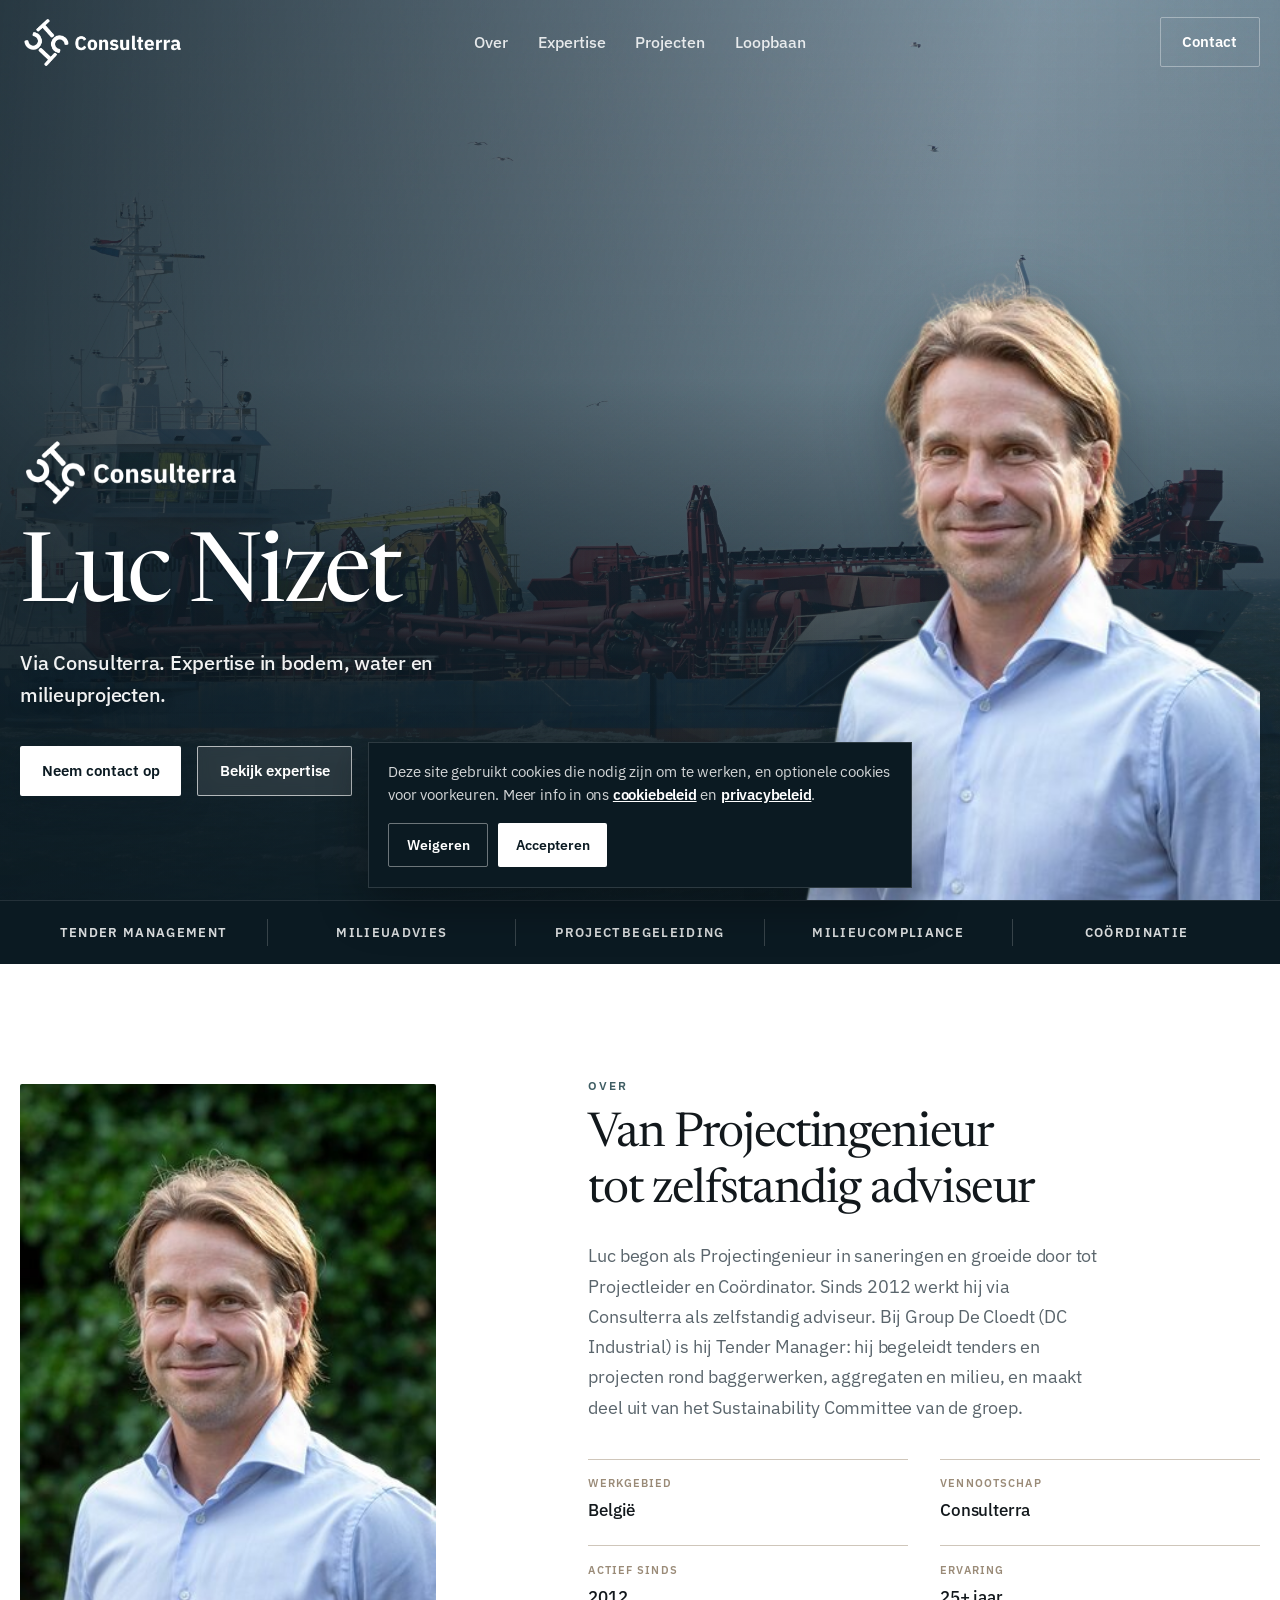
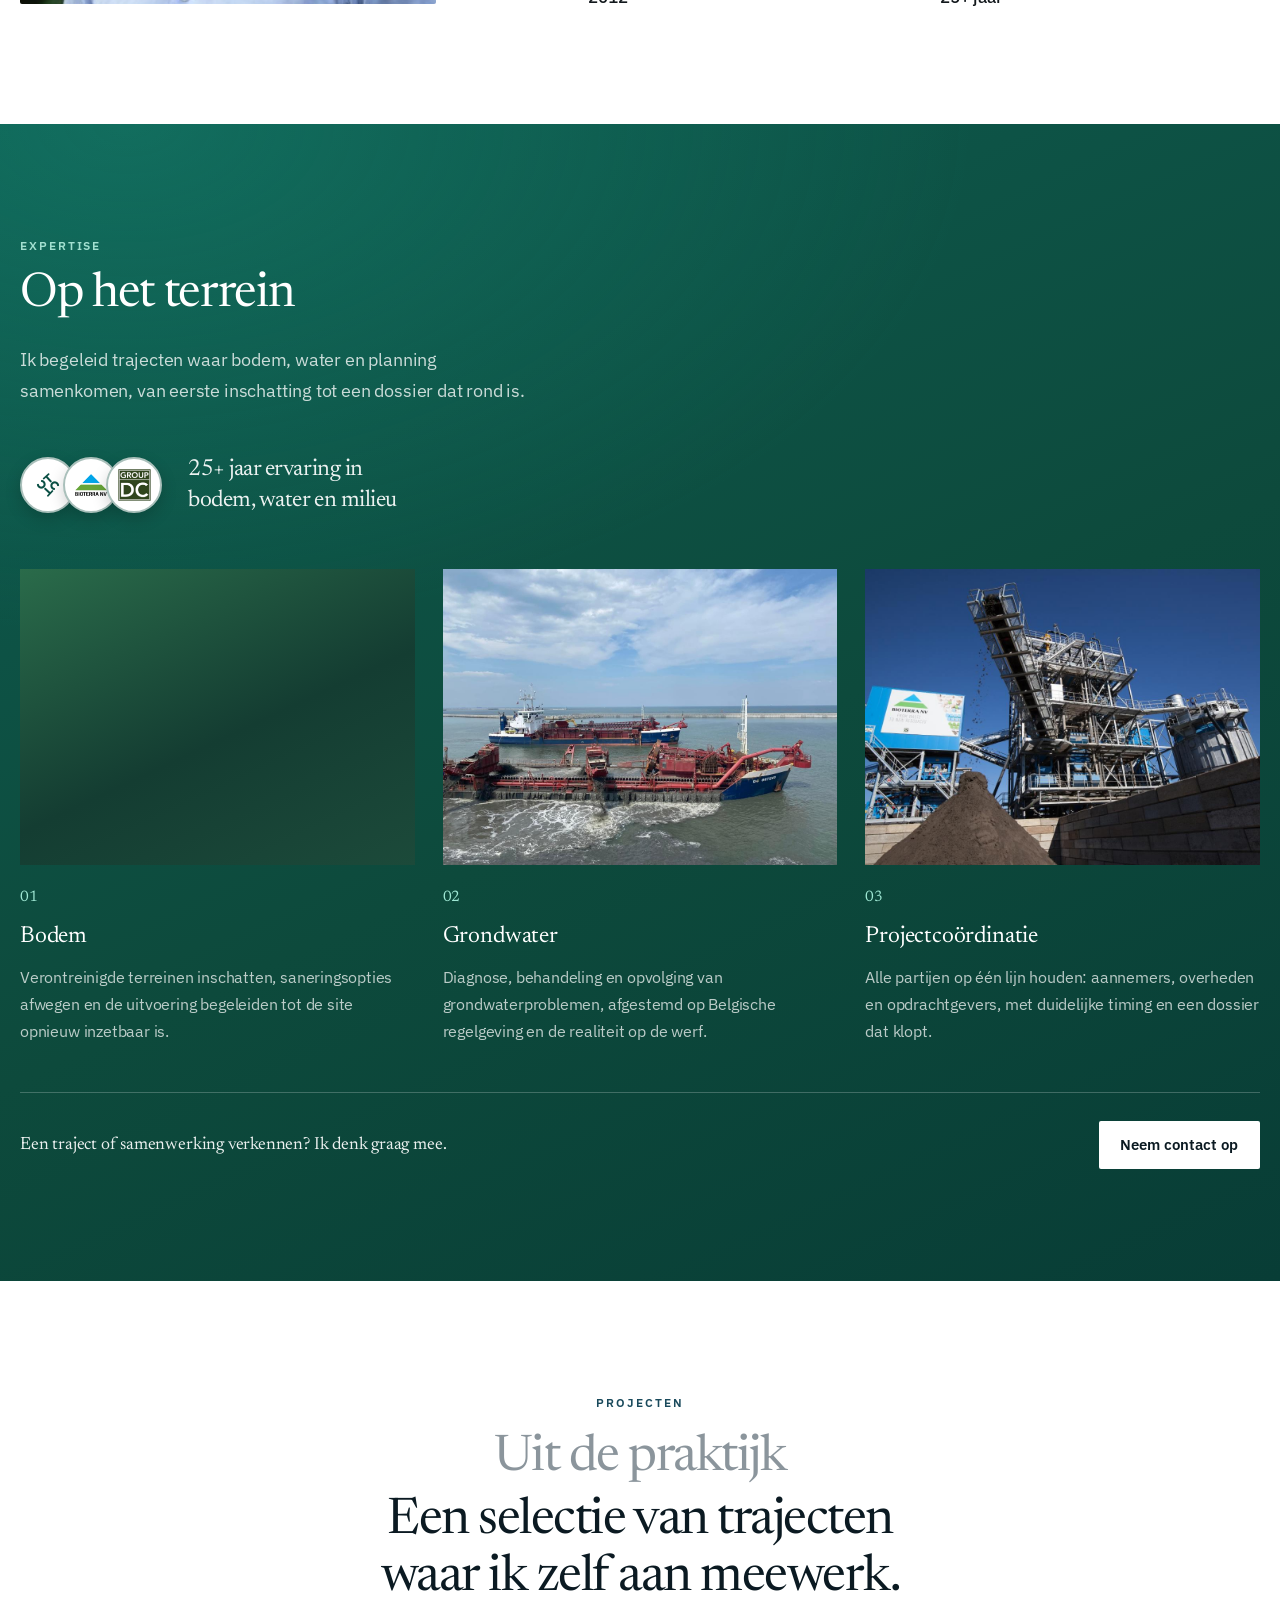
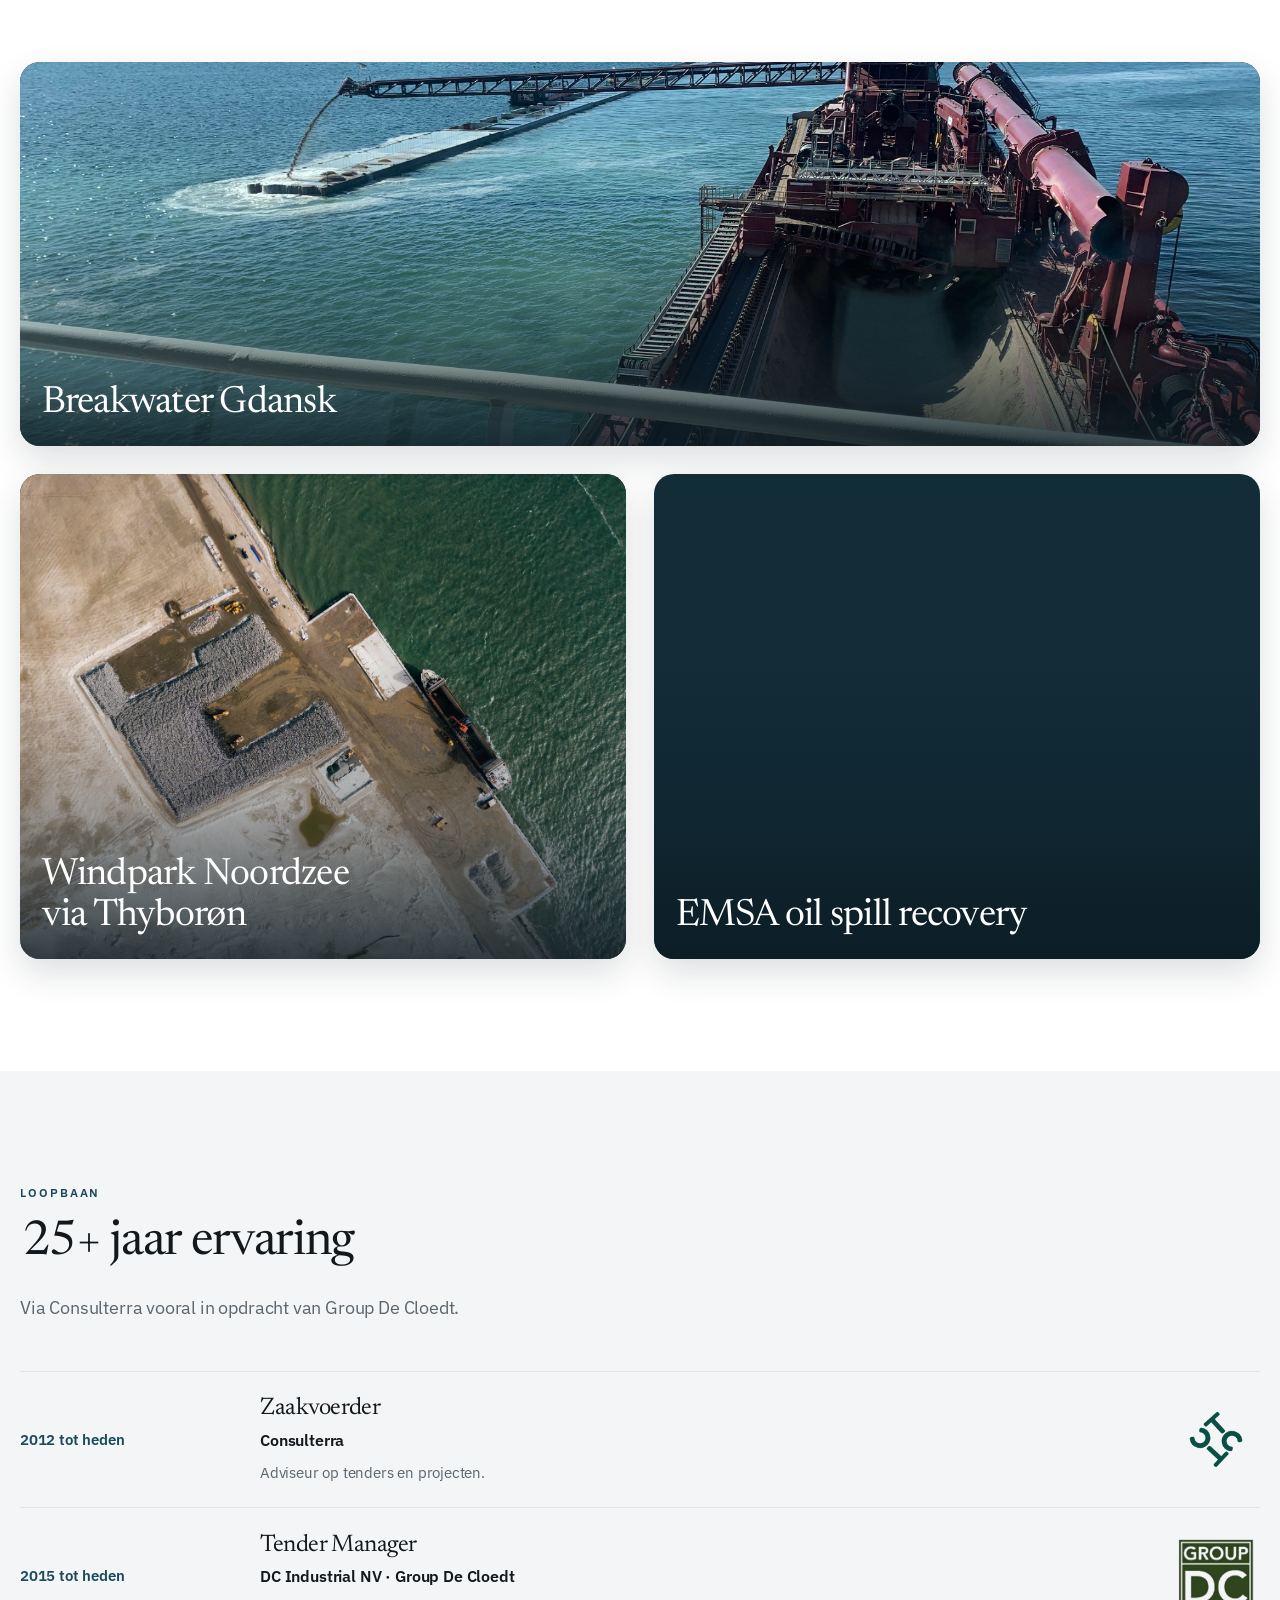
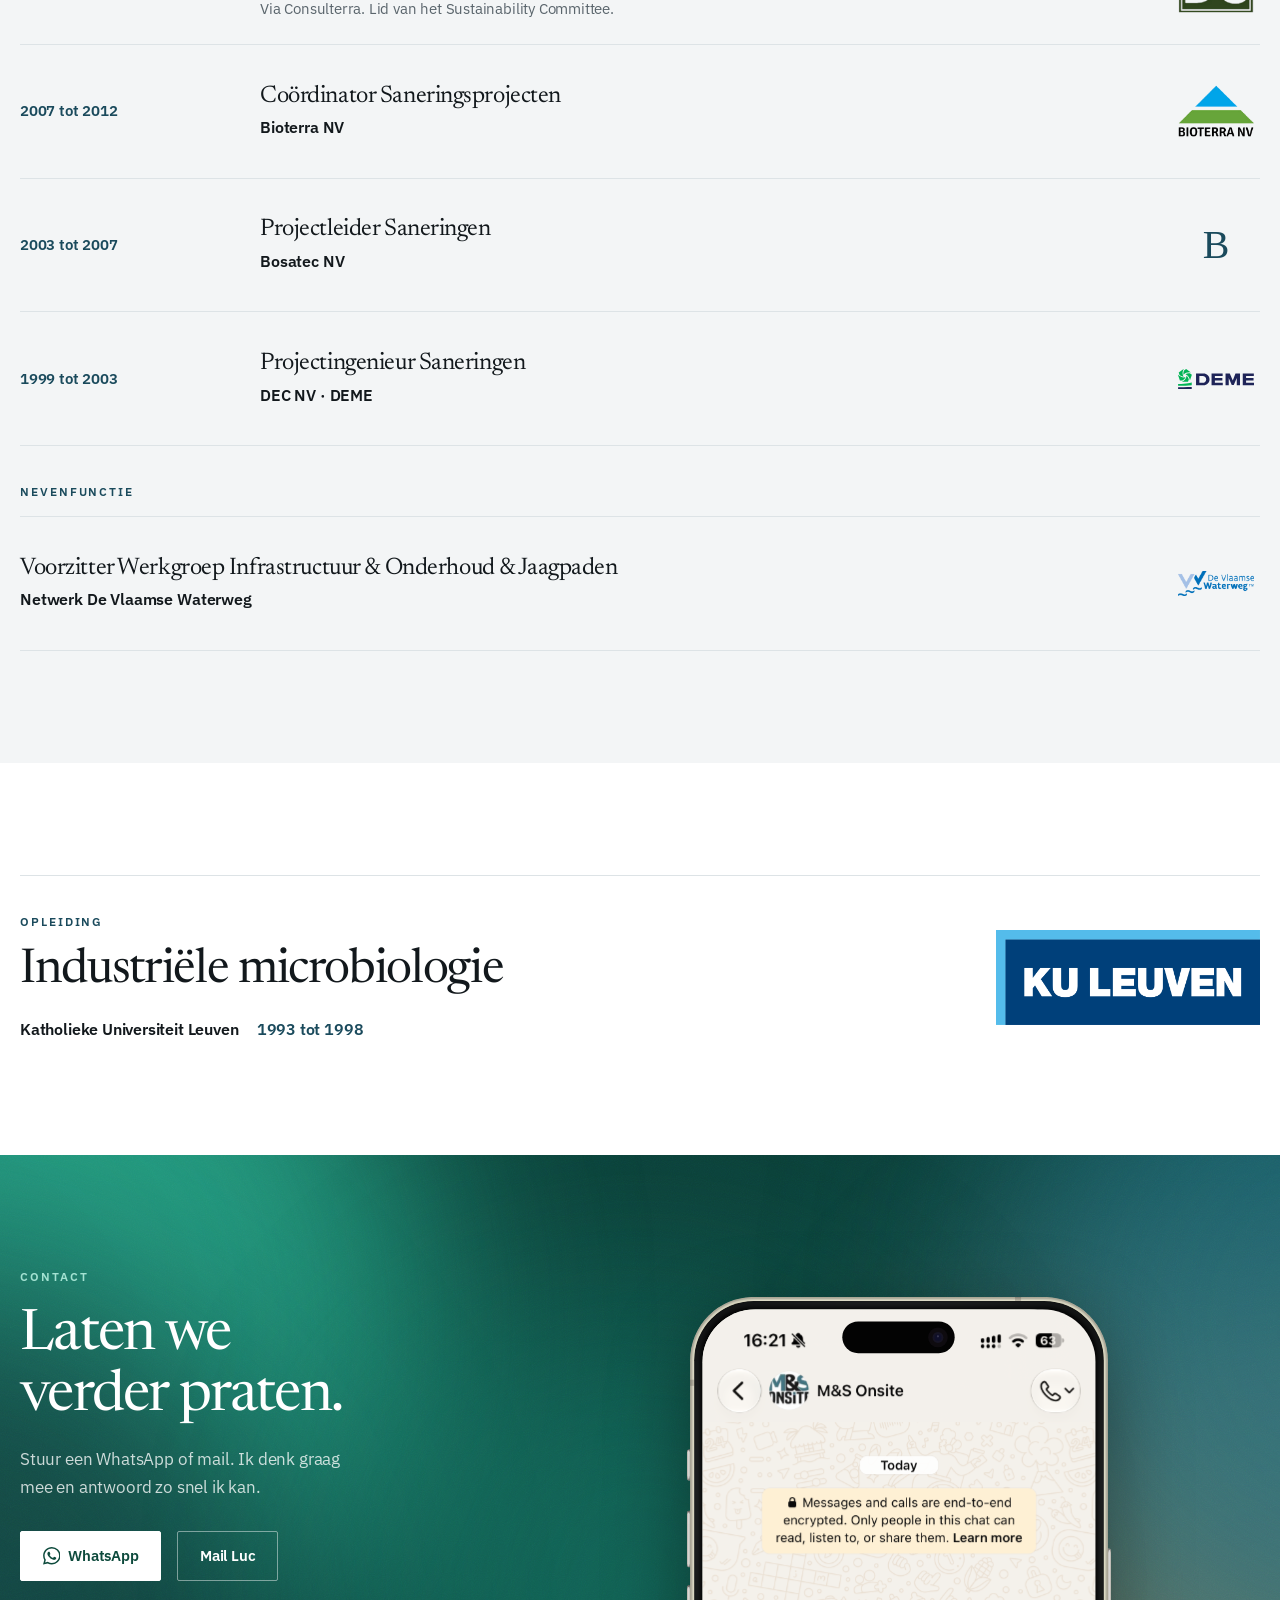
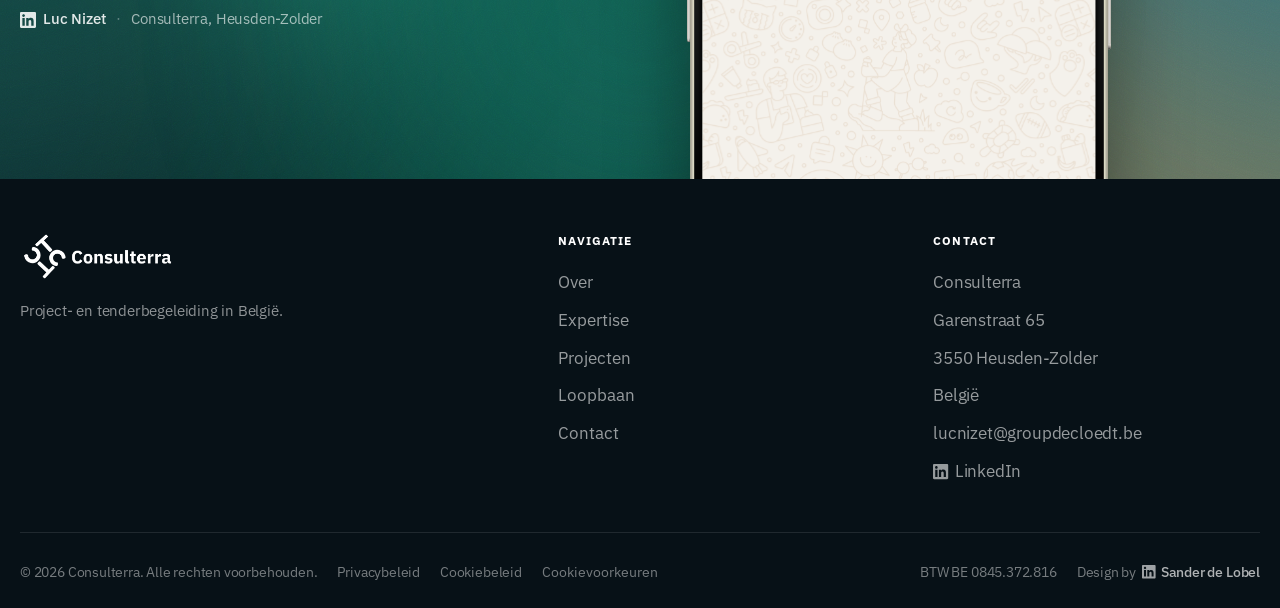
==== commit 07b9e77d: "Refresh contact, projects intro, and expertise proof strip. Add a WhatsApp phone mockup and brand me" ====
--- a/index.html
+++ b/index.html
@@ -238,6 +238,44 @@
             </p>
           </div>
 
+          <div class="proof-callout reveal">
+            <div class="proof-logos" aria-hidden="true">
+              <span class="proof-logo">
+                <img
+                  src="favicon_io/android-chrome-512x512.png"
+                  alt=""
+                  width="80"
+                  height="80"
+                  loading="lazy"
+                  decoding="async"
+                />
+              </span>
+              <span class="proof-logo">
+                <img
+                  src="images/logos/bioterra.png"
+                  alt=""
+                  width="80"
+                  height="80"
+                  loading="lazy"
+                  decoding="async"
+                />
+              </span>
+              <span class="proof-logo">
+                <img
+                  src="images/logos/groupdecloedt.png"
+                  alt=""
+                  width="80"
+                  height="80"
+                  loading="lazy"
+                  decoding="async"
+                />
+              </span>
+            </div>
+            <p class="proof-text">
+              25+ jaar ervaring in bodem, water en milieu
+            </p>
+          </div>
+
           <div class="expertise-grid">
             <article class="expertise-panel reveal">
               <figure class="media-ph media-ph-soil media-photo">
@@ -317,12 +355,14 @@
       <!-- Projecten -->
       <section class="section section-projects" id="projecten" aria-labelledby="projects-heading">
         <div class="container">
-          <div class="section-head reveal">
+          <div class="projects-intro reveal">
             <p class="eyebrow">Projecten</p>
-            <h2 id="projects-heading">Uit de praktijk</h2>
-            <p class="section-lead">
-              Een selectie van trajecten waar ik zelf aan meewerk.
-            </p>
+            <h2 id="projects-heading" class="projects-title">
+              <span class="projects-title-muted">Uit de praktijk</span>
+              <span class="projects-title-strong"
+                >Een selectie van trajecten waar ik zelf aan meewerk.</span
+              >
+            </h2>
           </div>
 
           <div class="projects-stack">
@@ -632,66 +672,25 @@
 
       <!-- Contact -->
       <section class="section section-contact" id="contact" aria-labelledby="contact-heading">
+        <div class="contact-mesh" aria-hidden="true">
+          <span class="contact-mesh-blob contact-mesh-blob--teal"></span>
+          <span class="contact-mesh-blob contact-mesh-blob--sand"></span>
+          <span class="contact-mesh-blob contact-mesh-blob--accent"></span>
+          <span class="contact-mesh-blob contact-mesh-blob--deep"></span>
+          <span class="contact-mesh-blob contact-mesh-blob--glow"></span>
+        </div>
         <div class="container">
-          <div class="contact-main reveal">
-              <div class="contact-intro">
-                <p class="eyebrow light">Contact</p>
-                <h2 id="contact-heading">Neem contact op</h2>
-                <p class="contact-lead">
-                  Wil je een traject of samenwerking scherp stellen? Mail me of
-                  stuur een WhatsApp. Ik denk graag mee en antwoord zo snel ik
-                  kan. Je vindt me ook op LinkedIn.
-                </p>
-              </div>
-
-              <dl class="contact-details">
-                <div class="contact-row">
-                  <dt>Vennootschap</dt>
-                  <dd>Consulterra</dd>
-                </div>
-                <div class="contact-row">
-                  <dt>Zetel</dt>
-                  <dd>
-                    Garenstraat 65<br />
-                    3550 Heusden-Zolder<br />
-                    België
-                  </dd>
-                </div>
-                <div class="contact-row">
-                  <dt>E-mail</dt>
-                  <dd>
-                    <a class="contact-mail" href="mailto:lucnizet@groupdecloedt.be"
-                      >lucnizet@groupdecloedt.be</a
-                    >
-                  </dd>
-                </div>
-                <div class="contact-row">
-                  <dt>LinkedIn</dt>
-                  <dd>
-                    <a
-                      class="link-linkedin"
-                      href="https://www.linkedin.com/in/luc-nizet-83135ba/"
-                      target="_blank"
-                      rel="noopener noreferrer"
-                    >
-                      <svg class="icon-linkedin" xmlns="http://www.w3.org/2000/svg" viewBox="0 0 24 24" width="24" height="24" aria-hidden="true" focusable="false">
-                        <path
-                          fill="currentColor"
-                          d="M20.447 20.452h-3.554v-5.569c0-1.328-.027-3.037-1.852-3.037-1.853 0-2.136 1.445-2.136 2.939v5.667H9.351V9h3.414v1.561h.046c.477-.9 1.637-1.85 3.37-1.85 3.601 0 4.267 2.37 4.267 5.455v6.286zM5.337 7.433c-1.144 0-2.063-.926-2.063-2.065 0-1.138.92-2.063 2.063-2.063 1.14 0 2.064.925 2.064 2.063 0 1.139-.925 2.065-2.064 2.065zm1.782 13.019H3.555V9h3.564v11.452zM22.225 0H1.771C.792 0 0 .774 0 1.729v20.542C0 23.227.792 24 1.771 24h20.451C23.2 24 24 23.227 24 22.271V1.729C24 .774 23.2 0 22.222 0h.003z"
-                        />
-                      </svg>
-                      <span>Luc Nizet</span>
-                    </a>
-                  </dd>
-                </div>
-              </dl>
-
+          <div class="contact-cta reveal">
+            <div class="contact-cta-copy">
+              <p class="eyebrow light">Contact</p>
+              <h2 id="contact-heading">Laten we verder praten.</h2>
+              <p class="contact-cta-sub">
+                Stuur een WhatsApp of mail. Ik denk graag mee en antwoord zo
+                snel ik kan.
+              </p>
               <div class="contact-actions">
-                <a class="btn btn-contact-primary" href="mailto:lucnizet@groupdecloedt.be">
-                  Mail Luc
-                </a>
                 <a
-                  class="btn btn-contact-ghost btn-whatsapp"
+                  class="btn btn-contact-primary btn-whatsapp"
                   href="https://wa.me/32493772634"
                   target="_blank"
                   rel="noopener noreferrer"
@@ -704,7 +703,45 @@
                   </svg>
                   <span>WhatsApp</span>
                 </a>
-              </div>
+                <a class="btn btn-contact-ghost" href="mailto:lucnizet@groupdecloedt.be">
+                  Mail Luc
+                </a>
+              </div>
+              <p class="contact-cta-meta">
+                <a
+                  class="link-linkedin"
+                  href="https://www.linkedin.com/in/luc-nizet-83135ba/"
+                  target="_blank"
+                  rel="noopener noreferrer"
+                >
+                  <svg class="icon-linkedin" xmlns="http://www.w3.org/2000/svg" viewBox="0 0 24 24" width="24" height="24" aria-hidden="true" focusable="false">
+                    <path
+                      fill="currentColor"
+                      d="M20.447 20.452h-3.554v-5.569c0-1.328-.027-3.037-1.852-3.037-1.853 0-2.136 1.445-2.136 2.939v5.667H9.351V9h3.414v1.561h.046c.477-.9 1.637-1.85 3.37-1.85 3.601 0 4.267 2.37 4.267 5.455v6.286zM5.337 7.433c-1.144 0-2.063-.926-2.063-2.065 0-1.138.92-2.063 2.063-2.063 1.14 0 2.064.925 2.064 2.063 0 1.139-.925 2.065-2.064 2.065zm1.782 13.019H3.555V9h3.564v11.452zM22.225 0H1.771C.792 0 0 .774 0 1.729v20.542C0 23.227.792 24 1.771 24h20.451C23.2 24 24 23.227 24 22.271V1.729C24 .774 23.2 0 22.222 0h.003z"
+                    />
+                  </svg>
+                  <span>Luc Nizet</span>
+                </a>
+                <span class="contact-cta-sep" aria-hidden="true">·</span>
+                <span>Consulterra, Heusden-Zolder</span>
+              </p>
+            </div>
+            <a
+              class="contact-phone"
+              href="https://wa.me/32493772634"
+              target="_blank"
+              rel="noopener noreferrer"
+              aria-label="WhatsApp Luc Nizet"
+              tabindex="-1"
+            >
+              <img
+                src="images/iphonewhatsappmockup.svg"
+                alt=""
+                width="415"
+                height="843"
+                decoding="async"
+              />
+            </a>
           </div>
         </div>
       </section>
--- a/css/styles.css
+++ b/css/styles.css
@@ -1080,6 +1080,73 @@
   color: color-mix(in srgb, var(--white) 78%, transparent);
 }
 
+.proof-callout {
+  display: flex;
+  flex-wrap: wrap;
+  align-items: center;
+  gap: 1rem 1.35rem;
+  margin: 2rem 0 2.75rem;
+}
+
+.proof-logos {
+  display: flex;
+  align-items: center;
+  flex-shrink: 0;
+}
+
+.proof-logo {
+  display: grid;
+  place-items: center;
+  width: 3.15rem;
+  height: 3.15rem;
+  margin-left: -0.7rem;
+  border-radius: 50%;
+  background: var(--white);
+  border: 2px solid color-mix(in srgb, var(--field-deep) 35%, var(--white));
+  box-shadow: 0 6px 16px rgba(0, 0, 0, 0.18);
+  overflow: hidden;
+}
+
+.proof-logo:first-child {
+  margin-left: 0;
+}
+
+.proof-logo img {
+  display: block;
+  width: 62%;
+  height: 62%;
+  object-fit: contain;
+}
+
+.proof-text {
+  margin: 0;
+  max-width: 22rem;
+  font-family: var(--font-display);
+  font-size: clamp(1.15rem, 2.8vw, 1.45rem);
+  font-weight: 400;
+  line-height: 1.35;
+  letter-spacing: -0.02em;
+  color: color-mix(in srgb, var(--white) 92%, transparent);
+  text-wrap: balance;
+}
+
+@media (min-width: 768px) {
+  .proof-callout {
+    margin: 2.35rem 0 3.25rem;
+    gap: 1.15rem 1.6rem;
+  }
+
+  .proof-logo {
+    width: 3.5rem;
+    height: 3.5rem;
+    margin-left: -0.8rem;
+  }
+
+  .proof-logo:first-child {
+    margin-left: 0;
+  }
+}
+
 .expertise-grid {
   display: grid;
   gap: 1.75rem;
@@ -1207,6 +1274,53 @@
 .section-projects {
   background: var(--white);
   overflow-x: clip;
+}
+
+.projects-intro {
+  text-align: center;
+  margin: 0 auto 2.75rem;
+  max-width: 40rem;
+}
+
+.projects-intro .eyebrow {
+  margin-bottom: 1rem;
+}
+
+.projects-title {
+  display: flex;
+  flex-direction: column;
+  align-items: center;
+  gap: 0.35rem;
+  margin: 0;
+  font-size: clamp(1.85rem, 5.5vw, 3.15rem);
+  line-height: 1.12;
+  letter-spacing: -0.03em;
+  text-wrap: balance;
+}
+
+.projects-title-muted,
+.projects-title-strong {
+  display: block;
+  max-width: 18ch;
+}
+
+.projects-title-muted {
+  color: var(--faint);
+}
+
+.projects-title-strong {
+  color: var(--navy);
+  max-width: 22ch;
+}
+
+@media (min-width: 768px) {
+  .projects-intro {
+    margin-bottom: 3.5rem;
+  }
+
+  .projects-title {
+    gap: 0.45rem;
+  }
 }
 
 .projects-stack {
@@ -1705,19 +1819,123 @@
   }
 }
 
-/* Contact — felle CTA-sectie */
-
-.section-contact {
-  background:
-    radial-gradient(90% 70% at 85% 20%, color-mix(in srgb, var(--field-glow) 42%, transparent), transparent 50%),
-    linear-gradient(145deg, var(--field) 0%, var(--field-deep) 48%, #083830 100%);
+/* Contact — full-bleed mesh in merkkleuren */
+
+.section.section-contact {
+  position: relative;
+  overflow: hidden;
+  isolation: isolate;
   color: var(--white);
-  padding: 5.5rem 0 6rem;
-}
-
-@media (min-width: 768px) {
-  .section-contact {
-    padding: 7.5rem 0 8rem;
+  padding: 4.5rem 0 4rem;
+  background: #0c3f38;
+}
+
+.contact-mesh {
+  position: absolute;
+  inset: -12%;
+  z-index: 0;
+  pointer-events: none;
+  overflow: hidden;
+}
+
+.contact-mesh-blob {
+  position: absolute;
+  border-radius: 50%;
+  filter: blur(90px);
+  transform: translateZ(0);
+}
+
+.contact-mesh-blob--teal {
+  width: min(58rem, 85vw);
+  height: min(58rem, 85vw);
+  top: -28%;
+  left: -22%;
+  background: #2ec4a0;
+  opacity: 0.72;
+}
+
+.contact-mesh-blob--accent {
+  width: min(48rem, 72vw);
+  height: min(48rem, 72vw);
+  top: -18%;
+  right: -20%;
+  background: #1f6f82;
+  opacity: 0.7;
+}
+
+.contact-mesh-blob--sand {
+  width: min(52rem, 78vw);
+  height: min(52rem, 78vw);
+  bottom: -30%;
+  right: -18%;
+  background: #c4a882;
+  opacity: 0.55;
+}
+
+.contact-mesh-blob--deep {
+  width: min(50rem, 75vw);
+  height: min(50rem, 75vw);
+  bottom: -28%;
+  left: -20%;
+  background: #0b1a22;
+  opacity: 0.65;
+}
+
+.contact-mesh-blob--glow {
+  width: min(36rem, 55vw);
+  height: min(36rem, 55vw);
+  top: 28%;
+  left: 32%;
+  background: #1a8f7a;
+  opacity: 0.45;
+}
+
+.section.section-contact::after {
+  content: '';
+  position: absolute;
+  inset: 0;
+  z-index: 0;
+  pointer-events: none;
+  opacity: 0.18;
+  mix-blend-mode: soft-light;
+  background-image: url("data:image/svg+xml,%3Csvg viewBox='0 0 200 200' xmlns='http://www.w3.org/2000/svg'%3E%3Cfilter id='n'%3E%3CfeTurbulence type='fractalNoise' baseFrequency='0.85' numOctaves='4' stitchTiles='stitch'/%3E%3C/filter%3E%3Crect width='100%25' height='100%25' filter='url(%23n)'/%3E%3C/svg%3E");
+  background-size: 180px 180px;
+}
+
+@media (min-width: 900px) {
+  .section.section-contact {
+    padding: 7rem 0 0;
+  }
+
+  .contact-mesh-blob {
+    filter: blur(110px);
+  }
+}
+
+@media (prefers-reduced-motion: reduce) {
+  .contact-mesh-blob {
+    filter: blur(70px);
+  }
+}
+
+.section-contact .container {
+  position: relative;
+  z-index: 1;
+}
+
+.contact-cta {
+  position: relative;
+  display: grid;
+  align-items: start;
+  min-height: 0;
+  padding-bottom: 0;
+}
+
+@media (min-width: 900px) {
+  .contact-cta {
+    grid-template-columns: minmax(0, 1fr) minmax(0, 1fr);
+    column-gap: 2rem;
+    min-height: 32rem;
   }
 }
 
@@ -1725,94 +1943,42 @@
   color: color-mix(in srgb, #b6f0e0 88%, transparent);
 }
 
-.contact-main {
+.contact-cta-copy {
+  position: relative;
+  z-index: 1;
   display: grid;
-  gap: 2.5rem;
-  min-width: 0;
-  max-width: 40rem;
+  gap: 0;
+  max-width: 28rem;
+  padding-bottom: 0;
 }
 
 .section-contact h2 {
   color: var(--white);
-  font-size: clamp(1.85rem, 7vw, 3.2rem);
+  font-size: clamp(2.15rem, 8.5vw, 3.55rem);
+  line-height: 1.08;
+  letter-spacing: -0.03em;
   overflow-wrap: anywhere;
-}
-
-.contact-lead {
-  margin: 1.35rem 0 0;
+  text-wrap: balance;
+  max-width: 14ch;
+  margin: 0.35rem 0 0;
+}
+
+.contact-cta-sub {
+  margin: 1.15rem 0 0;
   color: color-mix(in srgb, var(--white) 78%, transparent);
-  max-width: 32rem;
-  font-size: 1.1rem;
-  line-height: 1.72;
+  font-size: 1.05rem;
+  line-height: 1.65;
   letter-spacing: -0.01em;
-}
-
-.contact-details {
-  margin: 0;
-  padding: 0;
-  display: grid;
-  gap: 1.65rem;
-  border: 0;
-}
-
-.contact-row {
-  display: grid;
-  grid-template-columns: 1fr;
-  gap: 0.35rem;
-  padding: 0;
-  border: 0;
-  align-items: start;
-}
-
-@media (min-width: 400px) {
-  .contact-row {
-    grid-template-columns: 7.5rem 1fr;
-    gap: 1rem;
-  }
-}
-
-@media (min-width: 500px) {
-  .contact-row {
-    grid-template-columns: 9rem 1fr;
-    gap: 1.75rem;
-  }
-}
-
-.contact-row dt {
-  margin: 0;
-  font-size: 0.72rem;
-  font-weight: 600;
-  letter-spacing: 0.12em;
-  text-transform: uppercase;
-  color: color-mix(in srgb, #b6f0e0 75%, transparent);
-  padding-top: 0.2rem;
-}
-
-.contact-row dd {
-  margin: 0;
-  color: color-mix(in srgb, var(--white) 92%, transparent);
-  line-height: 1.65;
-  font-size: 1.02rem;
-}
-
-.contact-mail {
-  color: inherit;
-  text-decoration: underline;
-  text-underline-offset: 0.18em;
-  text-decoration-color: color-mix(in srgb, var(--white) 35%, transparent);
-  overflow-wrap: anywhere;
-}
-
-.contact-mail:hover {
-  color: #d4fff3;
-  text-decoration-color: currentColor;
+  max-width: 22rem;
 }
 
 .contact-actions {
   display: flex;
+  flex-direction: column;
   flex-wrap: wrap;
-  align-items: center;
-  gap: 0.75rem 1rem;
+  align-items: stretch;
+  gap: 0.65rem;
+  margin-top: 1.7rem;
 }
 
 .btn-contact-primary,
@@ -1821,14 +1987,79 @@
   align-items: center;
   justify-content: center;
   gap: 0.5rem;
-  min-height: 2.9rem;
-  padding: 0.7rem 1.35rem;
+  min-height: 3.05rem;
+  padding: 0.75rem 1.35rem;
   border-radius: 2px;
-  font-size: 0.95rem;
+  font-size: 0.98rem;
   font-weight: 600;
   text-decoration: none;
   transition: background 0.25s var(--ease), color 0.25s var(--ease),
     border-color 0.25s var(--ease), transform 0.25s var(--ease);
+}
+
+@media (max-width: 899px) {
+  .section.section-contact {
+    padding: 3.5rem 0 3.75rem;
+  }
+
+  .contact-cta-copy {
+    max-width: none;
+  }
+
+  .section-contact h2 {
+    max-width: 12ch;
+    font-size: clamp(2.35rem, 11vw, 3.1rem);
+  }
+
+  .contact-cta-sub {
+    margin-top: 1rem;
+    max-width: 26rem;
+    font-size: 1.02rem;
+    line-height: 1.6;
+  }
+
+  .contact-actions {
+    margin-top: 1.85rem;
+  }
+
+  .contact-actions .btn-contact-primary,
+  .contact-actions .btn-contact-ghost {
+    width: 100%;
+  }
+
+  .contact-cta-meta {
+    flex-direction: column;
+    align-items: flex-start;
+    gap: 0.55rem;
+    margin-top: 2rem;
+    padding-top: 1.35rem;
+    border-top: 1px solid color-mix(in srgb, var(--white) 15%, transparent);
+  }
+
+  .contact-cta-sep {
+    display: none;
+  }
+}
+
+@media (min-width: 900px) {
+  .section-contact h2 {
+    max-width: 11ch;
+  }
+
+  .contact-actions {
+    flex-direction: row;
+    align-items: center;
+    gap: 0.75rem 1rem;
+    margin-top: 1.85rem;
+  }
+
+  .btn-contact-primary,
+  .btn-contact-ghost {
+    min-height: 2.9rem;
+    padding: 0.7rem 1.35rem;
+    font-size: 0.95rem;
+    width: auto;
+  }
 }
 
 .btn-whatsapp .icon-whatsapp {
@@ -1861,8 +2092,80 @@
   transform: translateY(-1px);
 }
 
+.contact-cta-meta {
+  display: flex;
+  flex-wrap: wrap;
+  align-items: center;
+  gap: 0.45rem 0.65rem;
+  margin: 1.75rem 0 0;
+  color: color-mix(in srgb, var(--white) 62%, transparent);
+  font-size: 0.92rem;
+  line-height: 1.4;
+}
+
+.contact-cta-sep {
+  opacity: 0.55;
+}
+
+.section-contact .link-linkedin {
+  color: color-mix(in srgb, var(--white) 88%, transparent);
+  font-size: inherit;
+}
+
 .section-contact .link-linkedin:hover {
   color: #d4fff3;
+}
+
+.contact-phone {
+  display: none;
+}
+
+@media (min-width: 900px) {
+  .contact-phone {
+    position: absolute;
+    left: auto;
+    right: 8%;
+    bottom: 0;
+    z-index: 1;
+    display: block;
+    width: min(24rem, 38vw);
+    margin: 0;
+    transform: translateY(44%);
+    transition: transform 0.55s var(--ease);
+    line-height: 0;
+    pointer-events: auto;
+  }
+
+  .contact-phone img {
+    display: block;
+    width: 100%;
+    height: auto;
+    filter: drop-shadow(0 22px 40px rgba(0, 0, 0, 0.4));
+    pointer-events: none;
+  }
+
+  .contact-phone:hover,
+  .contact-phone:focus-visible {
+    transform: translateY(38%);
+  }
+
+  .contact-phone:focus-visible {
+    outline: 2px solid color-mix(in srgb, #b6f0e0 80%, transparent);
+    outline-offset: 6px;
+  }
+}
+
+@media (min-width: 1200px) {
+  .contact-phone {
+    right: 12%;
+    width: min(26.5rem, 34vw);
+  }
+}
+
+@media (prefers-reduced-motion: reduce) {
+  .contact-phone {
+    transition: none;
+  }
 }
 
 /* LinkedIn — clean text link */
@@ -2364,10 +2667,6 @@
     padding: 3.25rem 0;
   }
 
-  .section-contact {
-    padding: 3.5rem 0 4rem;
-  }
-
   .cookie-actions {
     flex-direction: column;
   }
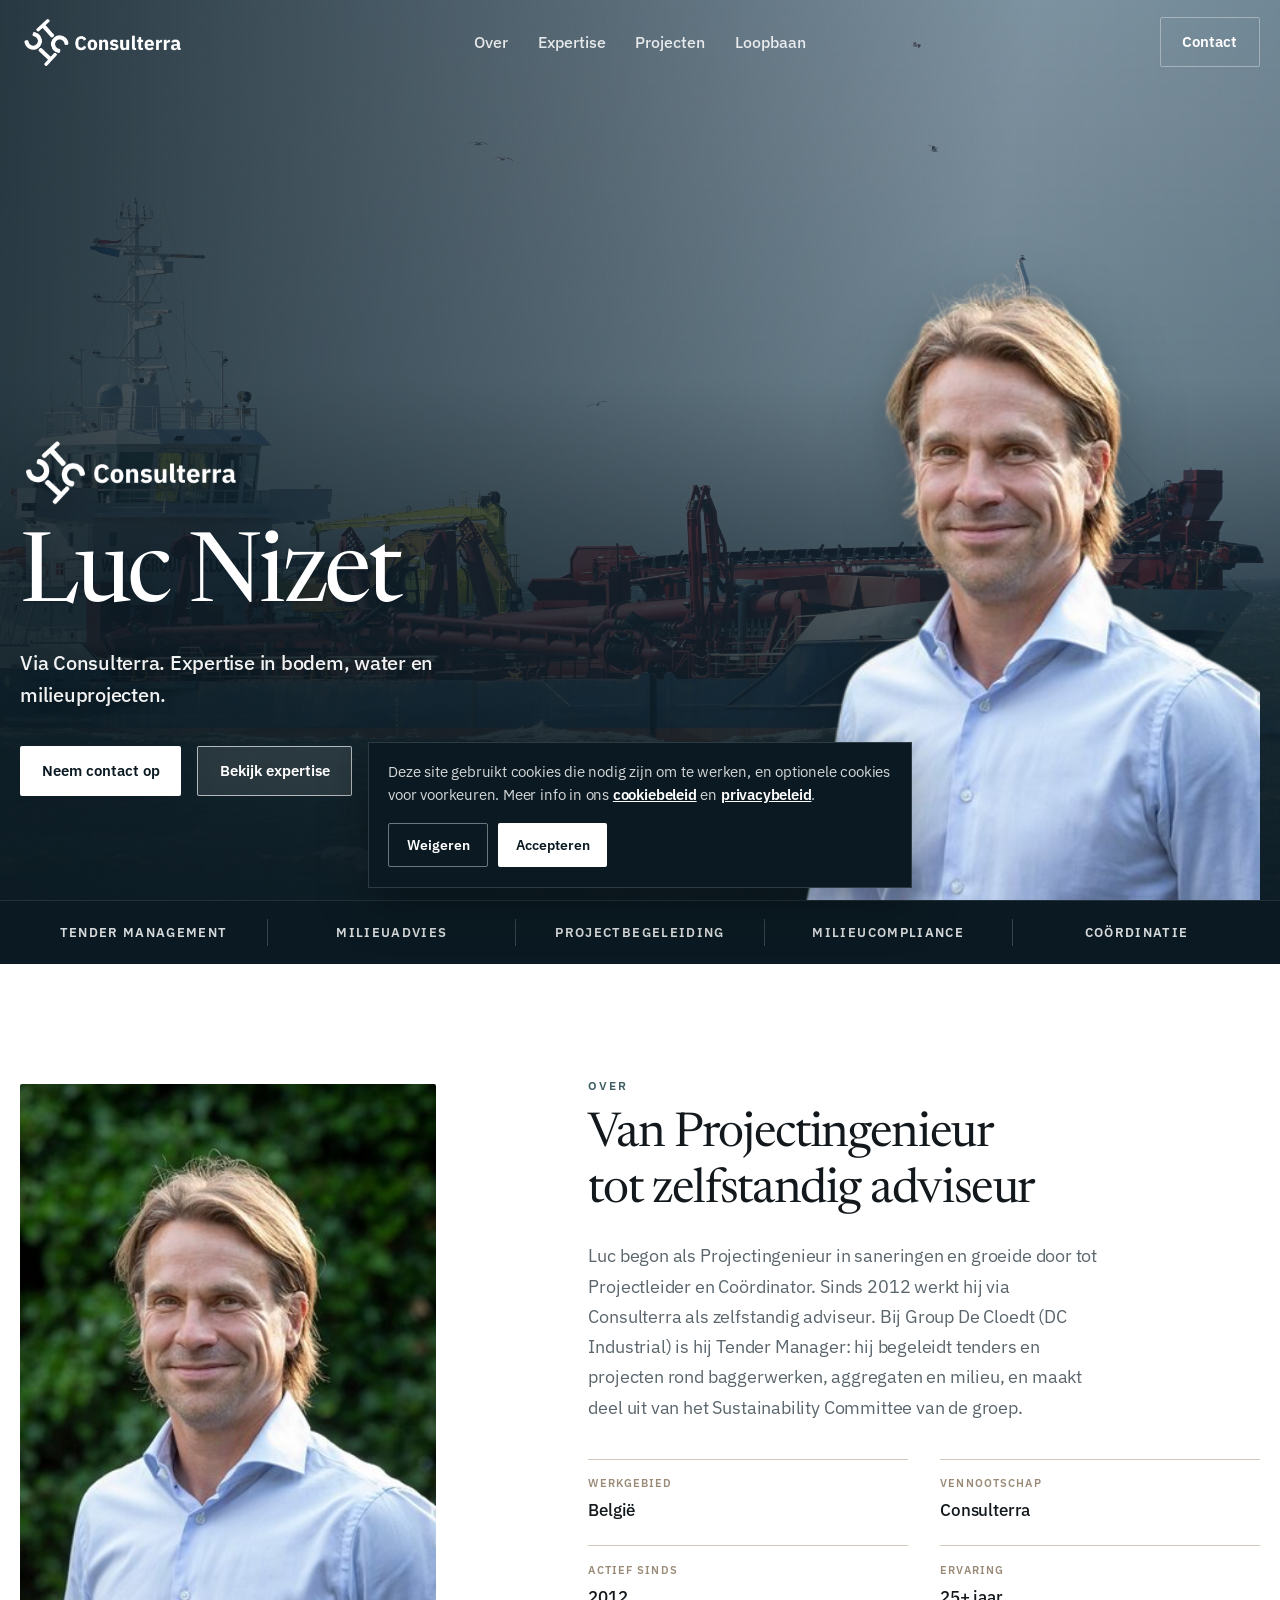
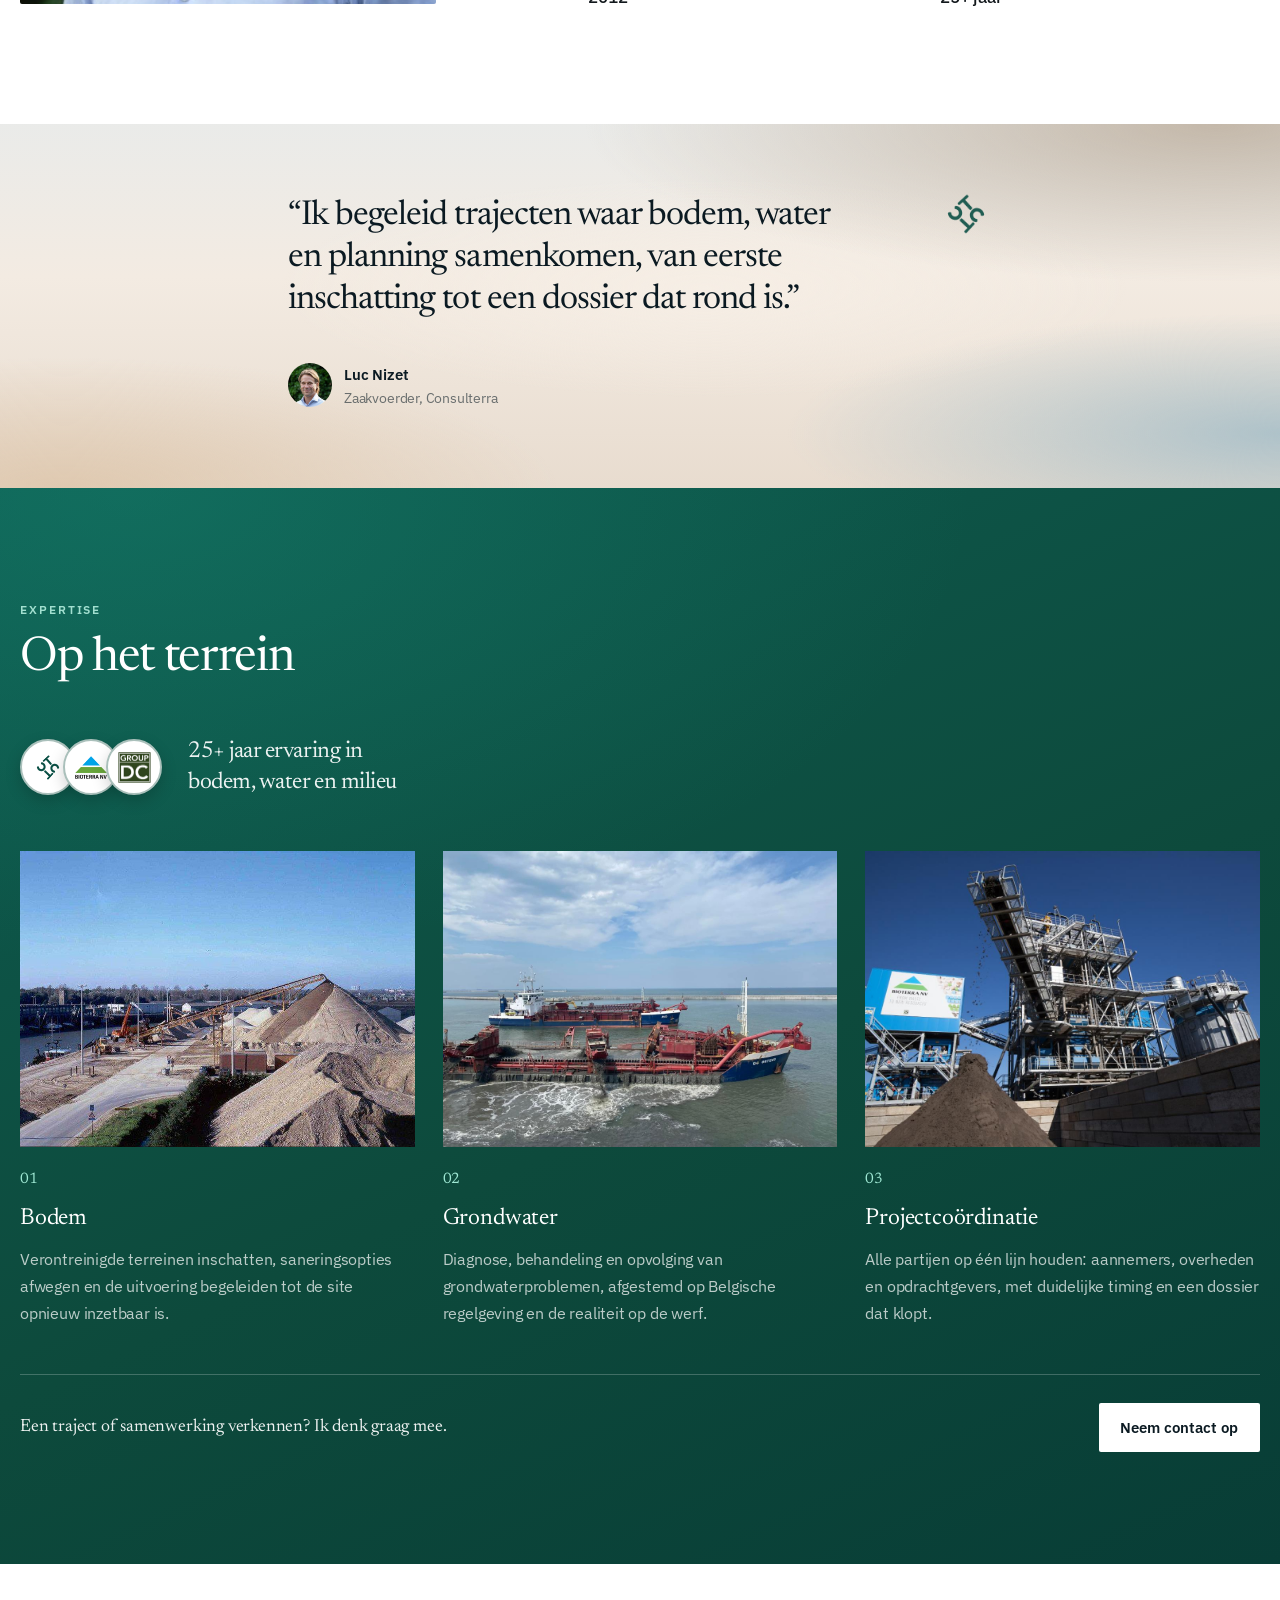
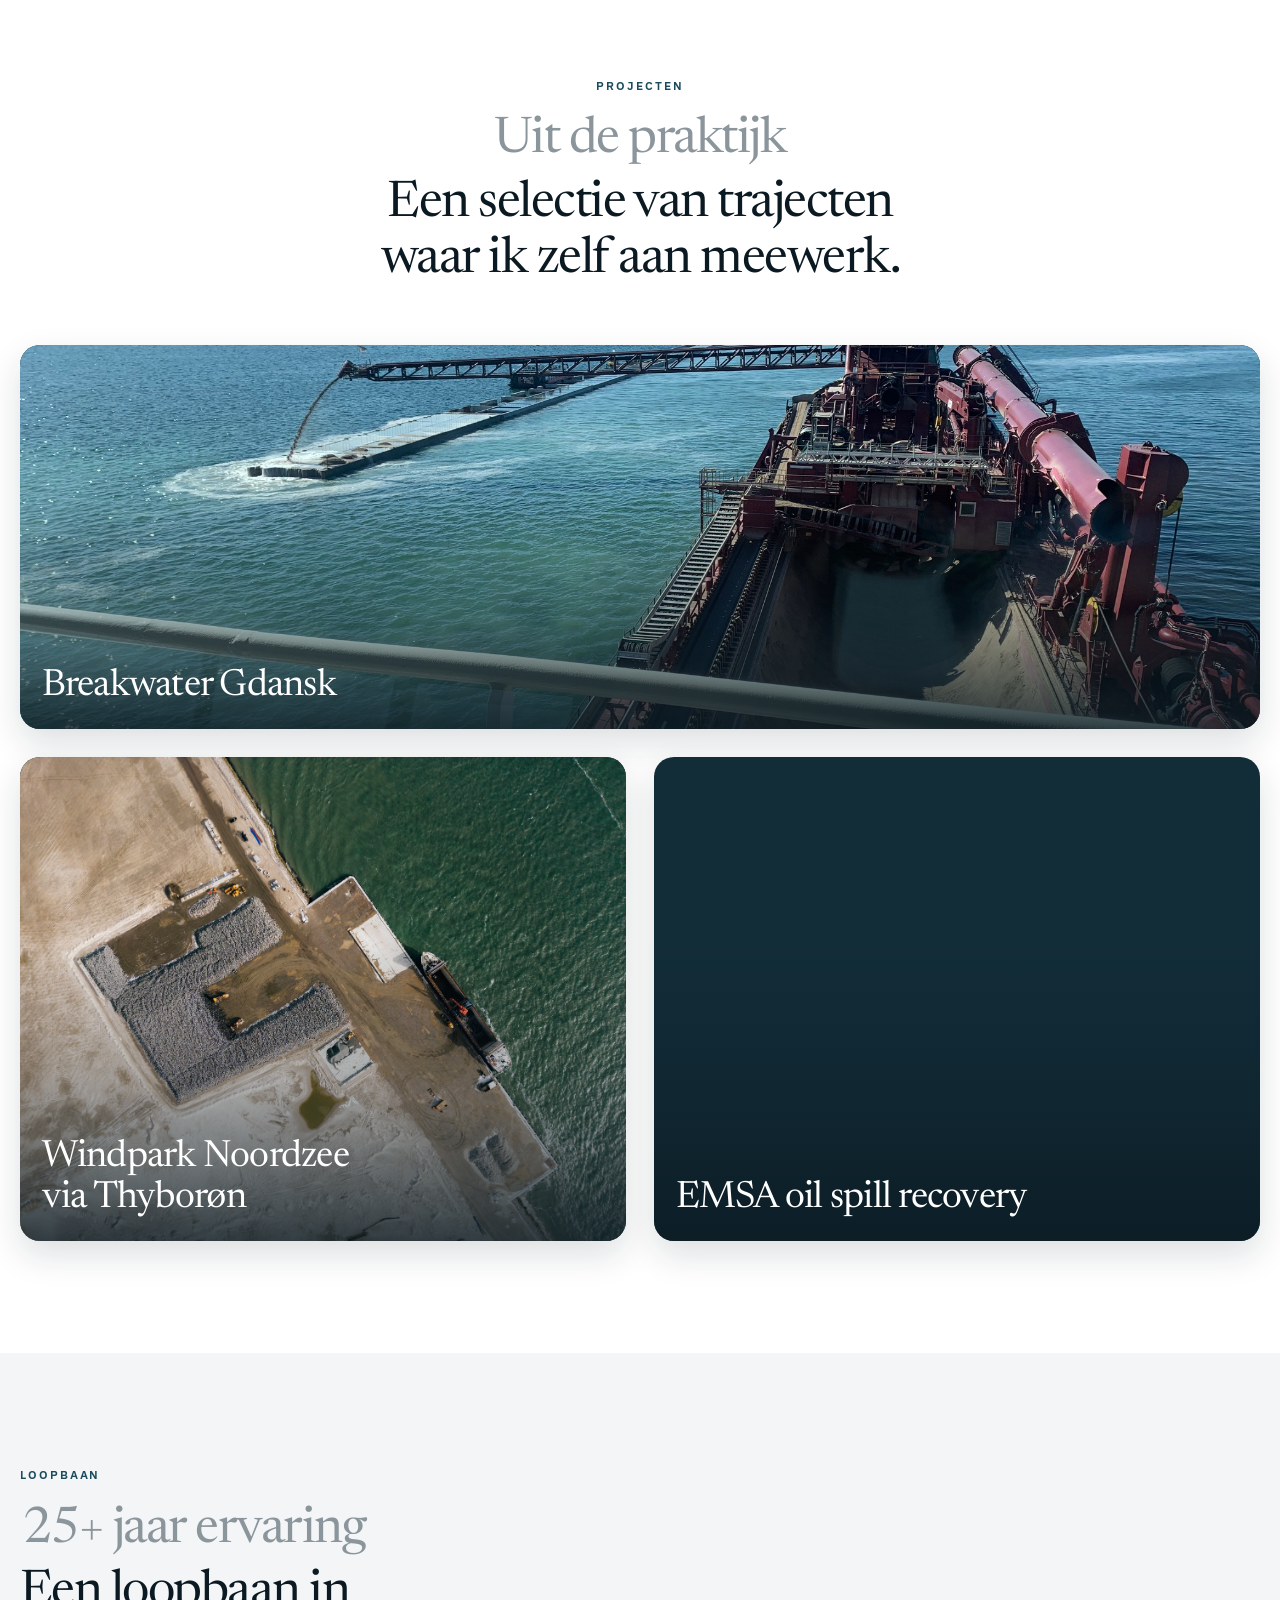
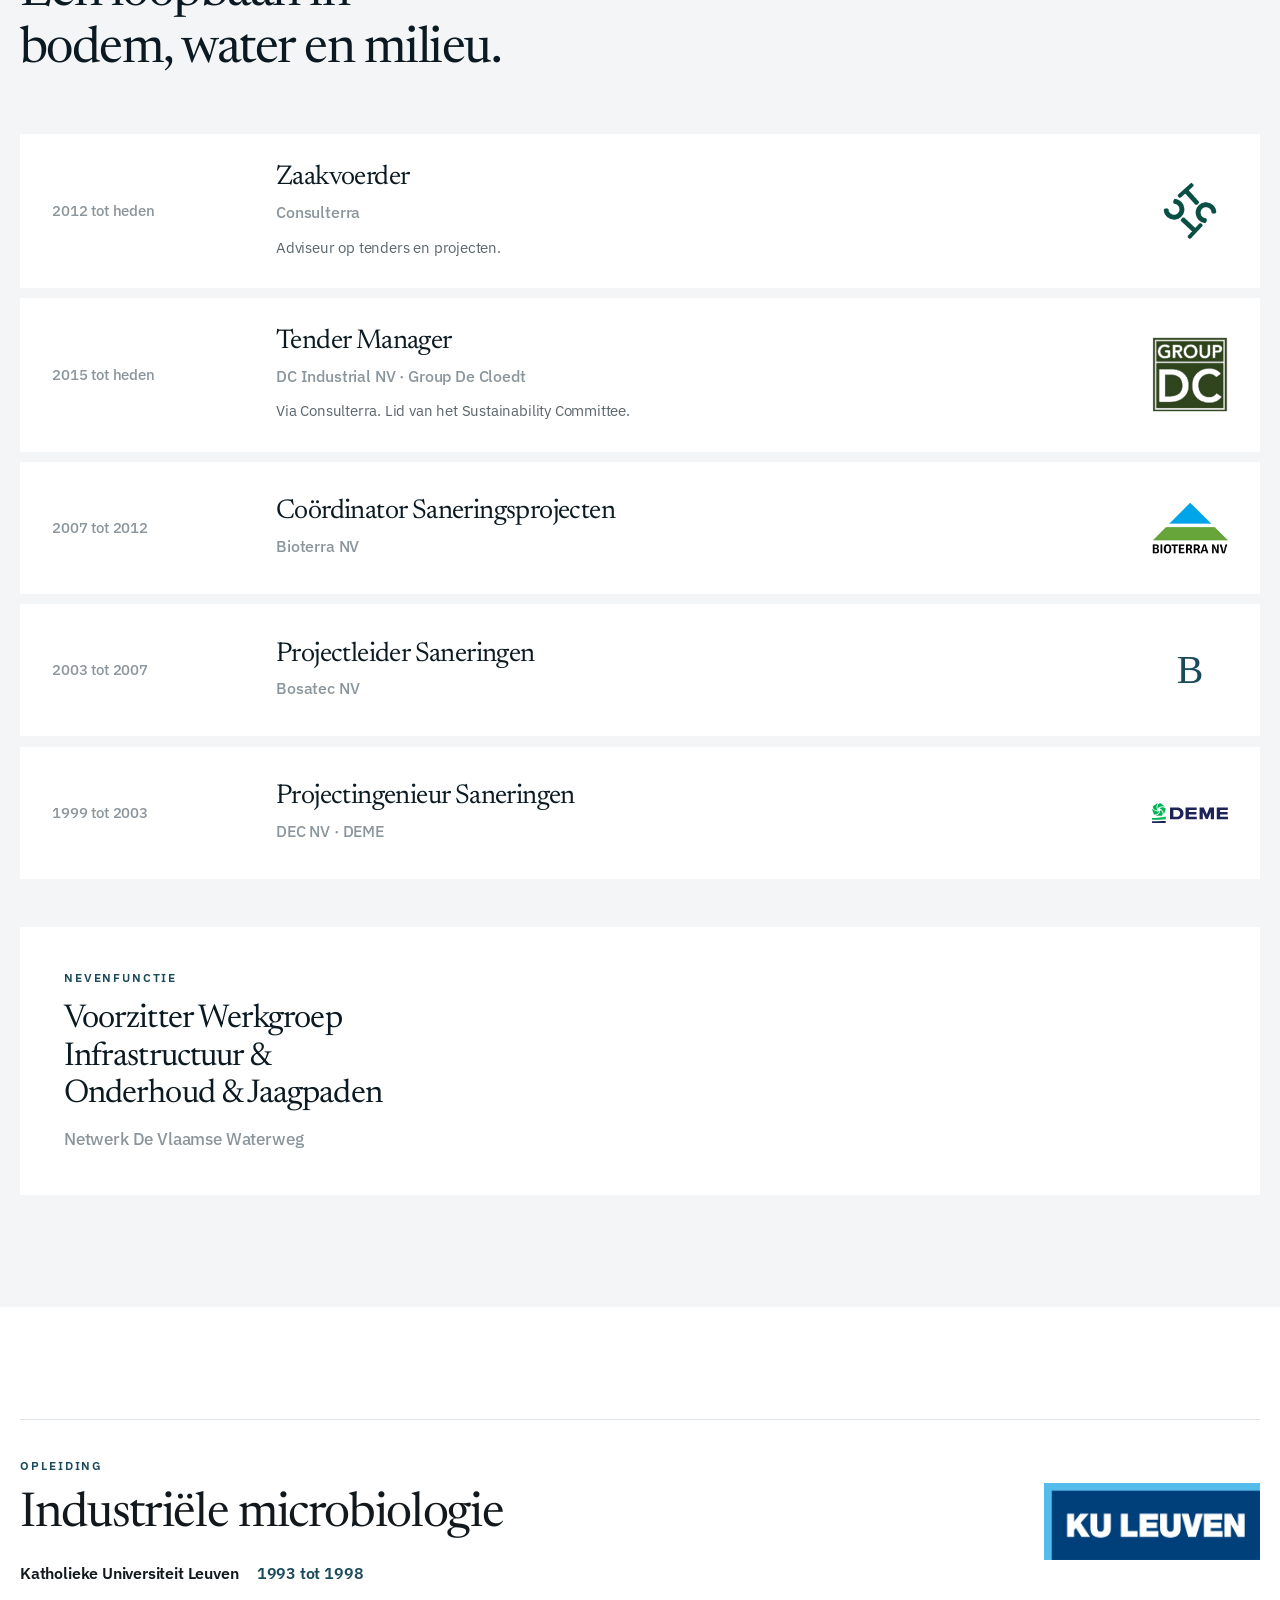
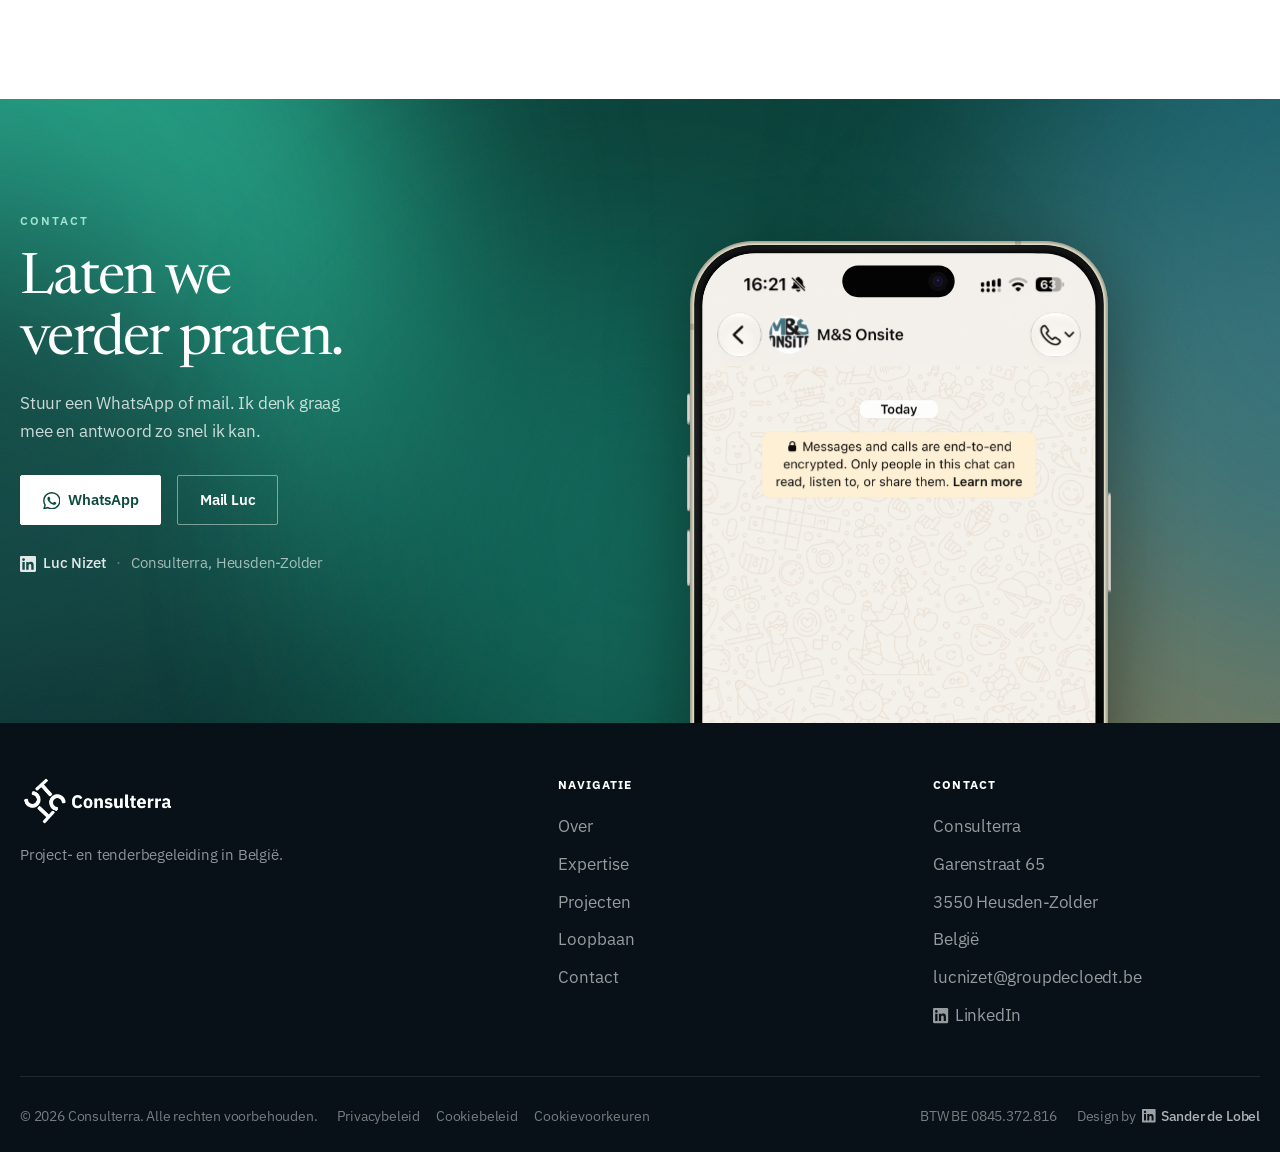
==== commit 2d64cc98: "Add quote band and refresh career, side role, and footer legal links. Moves the expertise lead into " ====
--- a/index.html
+++ b/index.html
@@ -226,16 +226,47 @@
         </div>
       </section>
 
+      <section class="section section-quote" aria-label="Aanpak">
+        <div class="container">
+          <figure class="quote-panel reveal">
+            <img
+              class="quote-panel-mark"
+              src="favicon_io/android-chrome-512x512.png"
+              alt=""
+              width="64"
+              height="64"
+              loading="lazy"
+              decoding="async"
+            />
+            <blockquote class="quote-panel-text">
+              “Ik begeleid trajecten waar bodem, water en planning samenkomen,
+              van eerste inschatting tot een dossier dat rond is.”
+            </blockquote>
+            <figcaption class="quote-panel-person">
+              <img
+                class="quote-panel-face"
+                src="images/portraits/LucNizet.jpg"
+                alt=""
+                width="80"
+                height="80"
+                loading="lazy"
+                decoding="async"
+              />
+              <div class="quote-panel-meta">
+                <span class="quote-panel-name">Luc Nizet</span>
+                <span class="quote-panel-role">Zaakvoerder, Consulterra</span>
+              </div>
+            </figcaption>
+          </figure>
+        </div>
+      </section>
+
       <!-- Expertise met visuele panelen -->
       <section class="section section-expertise" id="expertise" aria-labelledby="expertise-heading">
         <div class="container">
           <div class="section-head reveal">
             <p class="eyebrow">Expertise</p>
             <h2 id="expertise-heading">Op het terrein</h2>
-            <p class="section-lead">
-              Ik begeleid trajecten waar bodem, water en planning samenkomen,
-              van eerste inschatting tot een dossier dat rond is.
-            </p>
           </div>
 
           <div class="proof-callout reveal">
@@ -561,14 +592,17 @@
       <!-- Loopbaan -->
       <section class="section section-career" id="loopbaan" aria-labelledby="career-heading">
         <div class="container">
-          <div class="section-head reveal">
+          <div class="career-intro reveal">
             <p class="eyebrow">Loopbaan</p>
-            <h2 id="career-heading" aria-label="25+ jaar ervaring">
-              <span class="count-up" data-count="25">0</span>+ jaar ervaring
+            <h2 id="career-heading" class="career-title" aria-label="25+ jaar ervaring">
+              <span class="career-title-muted"
+                ><span class="count-up" data-count="25">0</span>+ jaar
+                ervaring</span
+              >
+              <span class="career-title-strong"
+                >Een loopbaan in bodem, water en milieu.</span
+              >
             </h2>
-            <p class="section-lead">
-              Via Consulterra vooral in opdracht van Group De Cloedt.
-            </p>
           </div>
 
           <ol class="career-list">
@@ -630,16 +664,25 @@
             </li>
           </ol>
 
-          <aside class="career-aside reveal" aria-labelledby="engagement-heading">
-            <p class="eyebrow">Nevenfunctie</p>
-            <div class="career-row career-row--aside">
-              <div class="career-copy">
-                <h3 id="engagement-heading">Voorzitter Werkgroep Infrastructuur &amp; Onderhoud &amp; Jaagpaden</h3>
-                <p class="org">Netwerk De Vlaamse Waterweg</p>
-              </div>
-              <span class="career-logo-box">
-                <img class="career-logo" src="images/logos/devlaamsewaterweg.png" alt="" width="240" height="80" loading="lazy" />
-              </span>
+          <aside class="side-role reveal" aria-labelledby="engagement-heading">
+            <div class="side-role-inner">
+              <div class="side-role-copy">
+                <p class="side-role-label">Nevenfunctie</p>
+                <h3 id="engagement-heading">
+                  Voorzitter Werkgroep Infrastructuur &amp; Onderhoud &amp;
+                  Jaagpaden
+                </h3>
+                <p class="side-role-org">Netwerk De Vlaamse Waterweg</p>
+              </div>
+              <img
+                class="side-role-logo"
+                src="images/logos/devlaamsewaterweg.png"
+                alt=""
+                width="240"
+                height="80"
+                loading="lazy"
+                decoding="async"
+              />
             </div>
           </aside>
         </div>
@@ -808,11 +851,13 @@
         <div class="footer-bottom">
           <div class="footer-legal">
             <span>© <span data-year>2026</span> Consulterra. Alle rechten voorbehouden.</span>
-            <a href="privacy-policy.html">Privacybeleid</a>
-            <a href="cookie-policy.html">Cookiebeleid</a>
-            <button type="button" class="footer-link-btn" data-cookie-settings>
-              Cookievoorkeuren
-            </button>
+            <span class="footer-legal-links">
+              <a href="privacy-policy.html">Privacybeleid</a>
+              <a href="cookie-policy.html">Cookiebeleid</a>
+              <button type="button" class="footer-link-btn" data-cookie-settings>
+                Cookievoorkeuren
+              </button>
+            </span>
           </div>
           <div class="footer-meta">
             <span>BTW BE 0845.372.816</span>
--- a/css/styles.css
+++ b/css/styles.css
@@ -1059,6 +1059,124 @@
   display: block;
 }
 
+/* Quote panel */
+
+.section.section-quote {
+  position: relative;
+  isolation: isolate;
+  overflow: hidden;
+  padding: 3.25rem 0 3.75rem;
+  background:
+    radial-gradient(85% 75% at 95% 0%, color-mix(in srgb, var(--sand) 55%, #f7efe6) 0%, transparent 58%),
+    radial-gradient(70% 65% at 5% 100%, #dfc9b0 0%, transparent 55%),
+    radial-gradient(55% 50% at 55% 45%, #f6eee5 0%, transparent 60%),
+    radial-gradient(70% 60% at 100% 85%, color-mix(in srgb, var(--accent) 22%, #d8e4e8) 0%, transparent 55%),
+    linear-gradient(180deg, color-mix(in srgb, var(--accent) 6%, #f7f5f2) 0%, #f3ebe2 42%, #e8dccf 100%);
+}
+
+@media (min-width: 768px) {
+  .section.section-quote {
+    padding: 4rem 0 4.5rem;
+  }
+}
+
+.quote-panel {
+  position: relative;
+  display: flex;
+  flex-direction: column;
+  justify-content: space-between;
+  gap: 2rem;
+  width: min(100%, 44rem);
+  margin: 0 auto;
+  padding: 0.35rem 0.1rem;
+  border: 0;
+  background: transparent;
+  color: var(--navy);
+}
+
+.quote-panel-mark {
+  position: absolute;
+  top: 0;
+  right: 0;
+  width: 2.75rem;
+  height: 2.75rem;
+  object-fit: contain;
+  opacity: 0.9;
+}
+
+.quote-panel-text {
+  margin: 0;
+  padding: 0 3rem 0 0;
+  border: 0;
+  font-family: var(--font-display);
+  font-size: clamp(1.45rem, 3.2vw, 2.15rem);
+  font-weight: 400;
+  font-style: normal;
+  line-height: 1.22;
+  letter-spacing: -0.028em;
+  color: var(--navy);
+  text-wrap: balance;
+}
+
+.quote-panel-person {
+  display: flex;
+  align-items: center;
+  gap: 0.75rem;
+  margin: 0;
+}
+
+.quote-panel-face {
+  width: 2.5rem;
+  height: 2.5rem;
+  border-radius: 50%;
+  object-fit: cover;
+  object-position: center 18%;
+  flex-shrink: 0;
+}
+
+.quote-panel-meta {
+  display: flex;
+  flex-direction: column;
+  gap: 0.1rem;
+  min-width: 0;
+}
+
+.quote-panel-name {
+  font-size: 0.95rem;
+  font-weight: 600;
+  letter-spacing: -0.01em;
+  color: var(--navy);
+}
+
+.quote-panel-role {
+  font-size: 0.88rem;
+  line-height: 1.35;
+  color: color-mix(in srgb, var(--navy) 58%, transparent);
+}
+
+@media (min-width: 768px) {
+  .quote-panel {
+    gap: 2.5rem;
+    padding: 0.5rem 0;
+  }
+
+  .quote-panel-mark {
+    top: 0;
+    right: 0;
+    width: 3.25rem;
+    height: 3.25rem;
+  }
+
+  .quote-panel-text {
+    padding-right: 4rem;
+  }
+
+  .quote-panel-face {
+    width: 2.75rem;
+    height: 2.75rem;
+  }
+}
+
 /* Expertise — felle teal */
 
 .section-expertise {
@@ -1636,11 +1754,58 @@
   background: var(--bg);
 }
 
+.career-intro {
+  margin: 0 0 2.75rem;
+  max-width: 40rem;
+}
+
+.career-intro .eyebrow {
+  margin-bottom: 1rem;
+}
+
+.career-title {
+  display: flex;
+  flex-direction: column;
+  align-items: flex-start;
+  gap: 0.35rem;
+  margin: 0;
+  font-size: clamp(1.85rem, 5.5vw, 3.15rem);
+  line-height: 1.12;
+  letter-spacing: -0.03em;
+  text-wrap: balance;
+}
+
+.career-title-muted,
+.career-title-strong {
+  display: block;
+  max-width: 18ch;
+}
+
+.career-title-muted {
+  color: var(--faint);
+}
+
+.career-title-strong {
+  color: var(--navy);
+  max-width: 22ch;
+}
+
+@media (min-width: 768px) {
+  .career-intro {
+    margin-bottom: 3.5rem;
+  }
+
+  .career-title {
+    gap: 0.45rem;
+  }
+}
+
 .career-list {
   list-style: none;
   margin: 0;
   padding: 0;
-  border-top: 1px solid var(--line);
+  display: grid;
+  gap: 0.65rem;
 }
 
 .career-row {
@@ -1649,17 +1814,19 @@
   grid-template-areas:
     'time logo'
     'copy logo';
-  gap: 0.3rem 1rem;
+  gap: 0.35rem 1.25rem;
   align-items: center;
-  padding: 1.15rem 0;
-  border-bottom: 1px solid var(--line);
+  padding: 1.35rem 1.25rem;
+  background: var(--white);
+  border: 0;
 }
 
 .career-row time {
   grid-area: time;
   font-size: 0.82rem;
-  font-weight: 600;
-  color: var(--accent);
+  font-weight: 500;
+  letter-spacing: -0.01em;
+  color: var(--faint);
 }
 
 .career-copy {
@@ -1670,23 +1837,25 @@
 .career-copy h3 {
   margin: 0;
   font-family: var(--font-display);
-  font-size: clamp(1.2rem, 2.4vw, 1.5rem);
+  font-size: clamp(1.3rem, 2.8vw, 1.7rem);
   font-weight: 400;
-  line-height: 1.22;
-  letter-spacing: -0.018em;
+  line-height: 1.18;
+  letter-spacing: -0.022em;
+  color: var(--navy);
   text-wrap: balance;
   overflow-wrap: anywhere;
 }
 
 .career-copy .org {
-  margin: 0.2rem 0 0;
-  font-weight: 600;
+  margin: 0.3rem 0 0;
+  font-weight: 500;
   font-size: 0.98rem;
   letter-spacing: -0.01em;
+  color: var(--faint);
 }
 
 .career-note {
-  margin: 0.4rem 0 0;
+  margin: 0.55rem 0 0;
   color: var(--muted);
   font-size: 0.95rem;
   line-height: 1.65;
@@ -1702,9 +1871,9 @@
   align-items: center;
   justify-content: center;
   box-sizing: border-box;
-  width: 4.25rem;
-  height: 4.25rem;
-  padding: 0.3rem;
+  width: 3.75rem;
+  height: 3.75rem;
+  padding: 0;
 }
 
 .career-logo {
@@ -1715,27 +1884,12 @@
   object-position: center;
 }
 
-.career-aside {
-  margin-top: 2.25rem;
-}
-
-.career-aside .eyebrow {
-  margin-bottom: 0.85rem;
-}
-
-.career-row--aside {
-  grid-template-areas:
-    'copy logo';
-  border-top: 1px solid var(--line);
-  align-items: center;
-}
-
 @media (min-width: 800px) {
   .career-row {
-    grid-template-columns: 13.5rem minmax(0, 1fr) 5.5rem;
+    grid-template-columns: 12rem minmax(0, 1fr) 4.75rem;
     grid-template-areas: 'time copy logo';
-    gap: 1.5rem;
-    padding: 1.4rem 0;
+    gap: 1.75rem 2rem;
+    padding: 1.75rem 2rem;
   }
 
   .career-row time {
@@ -1743,14 +1897,76 @@
   }
 
   .career-logo-box {
-    width: 5.5rem;
-    height: 5.5rem;
-    padding: 0.4rem;
-  }
-
-  .career-row--aside {
+    width: 4.75rem;
+    height: 4.75rem;
+  }
+}
+
+.side-role {
+  margin-top: 2.5rem;
+}
+
+.side-role-inner {
+  display: grid;
+  gap: 1.75rem;
+  align-items: center;
+  padding: 2rem 1.4rem;
+  background: var(--white);
+}
+
+.side-role-label {
+  margin: 0 0 0.85rem;
+  font-size: 0.72rem;
+  font-weight: 600;
+  letter-spacing: 0.16em;
+  text-transform: uppercase;
+  color: var(--accent);
+}
+
+.side-role-copy h3 {
+  margin: 0;
+  font-family: var(--font-display);
+  font-size: clamp(1.45rem, 3.4vw, 2.05rem);
+  font-weight: 400;
+  line-height: 1.14;
+  letter-spacing: -0.028em;
+  color: var(--navy);
+  text-wrap: balance;
+  max-width: 16ch;
+}
+
+.side-role-org {
+  margin: 0.7rem 0 0;
+  font-size: 1.05rem;
+  font-weight: 500;
+  letter-spacing: -0.01em;
+  color: var(--faint);
+}
+
+.side-role-logo {
+  display: block;
+  width: min(10.5rem, 58%);
+  height: auto;
+}
+
+@media (min-width: 800px) {
+  .side-role {
+    margin-top: 3rem;
+  }
+
+  .side-role-inner {
     grid-template-columns: minmax(0, 1fr) auto;
-    grid-template-areas: 'copy logo';
+    gap: 3rem;
+    padding: 2.6rem 2.75rem;
+  }
+
+  .side-role-copy h3 {
+    max-width: 18ch;
+  }
+
+  .side-role-logo {
+    width: 12rem;
+    justify-self: end;
   }
 }
 
@@ -1789,13 +2005,13 @@
 
 .edu-mark {
   display: block;
-  width: min(12.5rem, 72%);
+  width: min(10.5rem, 62%);
   height: auto;
 }
 
 @media (min-width: 800px) {
   .edu-layout {
-    grid-template-columns: minmax(0, 1fr) 16.5rem;
+    grid-template-columns: minmax(0, 1fr) 13.5rem;
     gap: 3.5rem;
     align-items: center;
     padding-top: 2.25rem;
@@ -1814,7 +2030,7 @@
   }
 
   .edu-mark {
-    width: 16.5rem;
+    width: 13.5rem;
     justify-self: end;
   }
 }
@@ -2322,6 +2538,14 @@
   color: inherit;
 }
 
+.footer-legal-links {
+  display: inline-flex;
+  flex-wrap: nowrap;
+  align-items: center;
+  gap: 0.55rem 1rem;
+  white-space: nowrap;
+}
+
 .footer-legal a,
 .footer-legal .footer-link-btn {
   color: inherit;
@@ -2409,6 +2633,17 @@
   .footer-bottom {
     flex-direction: column;
     align-items: flex-start;
+  }
+
+  .footer-legal {
+    flex-direction: column;
+    align-items: flex-start;
+    gap: 0.65rem;
+  }
+
+  .footer-legal-links {
+    gap: 0.5rem 0.85rem;
+    font-size: 0.8rem;
   }
 }
 
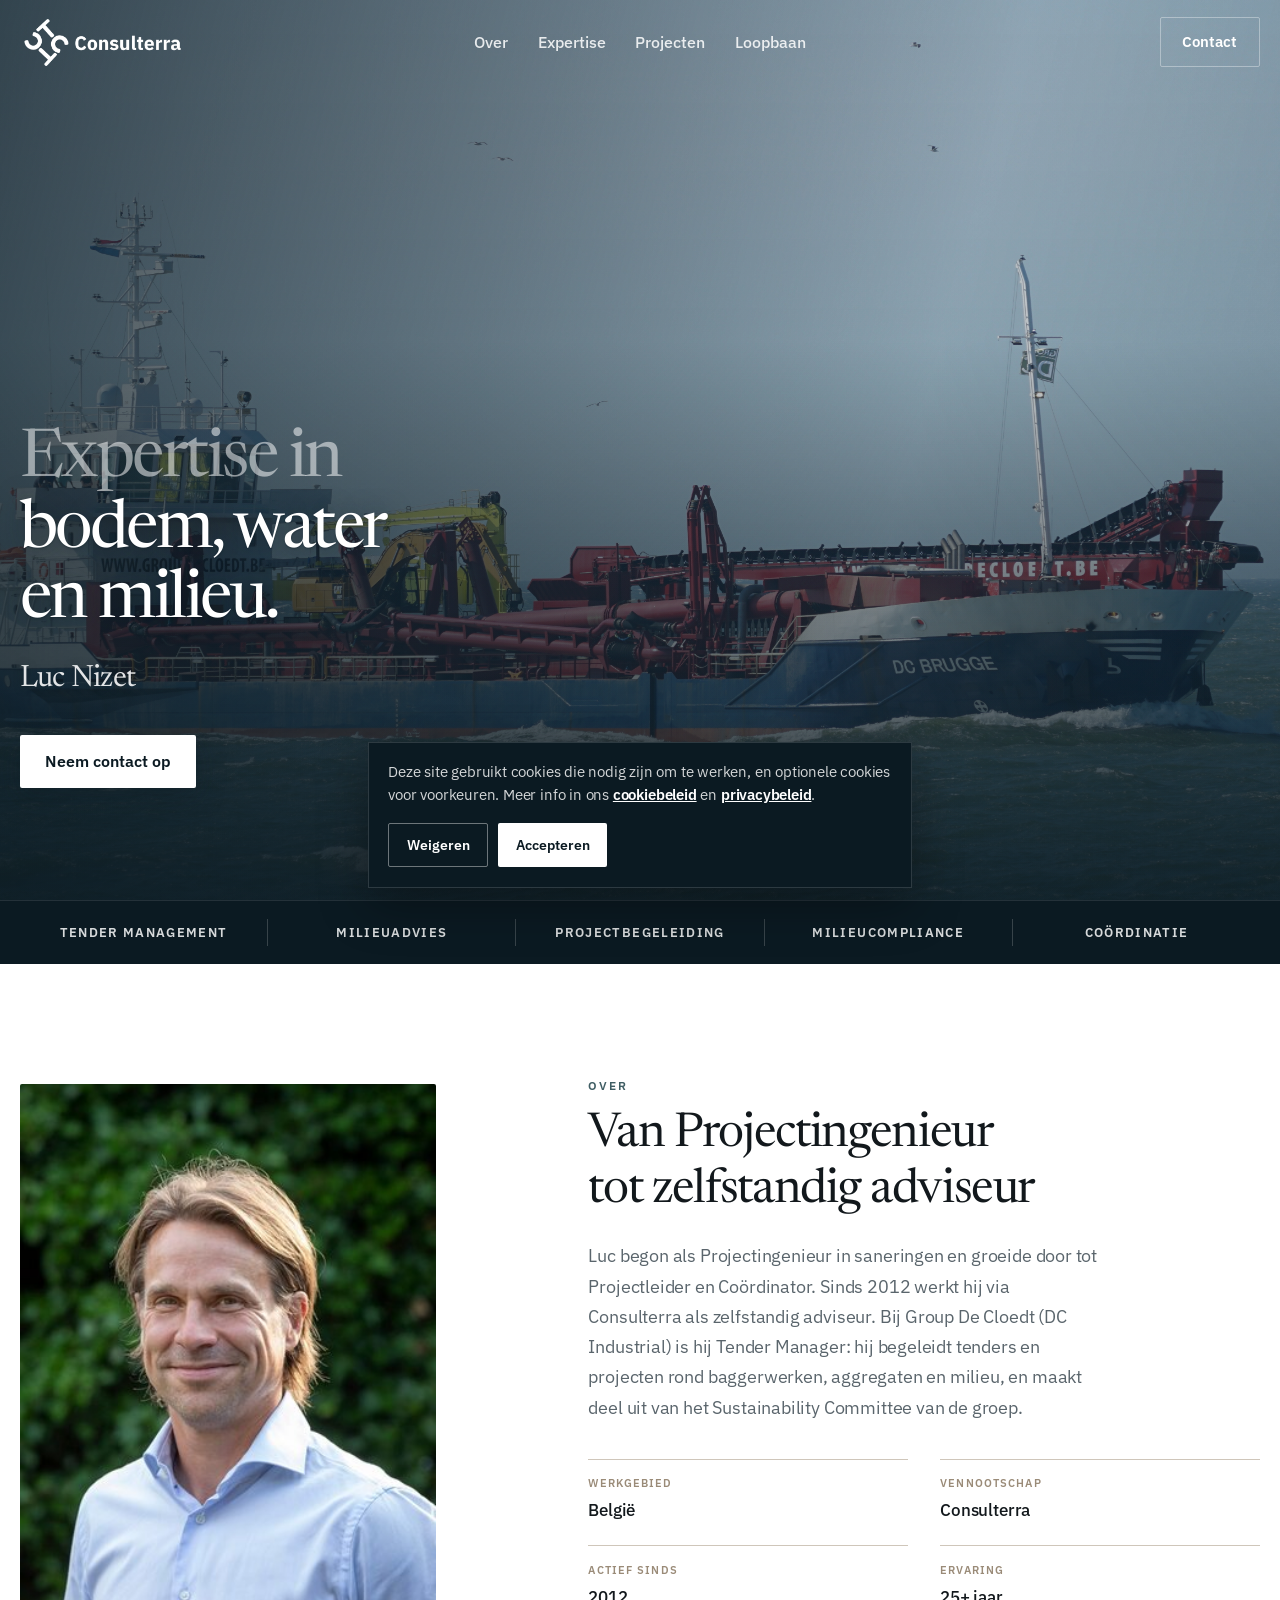
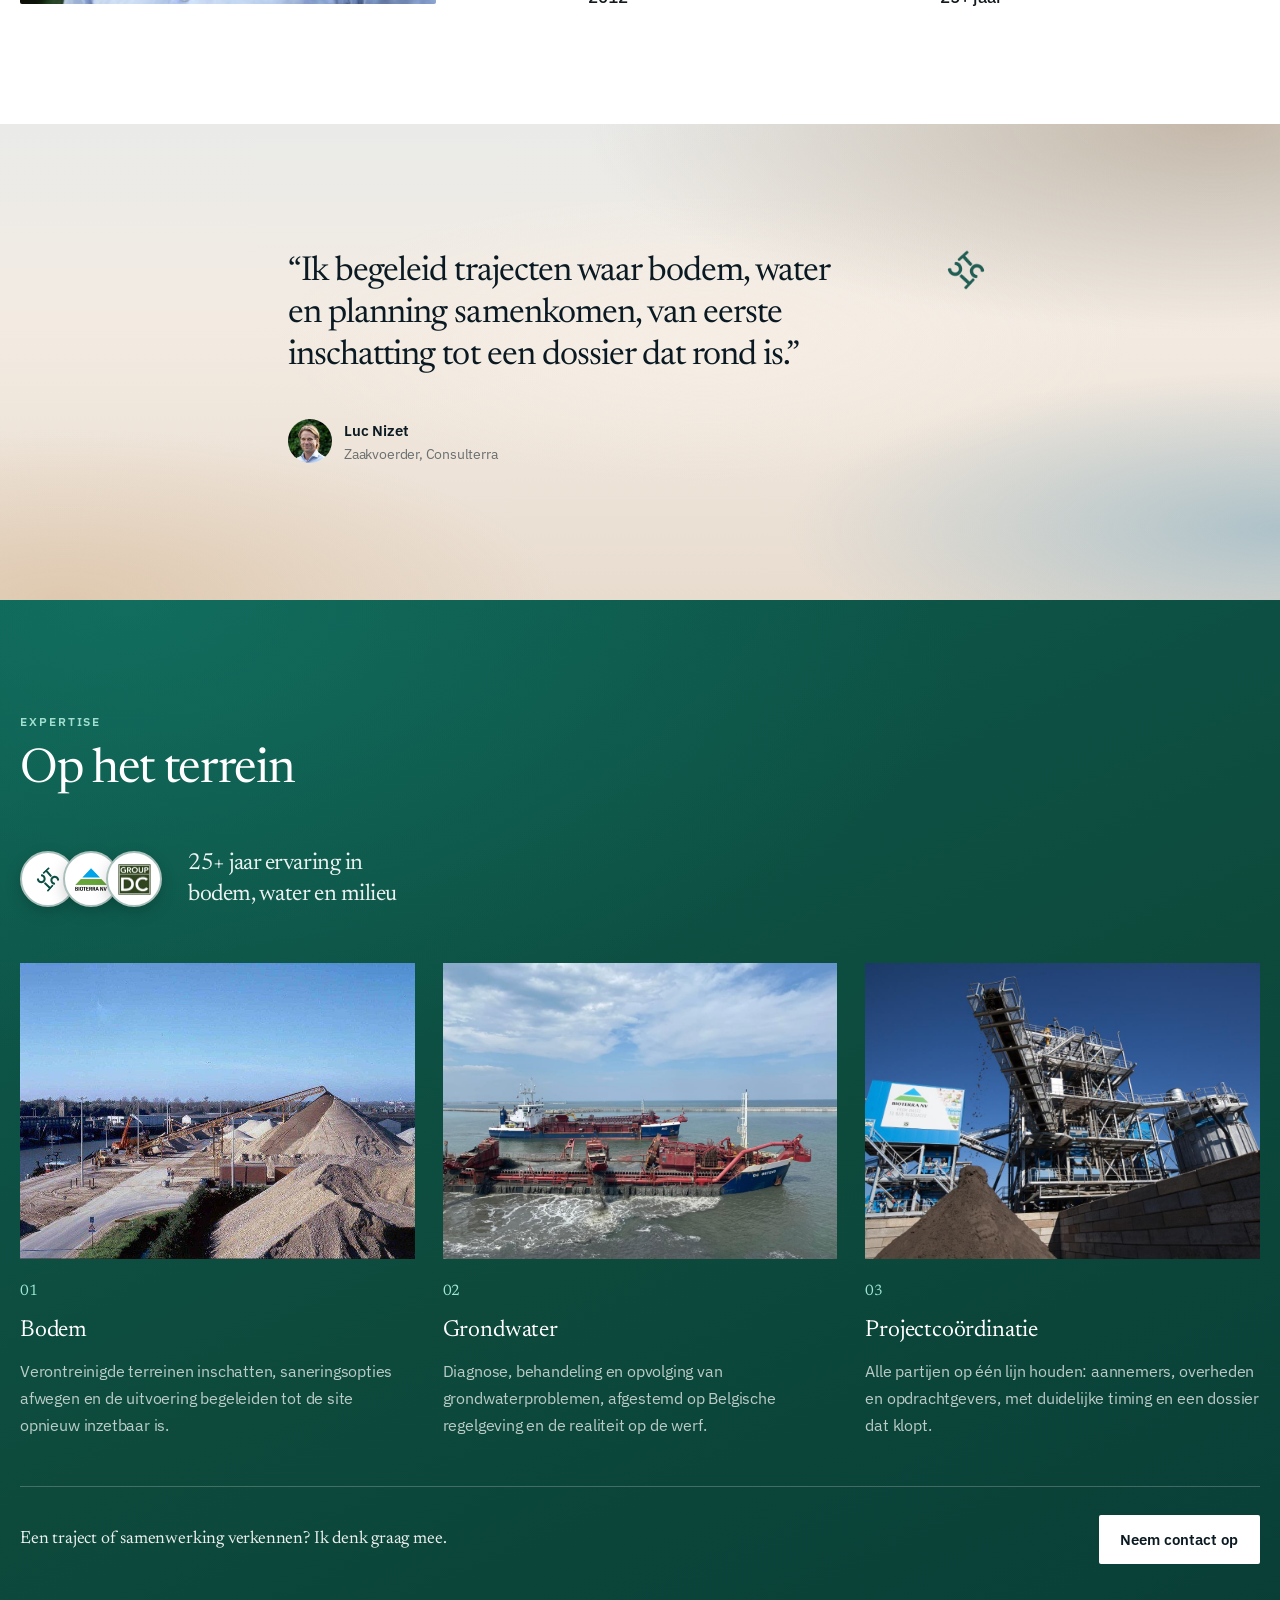
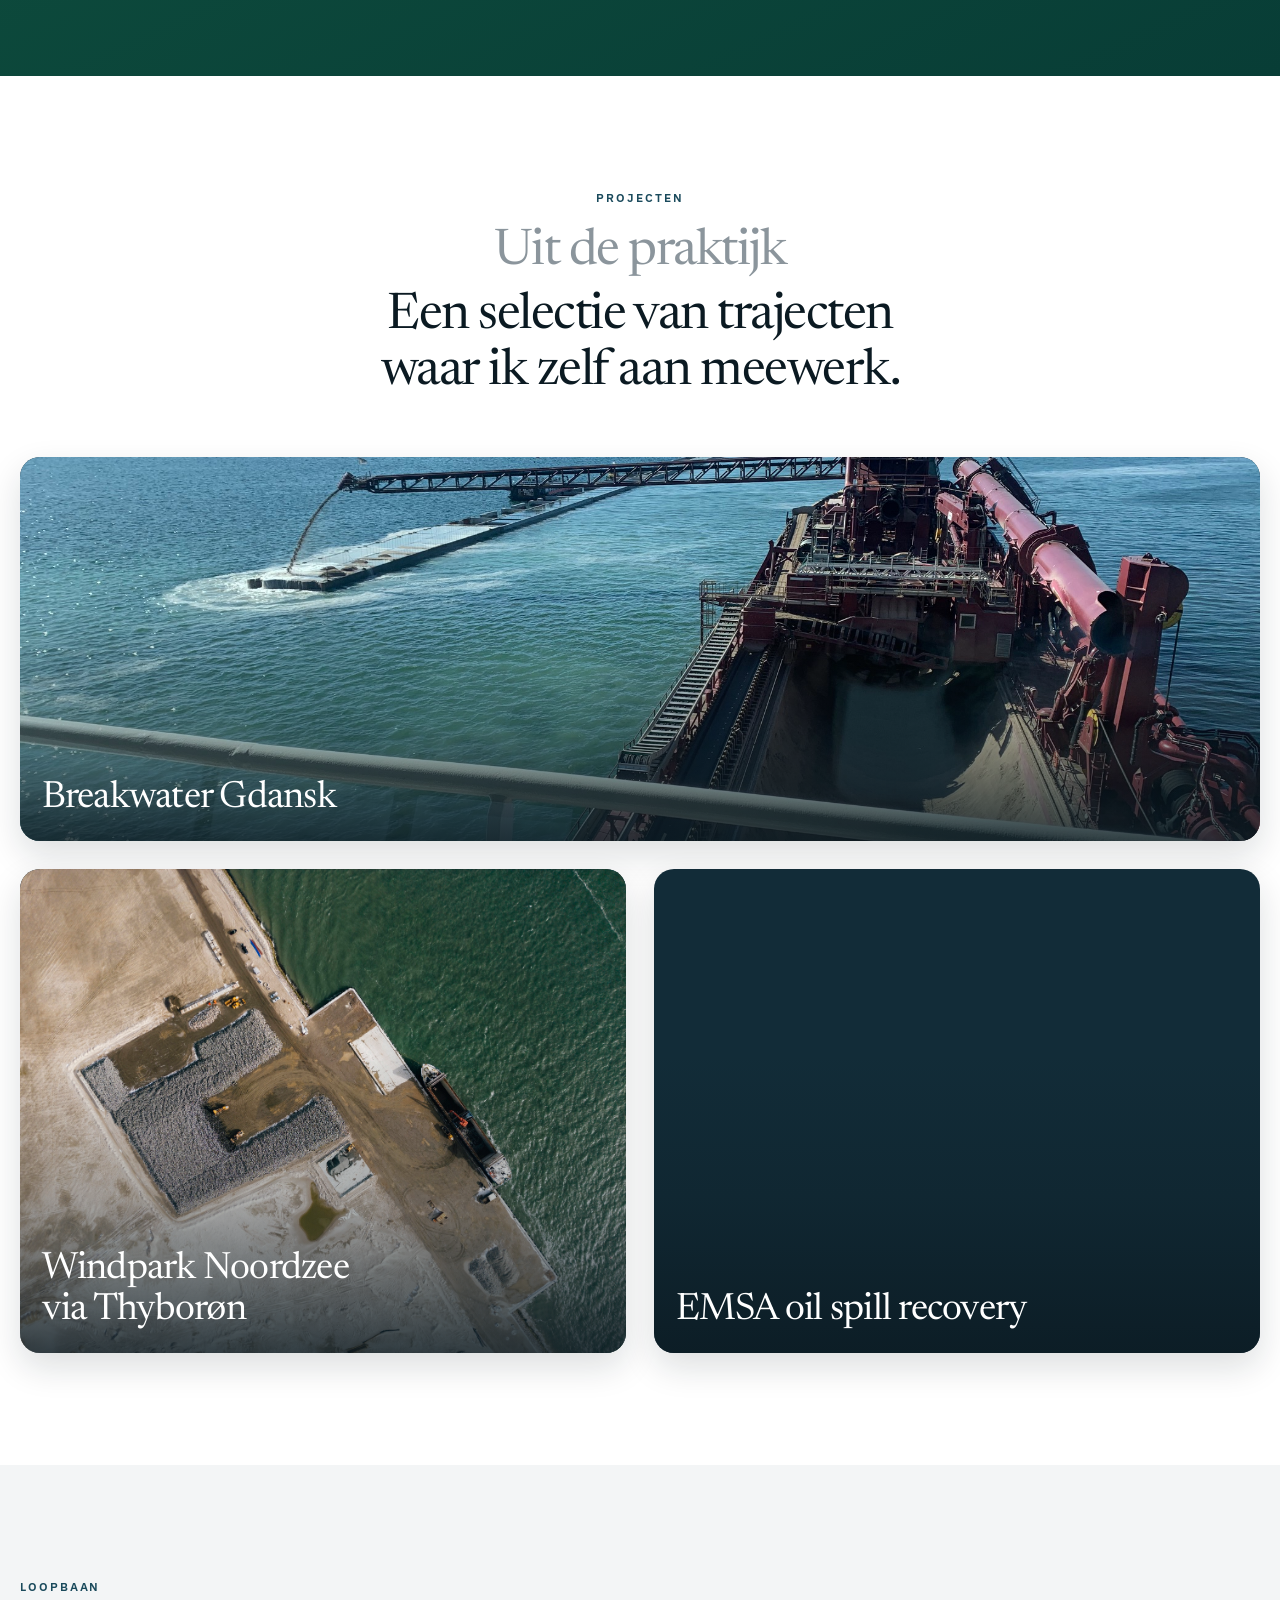
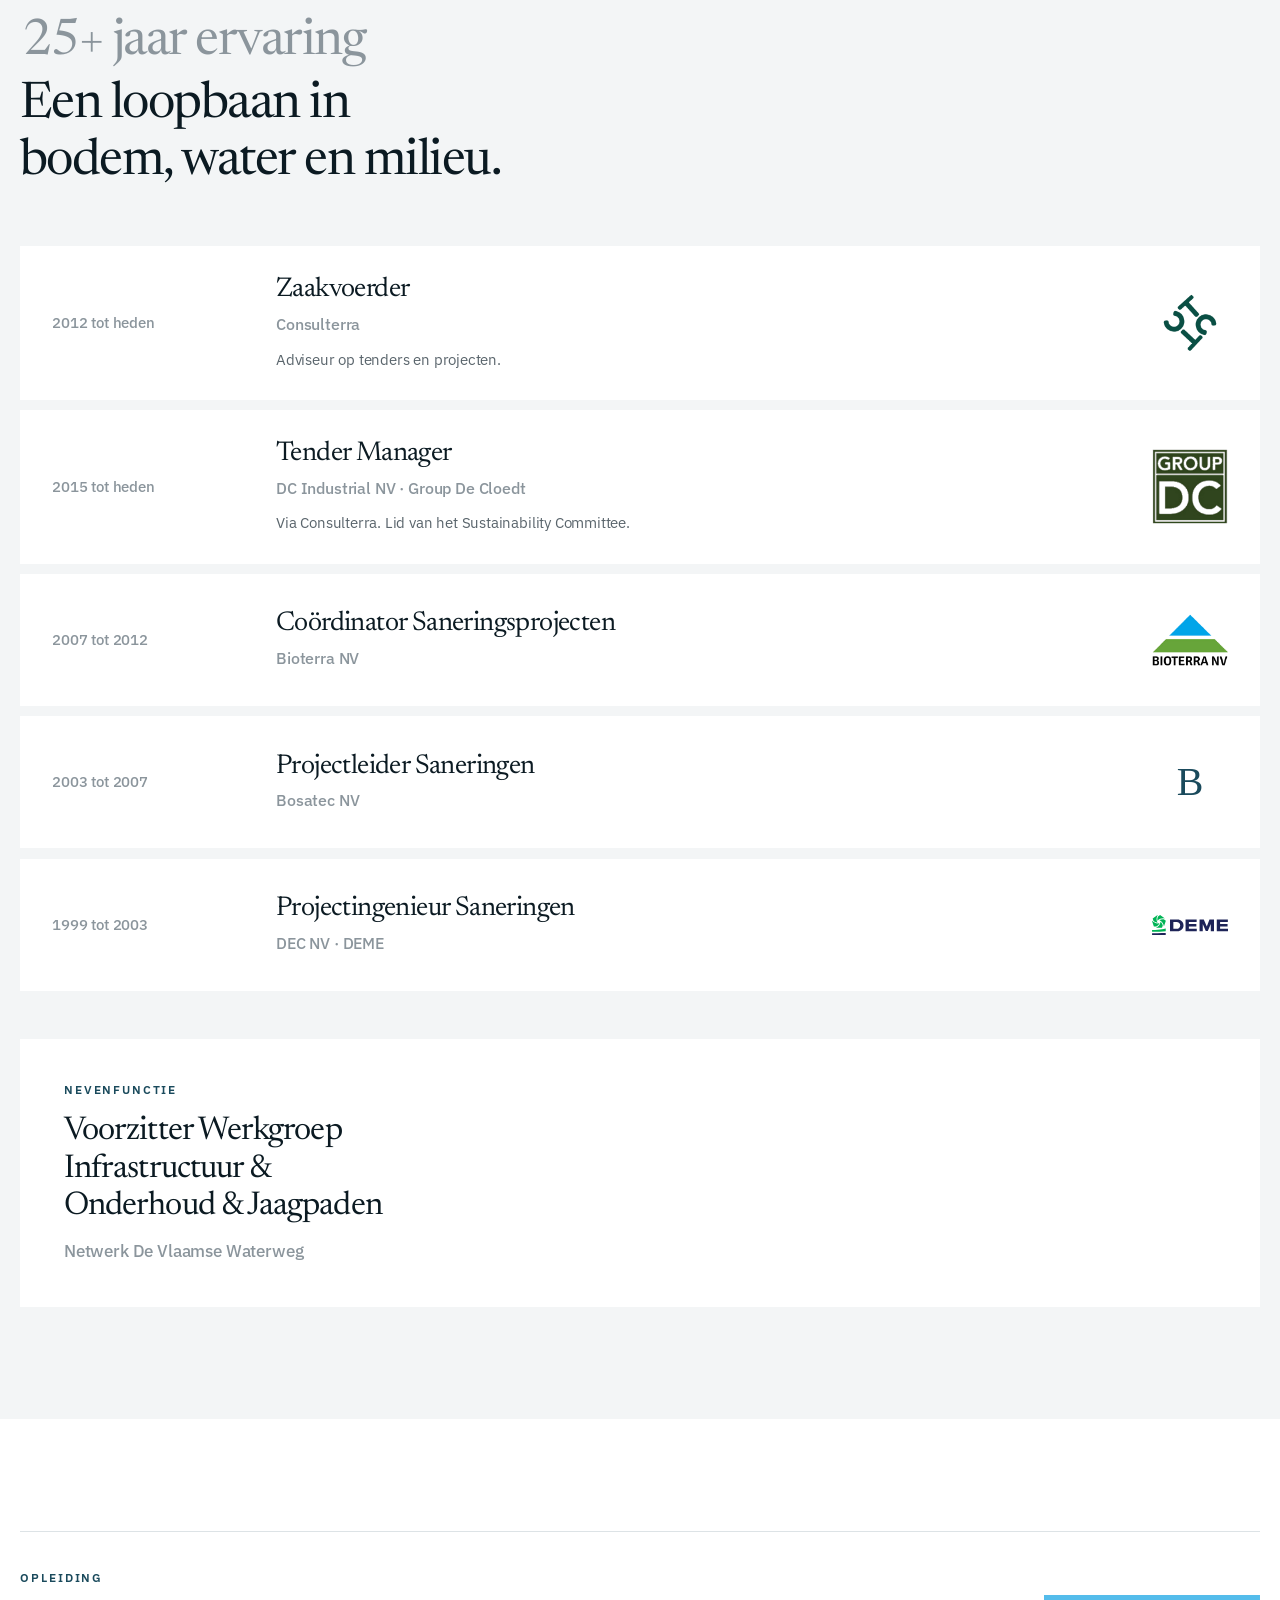
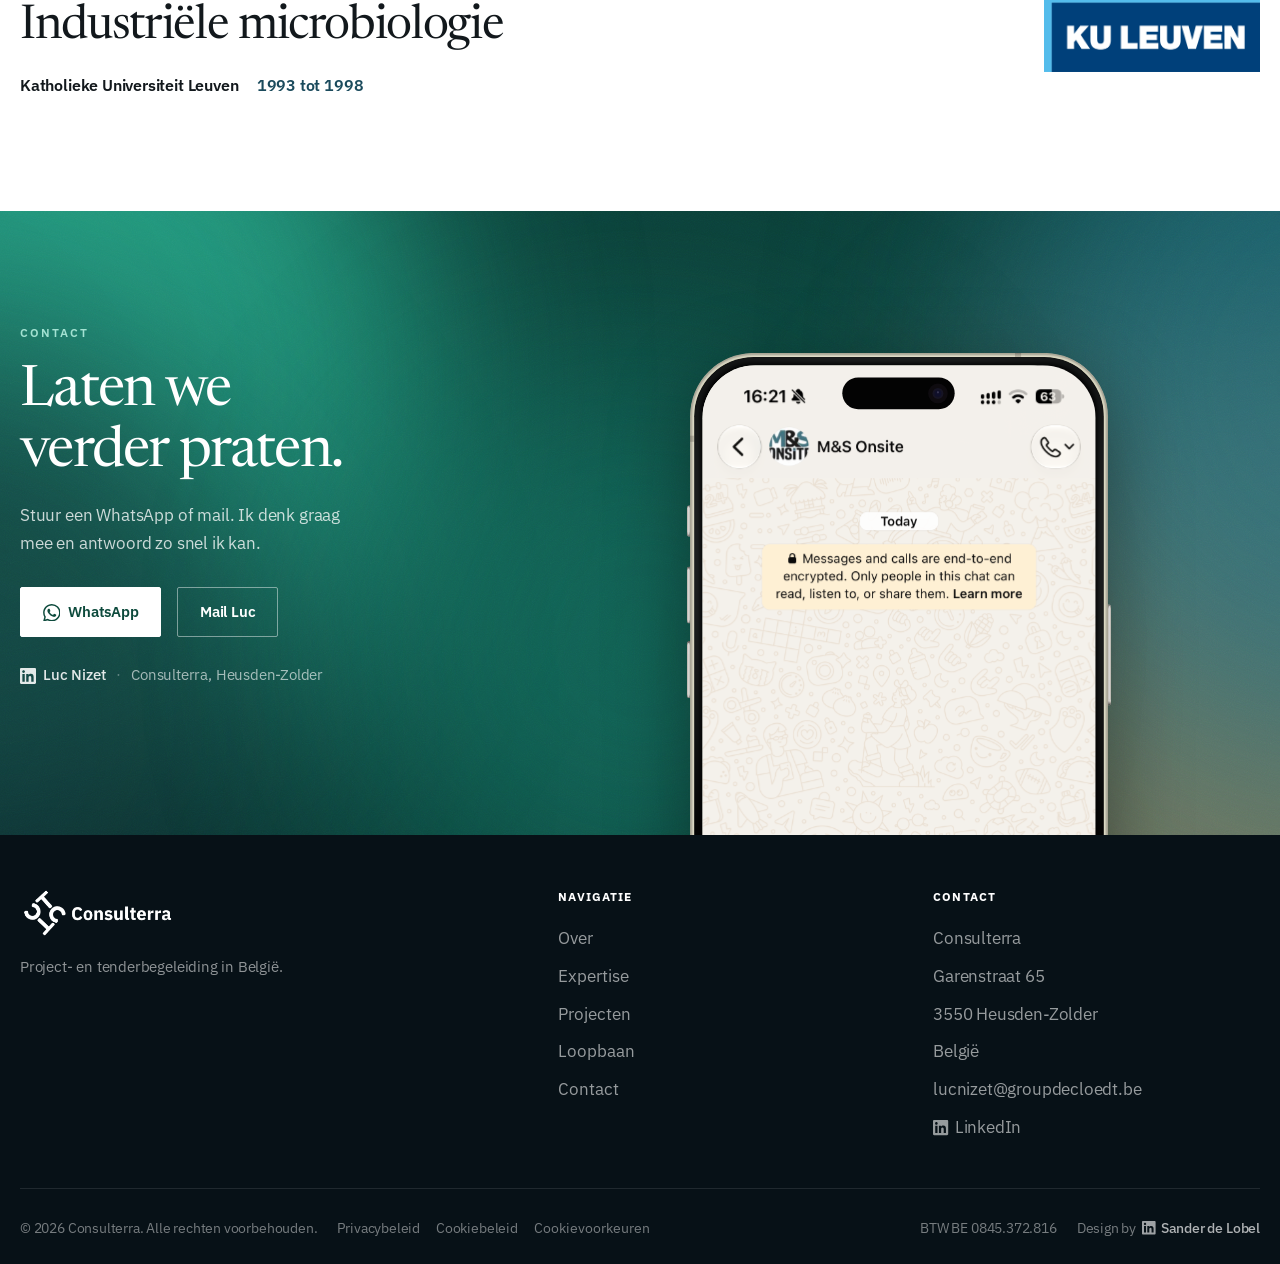
==== commit 38796f72: "Refresh the hero around expertise messaging and add quote breathing room. Drop the cutout portrait, " ====
--- a/index.html
+++ b/index.html
@@ -131,16 +131,6 @@
           <div class="hero-veil"></div>
         </div>
 
-        <figure class="hero-portrait reveal">
-          <img
-            src="images/portraits/LucNizet-Photoroom.png"
-            alt="Luc Nizet"
-            width="340"
-            height="500"
-            decoding="async"
-          />
-        </figure>
-
         <div class="hero-content">
           <img
             class="hero-brand-logo reveal"
@@ -150,7 +140,16 @@
             height="50"
             decoding="async"
           />
-          <h1 id="hero-heading" class="hero-title reveal">Luc Nizet</h1>
+          <h1 id="hero-heading" class="hero-title reveal">
+            <span class="hero-title-name">Luc Nizet</span>
+            <span class="hero-title-desk">
+              <span class="hero-title-muted">Expertise in</span>
+              <span class="hero-title-strong"
+                >bodem, water en milieu.</span
+              >
+            </span>
+          </h1>
+          <p class="hero-byline reveal">Luc Nizet</p>
           <p class="hero-lead reveal">
             Via Consulterra. Expertise in bodem, water en milieuprojecten.
           </p>
--- a/css/styles.css
+++ b/css/styles.css
@@ -455,10 +455,6 @@
     );
 }
 
-.hero-portrait {
-  display: none;
-}
-
 .hero-content {
   position: relative;
   z-index: 1;
@@ -470,42 +466,140 @@
   text-shadow: 0 1px 2px rgba(11, 26, 34, 0.35);
 }
 
-/* Mobile: Apple-achtig — volle breedte + grote type, ~20px gutters */
+.hero-brand-logo {
+  display: block;
+  height: 3.15rem;
+  width: auto;
+  max-width: min(16rem, 72vw);
+  margin: 0 0 1.35rem;
+  object-fit: contain;
+  filter: brightness(0) invert(1) drop-shadow(0 2px 10px rgba(11, 26, 34, 0.45));
+}
+
+.hero-title {
+  margin: 0;
+  display: flex;
+  flex-direction: column;
+  align-items: flex-start;
+  gap: 0.12rem;
+  font-family: var(--font-display);
+  font-weight: 400;
+  font-size: clamp(2.35rem, 9.5vw, 3.35rem);
+  line-height: 1.06;
+  letter-spacing: -0.036em;
+  max-width: 100%;
+  overflow-wrap: anywhere;
+  text-wrap: balance;
+  color: var(--white);
+  text-shadow:
+    0 2px 24px rgba(11, 26, 34, 0.55),
+    0 1px 2px rgba(11, 26, 34, 0.4);
+}
+
+.hero-title-name {
+  position: absolute;
+  width: 1px;
+  height: 1px;
+  padding: 0;
+  margin: -1px;
+  overflow: hidden;
+  clip: rect(0, 0, 0, 0);
+  white-space: nowrap;
+  border: 0;
+}
+
+.hero-title-desk {
+  display: flex;
+  flex-direction: column;
+  align-items: flex-start;
+  gap: 0.1rem;
+}
+
+.hero-title-muted,
+.hero-title-strong {
+  display: block;
+}
+
+.hero-title-muted {
+  max-width: 12ch;
+  color: color-mix(in srgb, var(--white) 52%, transparent);
+  text-shadow: none;
+}
+
+.hero-title-strong {
+  max-width: 12ch;
+  color: var(--white);
+}
+
+.hero-byline {
+  display: block;
+  margin: 1.1rem 0 0;
+  font-family: var(--font-display);
+  font-size: clamp(1.3rem, 5vw, 1.75rem);
+  font-weight: 400;
+  letter-spacing: -0.022em;
+  line-height: 1.2;
+  color: color-mix(in srgb, var(--white) 88%, transparent);
+  text-shadow: 0 1px 10px rgba(11, 26, 34, 0.45);
+}
+
+.hero-lead {
+  display: none;
+}
+
+.hero-actions {
+  display: flex;
+  flex-wrap: wrap;
+  gap: 0.75rem 1rem;
+  margin-top: 1.75rem;
+  text-shadow: none;
+}
+
+.hero-actions .btn-light {
+  width: 100%;
+  justify-content: center;
+  min-height: 3rem;
+  padding: 0.8rem 1.35rem;
+  font-size: 1rem;
+  box-shadow: 0 8px 28px rgba(11, 26, 34, 0.35);
+}
+
+.hero-actions .btn-ghost {
+  display: none;
+  background: color-mix(in srgb, var(--white) 10%, transparent);
+  border: 1px solid color-mix(in srgb, var(--white) 65%, transparent);
+  color: var(--white);
+  backdrop-filter: blur(6px);
+}
+
+@media (max-width: 959px) {
+  .hero-actions {
+    flex-direction: column;
+    align-items: stretch;
+  }
+
+  .hero-actions .btn-ghost {
+    display: inline-flex;
+    order: -1;
+    width: 100%;
+    justify-content: center;
+    min-height: 3rem;
+    padding: 0.8rem 1.35rem;
+    font-size: 1rem;
+  }
+
+  .hero-actions .btn-ghost:hover {
+    border-color: var(--white);
+    background: color-mix(in srgb, var(--white) 8%, transparent);
+  }
+}
+
 @media (max-width: 767px) {
   .hero-content {
     width: min(100% - 2.5rem, var(--max));
     margin-inline: auto;
-    padding: calc(var(--header-h) + 1.35rem) 0 3.5rem;
+    padding: calc(var(--header-h) + 1.2rem) 0 3.25rem;
     max-width: none;
-  }
-
-  .hero-brand-logo {
-    height: 3.5rem;
-    max-width: min(18.5rem, 82vw);
-    margin-bottom: 1.25rem;
-  }
-
-  .hero-title {
-    font-size: clamp(3.15rem, 14vw, 4.15rem);
-    letter-spacing: -0.04em;
-    line-height: 0.96;
-  }
-
-  .hero-lead {
-    margin-top: 1.2rem;
-    max-width: 21rem;
-    font-size: 1.15rem;
-    line-height: 1.58;
-  }
-
-  .hero-actions {
-    margin-top: 1.95rem;
-    gap: 0.75rem;
-  }
-
-  .hero-actions .btn {
-    min-height: 3.05rem;
-    font-size: 1rem;
   }
 }
 
@@ -521,130 +615,115 @@
   .hero-media img {
     object-position: center 48%;
   }
+
+  .hero-brand-logo {
+    height: 3.5rem;
+    max-width: 18rem;
+    margin-bottom: 1.6rem;
+  }
+
+  .hero-title {
+    font-size: clamp(2.75rem, 5.5vw, 3.85rem);
+  }
+
+  .hero-title-muted,
+  .hero-title-strong {
+    max-width: 14ch;
+  }
+
+  .hero-byline {
+    margin-top: 1.25rem;
+    font-size: clamp(1.45rem, 2.5vw, 1.95rem);
+  }
+
+  .hero-actions .btn-light {
+    width: auto;
+  }
 }
 
 @media (min-width: 960px) {
-  .hero-portrait {
-    display: block;
-    position: absolute;
-    z-index: 1;
-    right: max(var(--gutter), calc((100% - var(--max)) / 2));
-    bottom: 0;
-    height: min(82vh, 45rem);
-    width: auto;
-    max-width: min(30rem, 40vw);
-    margin: 0;
-    pointer-events: none;
-    line-height: 0;
-  }
-
-  .hero-portrait img {
-    display: block;
-    height: 100%;
-    width: auto;
-    max-width: 100%;
-    object-fit: contain;
-    object-position: bottom right;
-    margin-left: auto;
-    filter: drop-shadow(0 14px 32px rgba(11, 26, 34, 0.34));
+  .hero-veil {
+    background:
+      linear-gradient(
+        105deg,
+        rgba(11, 26, 34, 0.72) 0%,
+        rgba(11, 26, 34, 0.38) 38%,
+        rgba(11, 26, 34, 0.08) 68%,
+        rgba(11, 26, 34, 0.18) 100%
+      ),
+      linear-gradient(
+        to top,
+        rgba(11, 26, 34, 0.88) 0%,
+        rgba(11, 26, 34, 0.48) 32%,
+        rgba(11, 26, 34, 0.12) 62%,
+        rgba(11, 26, 34, 0.1) 100%
+      );
+  }
+
+  .hero-media img {
+    object-position: center 40%;
   }
 
   .hero-content {
-    max-width: min(36rem, calc(100% - 30rem));
-    padding-bottom: 5.75rem;
+    max-width: min(46rem, 100%);
+    padding-bottom: 6.25rem;
+  }
+
+  .hero-brand-logo {
+    display: none;
+  }
+
+  .hero-title {
+    gap: 0.2rem;
+    font-size: clamp(2.85rem, 5.4vw, 4.85rem);
+    line-height: 1.05;
+    letter-spacing: -0.038em;
+  }
+
+  .hero-title-muted {
+    max-width: 16ch;
+  }
+
+  .hero-title-strong {
+    max-width: 14ch;
+  }
+
+  .hero-byline {
+    margin: 1.5rem 0 0;
+    font-size: clamp(1.55rem, 2.4vw, 2.15rem);
+    letter-spacing: -0.025em;
+  }
+
+  .hero-actions {
+    margin-top: 2.35rem;
+  }
+
+  .hero-actions .btn-light {
+    min-height: 3rem;
+    padding: 0.8rem 1.55rem;
+    font-size: 1rem;
   }
 }
 
 @media (min-width: 1100px) {
-  .hero-portrait {
-    height: min(86vh, 48rem);
-    max-width: min(32rem, 38vw);
-  }
-
   .hero-content {
-    max-width: min(38rem, calc(100% - 32rem));
-    padding-bottom: 6.5rem;
-  }
-}
-
-.hero-brand-logo {
-  display: block;
-  height: 3.5rem;
-  width: auto;
-  max-width: min(20rem, 82vw);
-  margin: 0 0 1.25rem;
-  object-fit: contain;
-  filter: brightness(0) invert(1) drop-shadow(0 2px 10px rgba(11, 26, 34, 0.45));
-}
-
-@media (min-width: 768px) {
-  .hero-brand-logo {
-    height: 4.5rem;
-    max-width: 24rem;
-    margin-bottom: 1.5rem;
-  }
-}
-
-.hero-title {
-  margin: 0;
-  font-family: var(--font-display);
-  font-weight: 400;
-  font-size: clamp(2.6rem, 12vw, 6rem);
-  line-height: 0.96;
-  letter-spacing: -0.035em;
-  max-width: 100%;
-  overflow-wrap: anywhere;
-  text-wrap: balance;
-  color: var(--white);
-  text-shadow:
-    0 2px 24px rgba(11, 26, 34, 0.55),
-    0 1px 2px rgba(11, 26, 34, 0.4);
-}
-
-.hero-lead {
-  margin: 1.4rem 0 0;
-  max-width: 28rem;
-  font-size: clamp(1.08rem, 2.1vw, 1.25rem);
-  font-weight: 500;
-  line-height: 1.62;
-  letter-spacing: -0.012em;
-  color: color-mix(in srgb, var(--white) 94%, transparent);
-  text-shadow: 0 1px 12px rgba(11, 26, 34, 0.5);
-}
-
-.hero-actions {
-  display: flex;
-  flex-wrap: wrap;
-  gap: 0.75rem 1rem;
-  margin-top: 2.15rem;
-  text-shadow: none;
-}
-
-.hero-actions .btn-light {
-  box-shadow: 0 8px 28px rgba(11, 26, 34, 0.35);
-}
-
-.hero-actions .btn-ghost {
-  background: color-mix(in srgb, var(--white) 10%, transparent);
-  border-color: color-mix(in srgb, var(--white) 65%, transparent);
-  backdrop-filter: blur(6px);
-}
-
-@media (max-width: 699px) {
-  .hero-actions {
-    flex-direction: column;
-    align-items: stretch;
-  }
-
-  .hero-actions .btn-ghost {
-    order: -1;
-  }
-
-  .hero-actions .btn {
-    width: 100%;
-    justify-content: center;
-  }
-}
+    max-width: min(50rem, 100%);
+    padding-bottom: 7rem;
+  }
+
+  .hero-title {
+    font-size: clamp(3.25rem, 5.2vw, 5.25rem);
+  }
+
+  .hero-title-muted {
+    max-width: 16ch;
+  }
+
+  .hero-title-strong {
+    max-width: 15ch;
+  }
+}
+
 
 .btn {
   display: inline-flex;
@@ -1065,7 +1144,7 @@
   position: relative;
   isolation: isolate;
   overflow: hidden;
-  padding: 3.25rem 0 3.75rem;
+  padding: 5.5rem 0 6rem;
   background:
     radial-gradient(85% 75% at 95% 0%, color-mix(in srgb, var(--sand) 55%, #f7efe6) 0%, transparent 58%),
     radial-gradient(70% 65% at 5% 100%, #dfc9b0 0%, transparent 55%),
@@ -1076,7 +1155,7 @@
 
 @media (min-width: 768px) {
   .section.section-quote {
-    padding: 4rem 0 4.5rem;
+    padding: 7.5rem 0 8rem;
   }
 }
 
@@ -2835,6 +2914,9 @@
 .hero-content .reveal:nth-child(4) {
   transition-delay: 320ms;
 }
+.hero-content .reveal:nth-child(5) {
+  transition-delay: 400ms;
+}
 
 @media (max-height: 520px) and (orientation: landscape) {
   .hero {
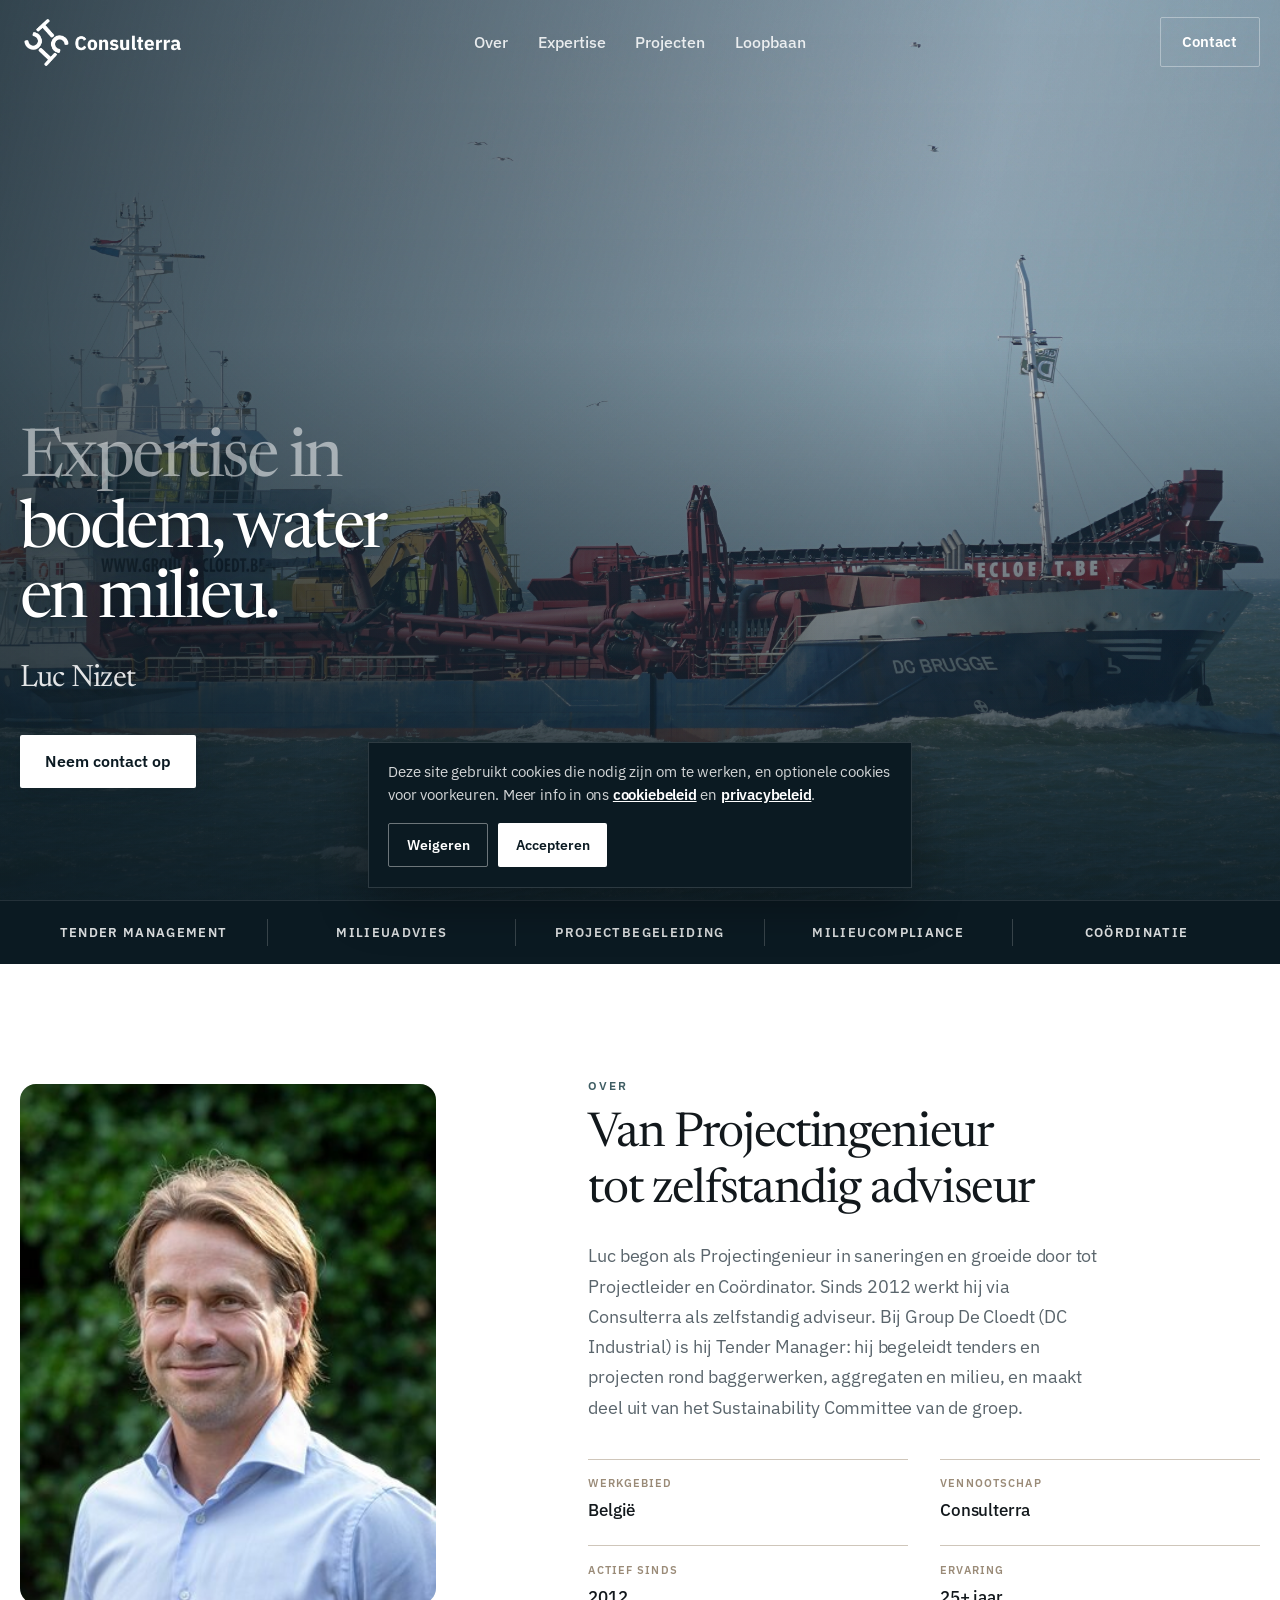
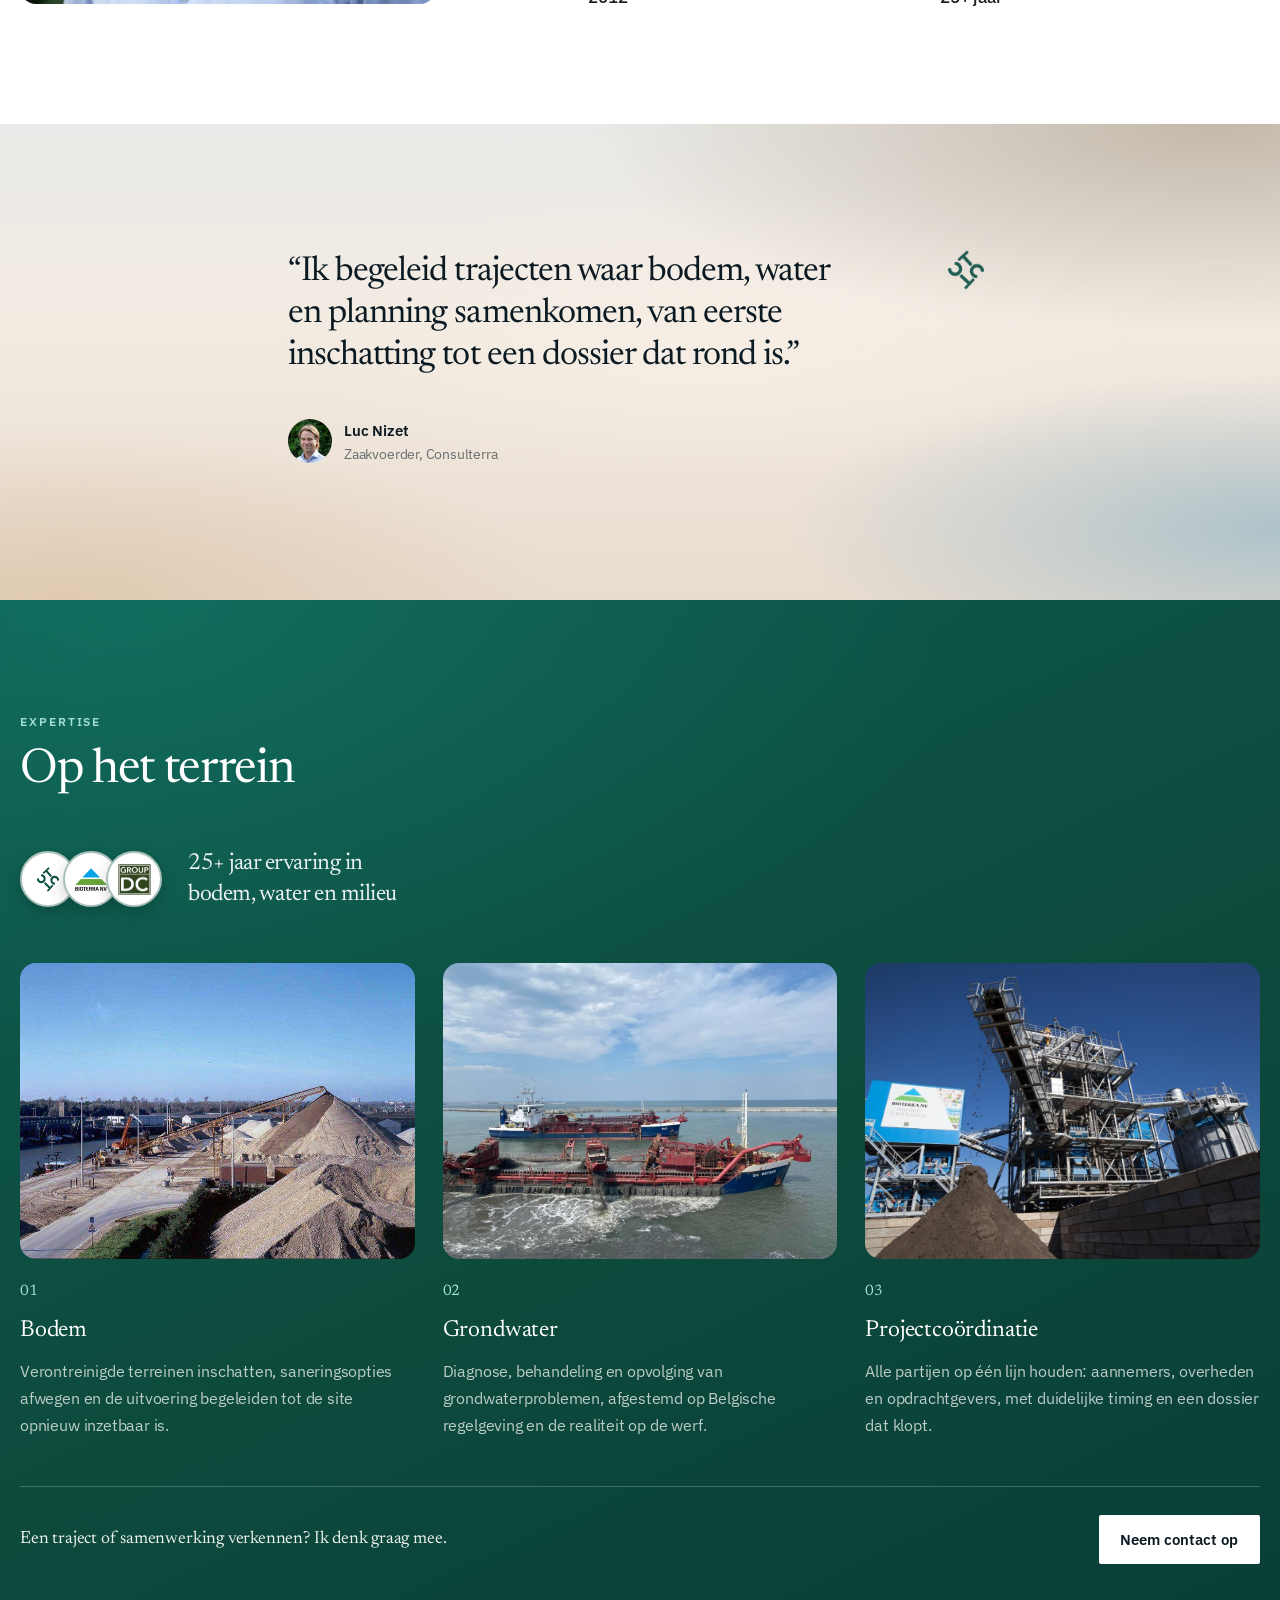
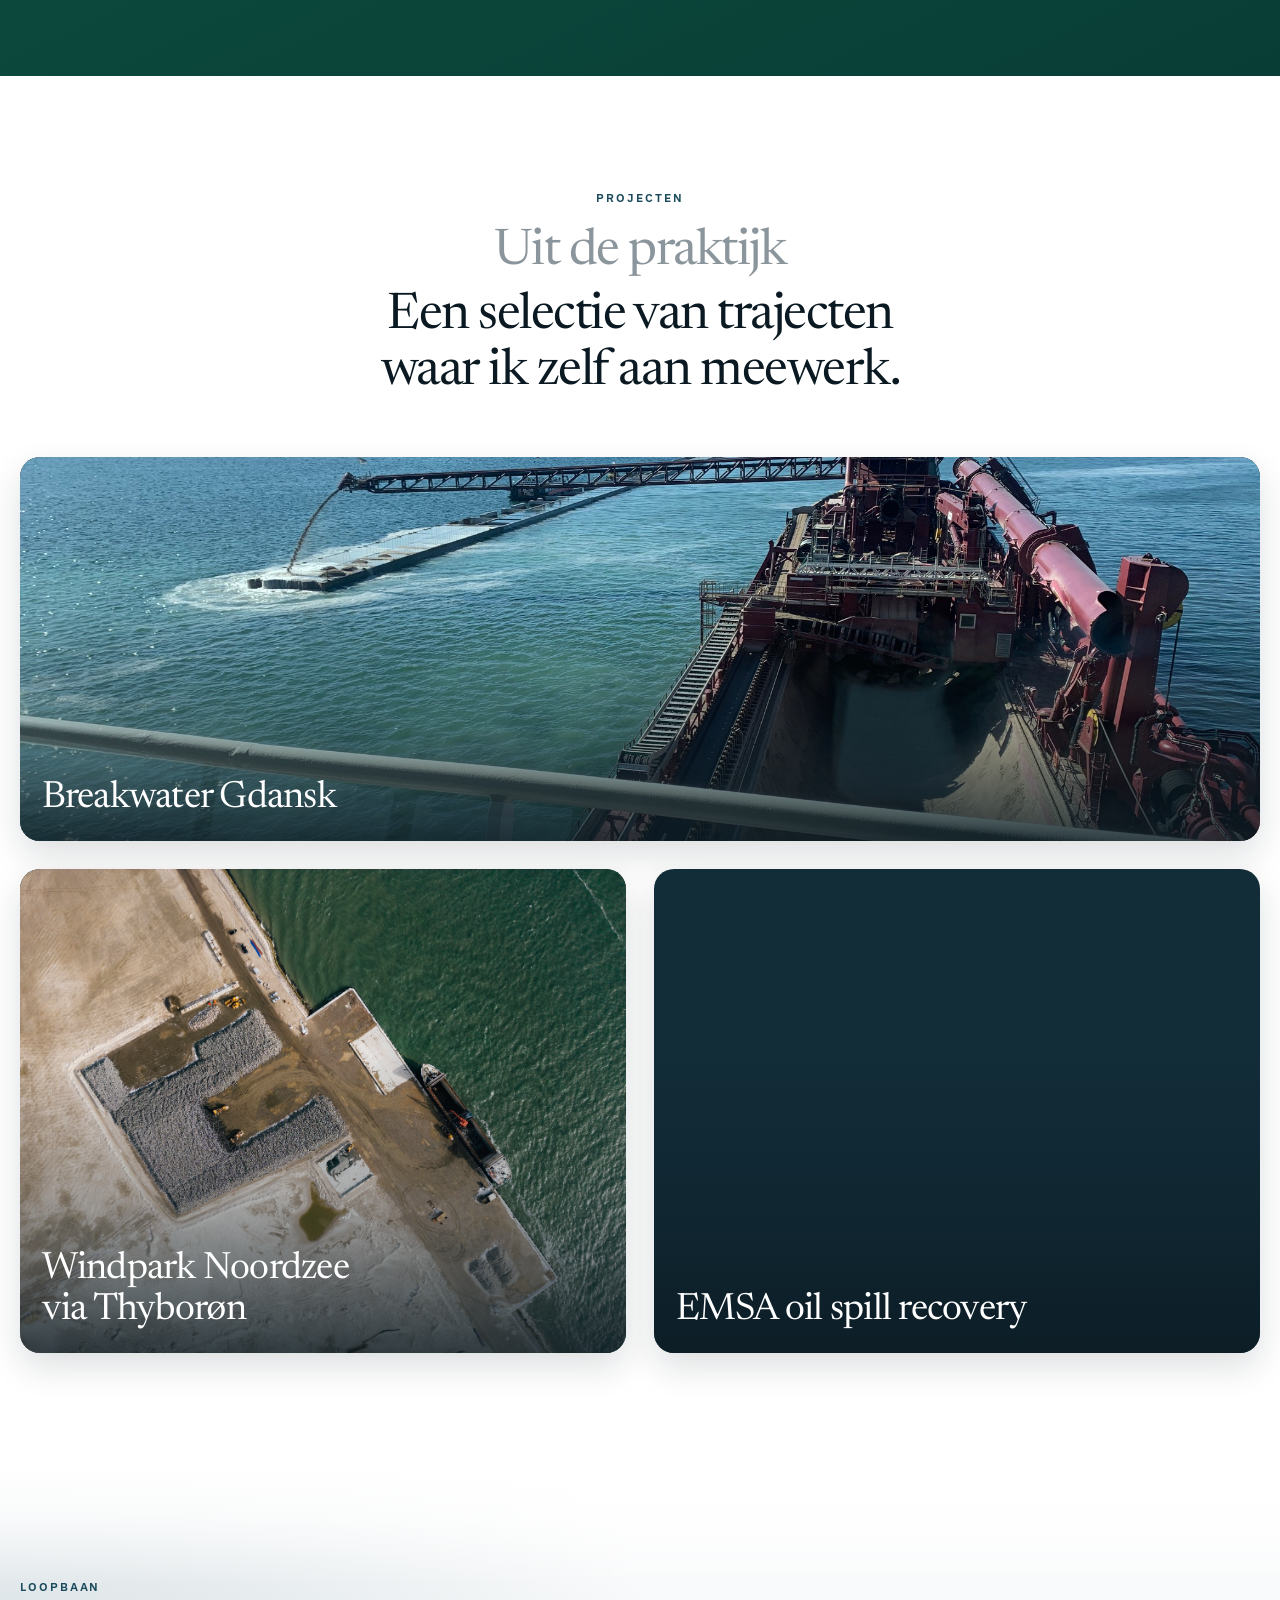
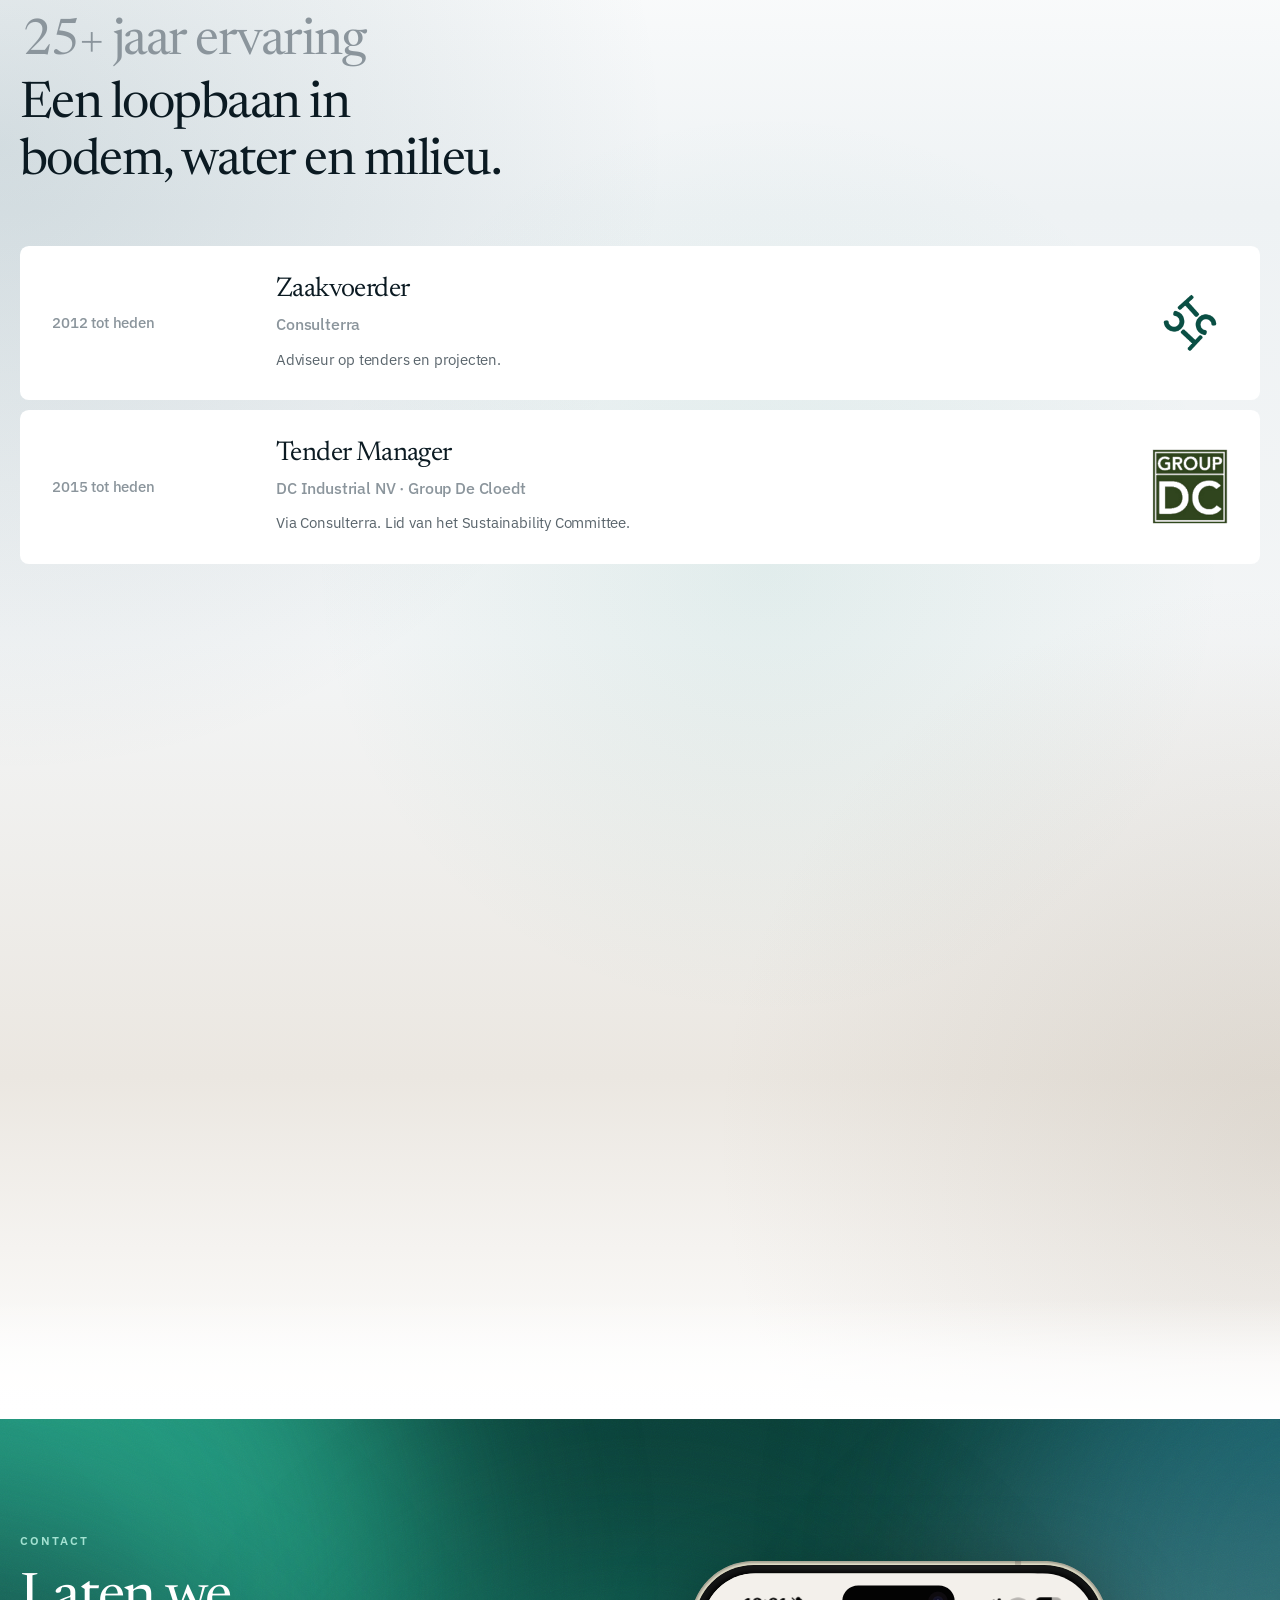
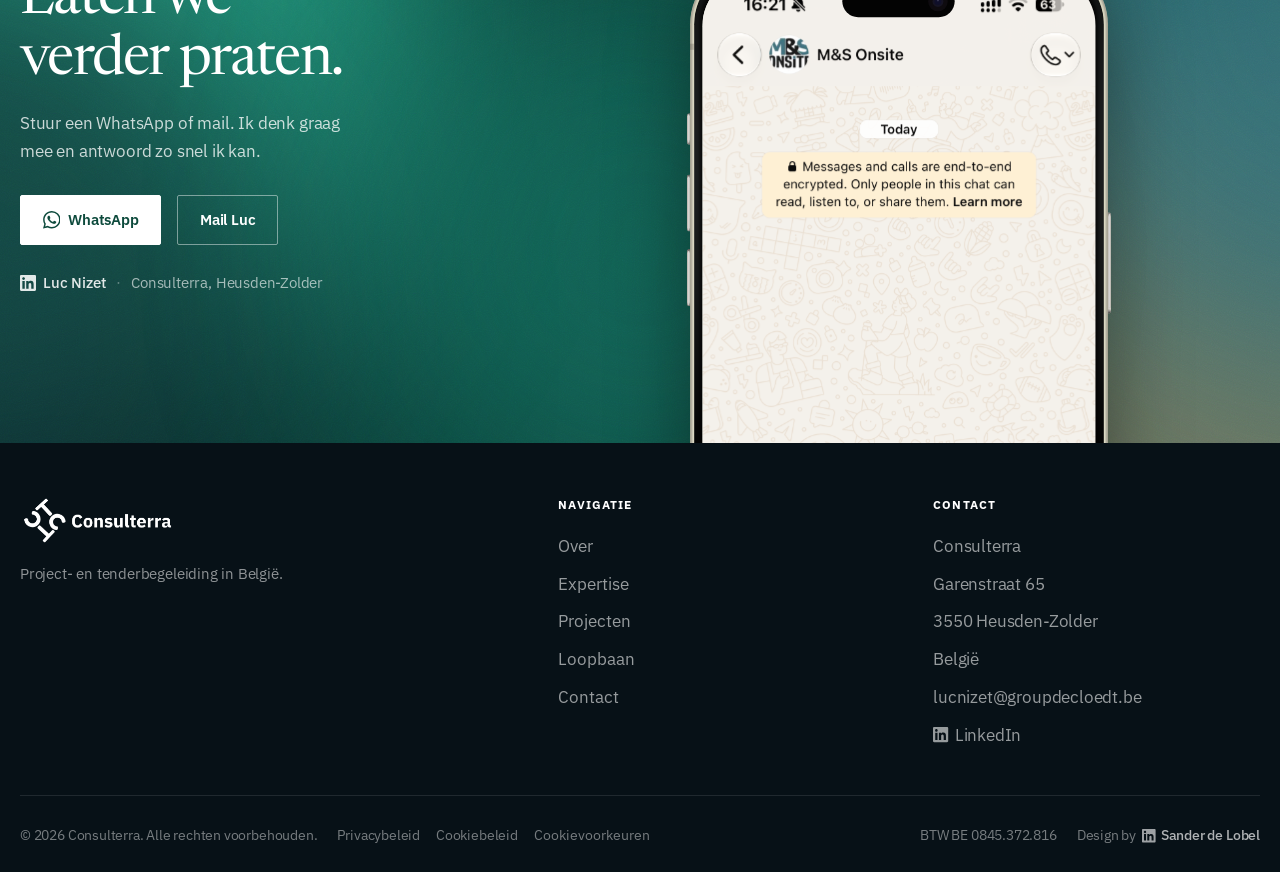
==== commit a3e82989: "Soften the career section and drop education for now. Co-authored-by: Cursor <cursoragent@cursor.com" ====
--- a/index.html
+++ b/index.html
@@ -63,7 +63,6 @@
             "addressCountry": "BE"
           }
         },
-        "alumniOf": { "@type": "CollegeOrUniversity", "name": "KU Leuven" },
         "image": "images/portraits/LucNizet.jpg",
         "email": "lucnizet@groupdecloedt.be",
         "url": "https://www.linkedin.com/in/luc-nizet-83135ba/",
@@ -687,31 +686,6 @@
         </div>
       </section>
 
-      <!-- Opleiding -->
-      <section class="section section-edu" id="opleiding" aria-labelledby="edu-heading">
-        <div class="container">
-          <div class="edu-layout reveal">
-            <div class="edu-copy">
-              <p class="eyebrow">Opleiding</p>
-              <h2 id="edu-heading">Industriële microbiologie</h2>
-              <p class="edu-meta">
-                <span>Katholieke Universiteit Leuven</span>
-                <time datetime="1993">1993 tot 1998</time>
-              </p>
-            </div>
-            <img
-              class="edu-mark"
-              src="images/logos/kuleuven.svg.webp"
-              alt="KU Leuven"
-              width="640"
-              height="160"
-              loading="lazy"
-              decoding="async"
-            />
-          </div>
-        </div>
-      </section>
-
       <!-- Contact -->
       <section class="section section-contact" id="contact" aria-labelledby="contact-heading">
         <div class="contact-mesh" aria-hidden="true">
--- a/css/styles.css
+++ b/css/styles.css
@@ -16,12 +16,14 @@
   --field-deep: #0d4a3c;
   --field-glow: #1a8f7a;
   --sand: #9a8b78;
+  --radius-photo: 1rem;
 
   --font-display: "Newsreader", "Georgia", serif;
   --font-body: "IBM Plex Sans", system-ui, sans-serif;
 
   --header-h: 5.25rem;
   --gutter: 1.25rem;
+  --gutter-mobile: 1.25rem;
   --max: 81.25rem;
   --ease: cubic-bezier(0.22, 1, 0.36, 1);
 }
@@ -134,7 +136,7 @@
 }
 
 .container {
-  width: min(100% - 1.5rem, var(--max));
+  width: min(100% - (var(--gutter-mobile) * 2), var(--max));
   margin-inline: auto;
   min-width: 0;
 }
@@ -183,7 +185,7 @@
   position: relative;
   z-index: 2;
   height: 100%;
-  width: min(100% - 1.25rem, var(--max));
+  width: min(100% - (var(--gutter-mobile) * 2), var(--max));
   margin-inline: auto;
   display: flex;
   align-items: center;
@@ -458,7 +460,7 @@
 .hero-content {
   position: relative;
   z-index: 1;
-  width: min(100% - 1.5rem, var(--max));
+  width: min(100% - (var(--gutter-mobile) * 2), var(--max));
   margin: 0 auto;
   padding: calc(var(--header-h) + 1.5rem) 0 3.5rem;
   max-width: 40rem;
@@ -596,7 +598,7 @@
 
 @media (max-width: 767px) {
   .hero-content {
-    width: min(100% - 2.5rem, var(--max));
+    width: min(100% - (var(--gutter-mobile) * 2), var(--max));
     margin-inline: auto;
     padding: calc(var(--header-h) + 1.2rem) 0 3.25rem;
     max-width: none;
@@ -994,7 +996,7 @@
   background: var(--bg-warm);
   aspect-ratio: 4 / 5;
   max-width: 26rem;
-  border-radius: 2px;
+  border-radius: var(--radius-photo);
 }
 
 .about-portrait img {
@@ -1052,6 +1054,7 @@
   overflow: hidden;
   position: relative;
   border: 0;
+  border-radius: var(--radius-photo);
   width: 100%;
   max-width: 100%;
   min-width: 0;
@@ -1529,7 +1532,7 @@
 .project-slide {
   position: relative;
   height: clamp(18rem, 70vw, 22rem);
-  border-radius: 20px;
+  border-radius: calc(var(--radius-photo) + 0.25rem);
   overflow: hidden;
   background: var(--navy-mid);
   box-shadow: 0 14px 34px rgba(11, 26, 34, 0.14);
@@ -1670,7 +1673,7 @@
   overflow: hidden;
   background: var(--white);
   color: var(--ink);
-  border-radius: 20px;
+  border-radius: calc(var(--radius-photo) + 0.25rem);
   box-shadow: 0 14px 34px rgba(11, 26, 34, 0.14);
 }
 
@@ -1830,7 +1833,69 @@
 /* Career */
 
 .section-career {
-  background: var(--bg);
+  position: relative;
+  isolation: isolate;
+  overflow: hidden;
+  background:
+    radial-gradient(
+      90% 70% at 0% 18%,
+      color-mix(in srgb, var(--accent) 14%, transparent) 0%,
+      transparent 58%
+    ),
+    radial-gradient(
+      80% 65% at 100% 82%,
+      color-mix(in srgb, var(--sand) 18%, transparent) 0%,
+      transparent 55%
+    ),
+    radial-gradient(
+      55% 45% at 60% 45%,
+      color-mix(in srgb, var(--field-glow) 8%, transparent) 0%,
+      transparent 65%
+    ),
+    linear-gradient(
+      180deg,
+      var(--white) 0%,
+      #eef2f4 22%,
+      var(--bg) 50%,
+      #ebe7e1 78%,
+      var(--white) 100%
+    );
+}
+
+.section-career::before,
+.section-career::after {
+  content: "";
+  position: absolute;
+  left: 0;
+  right: 0;
+  height: min(7.5rem, 22%);
+  z-index: 0;
+  pointer-events: none;
+}
+
+.section-career::before {
+  top: 0;
+  background: linear-gradient(
+    to bottom,
+    var(--white) 0%,
+    color-mix(in srgb, var(--white) 70%, transparent) 45%,
+    transparent 100%
+  );
+}
+
+.section-career::after {
+  bottom: 0;
+  background: linear-gradient(
+    to top,
+    var(--white) 0%,
+    color-mix(in srgb, var(--white) 70%, transparent) 45%,
+    transparent 100%
+  );
+}
+
+.section-career > .container {
+  position: relative;
+  z-index: 1;
 }
 
 .career-intro {
@@ -1898,6 +1963,7 @@
   padding: 1.35rem 1.25rem;
   background: var(--white);
   border: 0;
+  border-radius: 0.55rem;
 }
 
 .career-row time {
@@ -1991,6 +2057,7 @@
   align-items: center;
   padding: 2rem 1.4rem;
   background: var(--white);
+  border-radius: 0.55rem;
 }
 
 .side-role-label {
@@ -2045,71 +2112,6 @@
 
   .side-role-logo {
     width: 12rem;
-    justify-self: end;
-  }
-}
-
-/* Education */
-
-.section-edu {
-  background: var(--white);
-}
-
-.edu-layout {
-  display: grid;
-  gap: 1.15rem;
-  align-items: start;
-  border-top: 1px solid var(--line);
-  padding-top: 1.35rem;
-}
-
-.edu-copy h2 {
-  font-size: clamp(1.7rem, 8vw, 2.15rem);
-  max-width: 12em;
-}
-
-.edu-meta {
-  display: flex;
-  flex-direction: column;
-  align-items: flex-start;
-  gap: 0.2rem;
-  margin: 0.75rem 0 0;
-  font-weight: 600;
-  font-size: 1rem;
-}
-
-.edu-meta time {
-  color: var(--accent);
-}
-
-.edu-mark {
-  display: block;
-  width: min(10.5rem, 62%);
-  height: auto;
-}
-
-@media (min-width: 800px) {
-  .edu-layout {
-    grid-template-columns: minmax(0, 1fr) 13.5rem;
-    gap: 3.5rem;
-    align-items: center;
-    padding-top: 2.25rem;
-  }
-
-  .edu-copy h2 {
-    font-size: clamp(2rem, 4.5vw, 3rem);
-    max-width: none;
-  }
-
-  .edu-meta {
-    flex-direction: row;
-    flex-wrap: wrap;
-    gap: 0.35rem 1.15rem;
-    margin-top: 1rem;
-  }
-
-  .edu-mark {
-    width: 13.5rem;
     justify-self: end;
   }
 }
@@ -2730,8 +2732,8 @@
 
 .cookie-banner {
   position: fixed;
-  left: max(0.75rem, env(safe-area-inset-left));
-  right: max(0.75rem, env(safe-area-inset-right));
+  left: max(var(--gutter-mobile), env(safe-area-inset-left));
+  right: max(var(--gutter-mobile), env(safe-area-inset-right));
   bottom: max(0.75rem, env(safe-area-inset-bottom));
   z-index: 200;
   max-width: 34rem;
@@ -2941,7 +2943,7 @@
   }
 
   .header-inner {
-    width: min(100% - 1rem, var(--max));
+    width: min(100% - (var(--gutter-mobile) * 2), var(--max));
     gap: 0.45rem;
   }
 
@@ -2967,7 +2969,7 @@
   }
 
   .hero-content {
-    width: min(100% - 2.25rem, var(--max));
+    width: min(100% - (var(--gutter-mobile) * 2), var(--max));
     padding-bottom: 3.25rem;
   }
 
